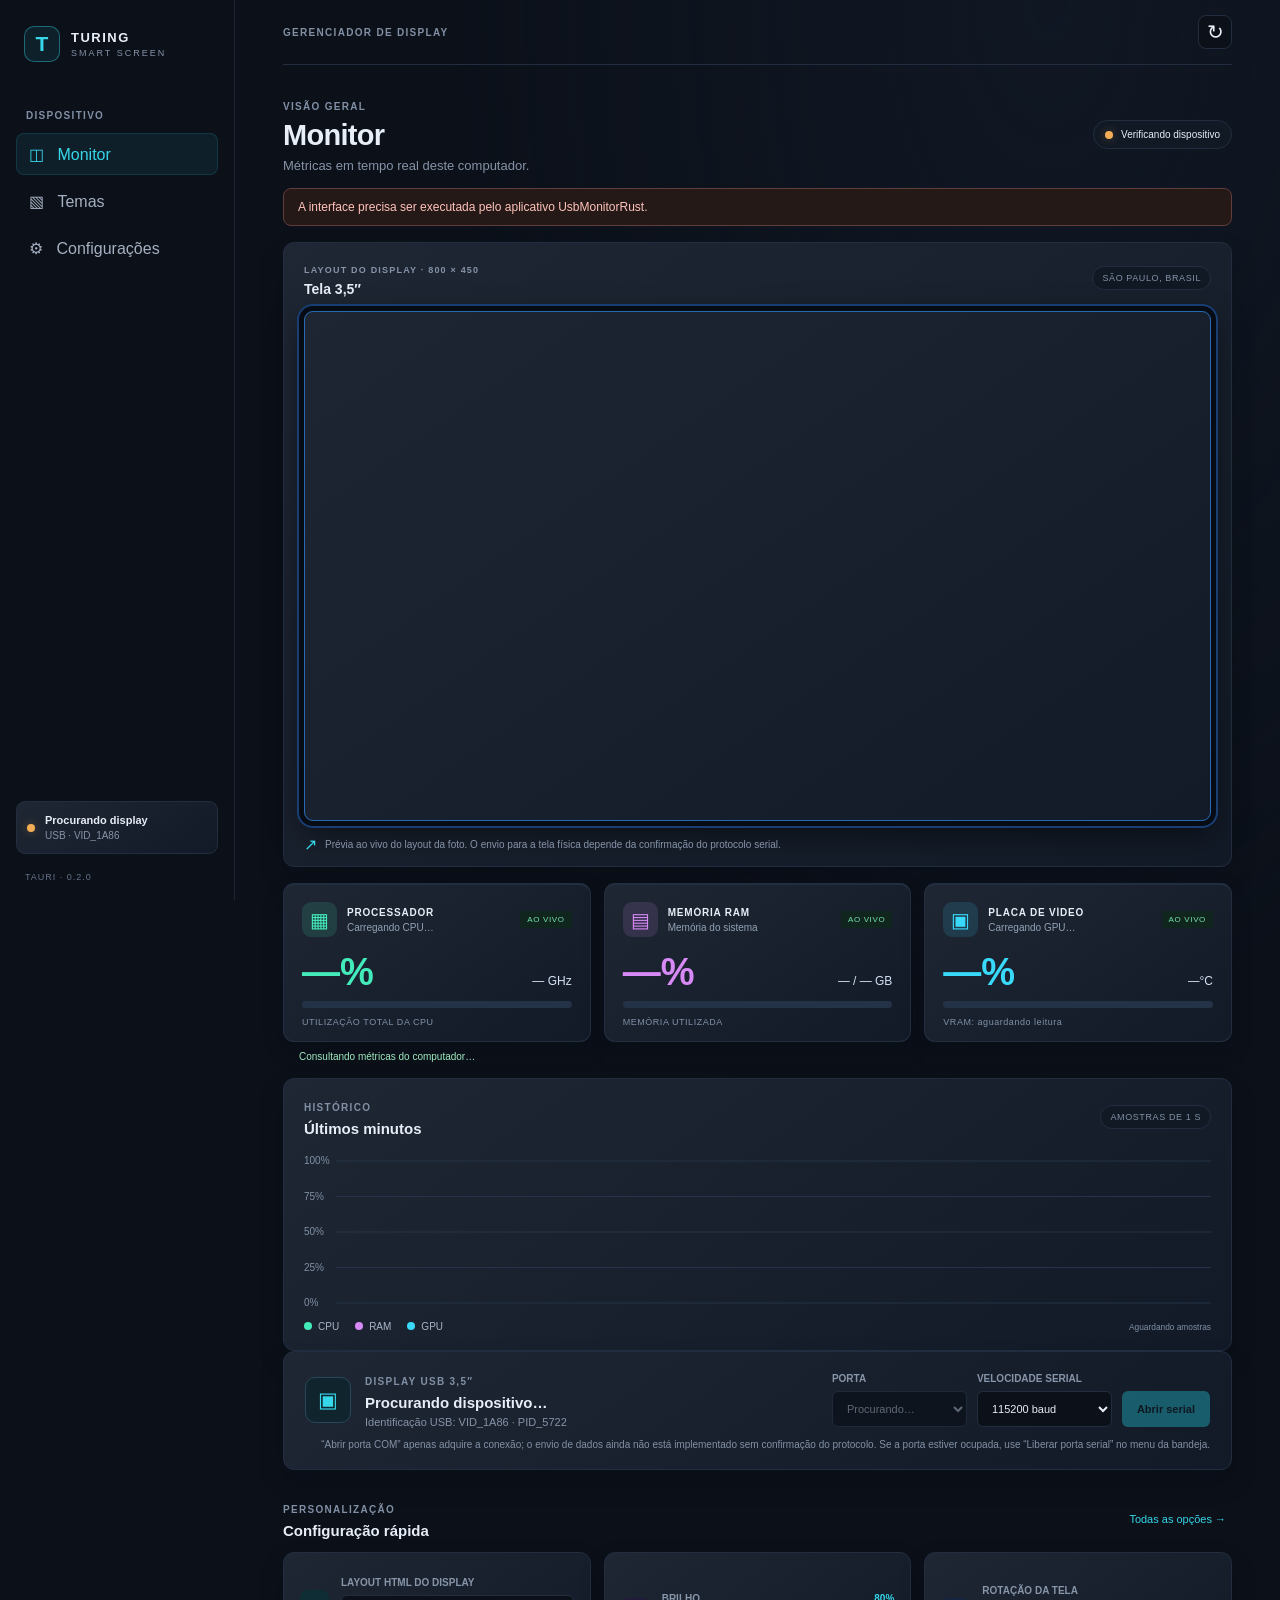
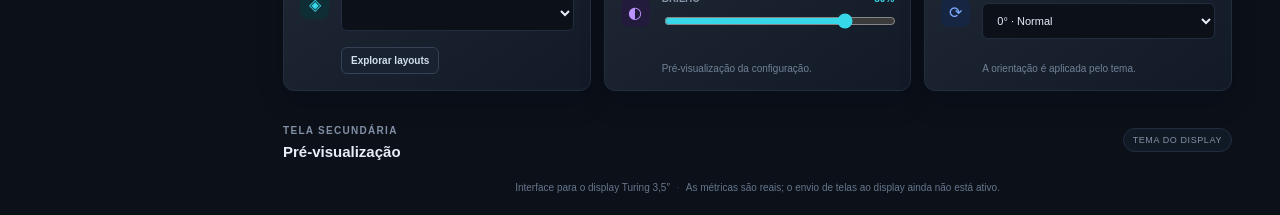
==== frontend/index.html @ 4a736751 "fix: add tray action to release serial port Co-authored-by: Copilot <223556219+Copilot@users.noreply" ====
<!doctype html>
<html lang="pt-BR">
  <head>
    <meta charset="utf-8">
    <meta name="viewport" content="width=device-width, initial-scale=1">
    <meta name="theme-color" content="#0b1019">
    <title>Turing Smart Screen</title>
    <link rel="stylesheet" href="./styles.css">
    <script src="./app.js" defer></script>
  </head>
  <body>
    <div class="shell">
      <aside class="sidebar">
        <a class="brand" href="#"><span class="brand-mark">T</span><span><b>TURING</b><small>SMART SCREEN</small></span></a>
        <span class="nav-label">DISPOSITIVO</span>
        <nav aria-label="Navegação">
          <button class="nav-item active" data-page="monitor">◫ <span>Monitor</span></button>
          <button class="nav-item" data-page="themes">▧ <span>Temas</span></button>
          <button class="nav-item" data-page="settings">⚙ <span>Configurações</span></button>
        </nav>
        <div class="sidebar-bottom">
          <div class="connection"><i id="side-dot"></i><span><b id="side-status">Procurando display</b><small id="side-port">USB · VID_1A86</small></span></div>
          <small class="version">TAURI · 0.2.0</small>
        </div>
      </aside>
      <main>
        <header class="topbar"><div class="mobile-brand"><span class="brand-mark">T</span><b>TURING</b></div><span>GERENCIADOR DE DISPLAY</span><button id="refresh" title="Atualizar dispositivo">↻</button></header>
        <section class="page active" id="page-monitor">
          <div class="heading"><div><label>VISÃO GERAL</label><h1>Monitor</h1><p>Métricas em tempo real deste computador.</p></div><span class="live"><i id="main-dot"></i><span id="main-status">Verificando dispositivo</span></span></div>
          <div id="notice" class="notice" role="status" hidden></div>
          <section class="preview panel main-display-preview" aria-label="Prévia fiel da tela 3,5 polegadas">
            <div class="display-preview-heading"><div><label>LAYOUT DO DISPLAY · 800 × 450</label><h2>Tela 3,5″</h2></div><span class="tag" id="weather-city-label">SÃO PAULO, BRASIL</span></div>
            <div class="screen"><iframe id="display-frame" title="Prévia do layout HTML do display" sandbox="allow-scripts allow-same-origin"></iframe></div>
            <div class="display-preview-caption"><span>↗</span><p>Prévia ao vivo do layout da foto. O envio para a tela física depende da confirmação do protocolo serial.</p></div>
          </section>
          <section class="live-metrics" aria-label="Métricas atuais do computador">
            <article class="live-metric-card cpu-live-card">
              <div class="live-metric-heading"><span class="live-metric-icon">▦</span><span><b>PROCESSADOR</b><small id="home-cpu-name">Carregando CPU…</small></span><span class="live-pill">AO VIVO</span></div>
              <div class="live-metric-value"><strong id="home-cpu-usage">—%</strong><span id="home-cpu-frequency">— GHz</span></div>
              <div class="live-progress"><span id="home-cpu-bar"></span></div>
              <small class="live-metric-foot">UTILIZAÇÃO TOTAL DA CPU</small>
            </article>
            <article class="live-metric-card ram-live-card">
              <div class="live-metric-heading"><span class="live-metric-icon">▤</span><span><b>MEMÓRIA RAM</b><small id="home-ram-name">Memória do sistema</small></span><span class="live-pill">AO VIVO</span></div>
              <div class="live-metric-value"><strong id="home-ram-usage">—%</strong><span id="home-ram-total">— / — GB</span></div>
              <div class="live-progress"><span id="home-ram-bar"></span></div>
              <small class="live-metric-foot">MEMÓRIA UTILIZADA</small>
            </article>
            <article class="live-metric-card gpu-live-card">
              <div class="live-metric-heading"><span class="live-metric-icon">▣</span><span><b>PLACA DE VÍDEO</b><small id="home-gpu-name">Carregando GPU…</small></span><span class="live-pill">AO VIVO</span></div>
              <div class="live-metric-value"><strong id="home-gpu-usage">—%</strong><span id="home-gpu-temperature">—°C</span></div>
              <div class="live-progress"><span id="home-gpu-bar"></span></div>
              <small id="home-vram-total" class="live-metric-foot">VRAM: aguardando leitura</small>
            </article>
          </section>
          <div class="live-metrics-updated"><span class="status-dot online"></span><span id="metrics-status">Consultando métricas do computador…</span></div>
          <section class="history panel">
            <div class="history-heading"><div><label>HISTÓRICO</label><h2>Últimos minutos</h2></div><span class="tag">AMOSTRAS DE 1 S</span></div>
            <canvas id="history-chart" role="img" aria-label="Gráfico histórico de uso de CPU, RAM e GPU"></canvas>
            <div class="chart-legend"><span class="legend-cpu">CPU</span><span class="legend-ram">RAM</span><span class="legend-gpu">GPU</span><small id="history-range">Aguardando amostras</small></div>
          </section>
          <section class="device panel">
            <div class="device-info"><span class="device-icon">▣</span><div><label>DISPLAY USB 3,5″</label><h2 id="device-name">Procurando dispositivo…</h2><p id="device-detail">Identificação USB: VID_1A86 · PID_5722</p></div></div>
            <div class="device-actions">
              <label class="field"><span>PORTA</span><select id="port-select" disabled><option>Procurando…</option></select></label>
              <label class="field"><span>VELOCIDADE SERIAL</span><select id="baud"><option value="115200">115200 baud</option><option value="9600">9600 baud</option><option value="57600">57600 baud</option><option value="38400">38400 baud</option><option value="19200">19200 baud</option></select></label>
              <button class="primary" id="connect" disabled>Abrir serial</button>
            </div>
            <small class="serial-hint">“Abrir porta COM” apenas adquire a conexão; o envio de dados ainda não está implementado sem confirmação do protocolo. Se a porta estiver ocupada, use “Liberar porta serial” no menu da bandeja.</small>
          </section>
          <div class="section-heading"><div><label>PERSONALIZAÇÃO</label><h2>Configuração rápida</h2></div><button class="link" data-go="settings">Todas as opções →</button></div>
          <div class="quick-grid">
            <section class="panel quick"><span class="tile-icon cyan">◈</span><label class="field"><span>LAYOUT HTML DO DISPLAY</span><select id="quick-theme"></select></label><button class="subtle" data-go="themes">Explorar layouts</button></section>
            <section class="panel quick"><span class="tile-icon purple">◐</span><label class="field"><span>BRILHO <output id="brightness-value">80%</output></span><input id="brightness" type="range" min="0" max="100" value="80"></label><small>Pré-visualização da configuração.</small></section>
            <section class="panel quick"><span class="tile-icon blue">⟳</span><label class="field"><span>ROTAÇÃO DA TELA</span><select id="rotation"><option value="0">0° · Normal</option><option value="180">180° · Invertida</option></select></label><small>A orientação é aplicada pelo tema.</small></section>
          </div>
          <div class="section-heading"><div><label>TELA SECUNDÁRIA</label><h2>Pré-visualização</h2></div><span class="tag">TEMA DO DISPLAY</span></div>
          <footer>Interface para o display Turing 3,5″ <span>·</span> As métricas são reais; o envio de telas ao display ainda não está ativo.</footer>
        </section>
        <section class="page" id="page-themes">
          <div class="heading"><div><label>APARÊNCIA</label><h1>Layouts HTML</h1><p>Escolha um arquivo HTML para a prévia 800 × 450 do display.</p></div></div>
          <div id="theme-grid" class="theme-grid"></div>
          <section class="panel template-help"><b>Como criar um layout</b><p>Crie um arquivo HTML em <code>frontend/displays/</code> e registre o identificador e o nome em <code>frontend/displays/templates.json</code>. Use <code>reference.html</code> como exemplo e reutilize <code>runtime.js</code> para receber as métricas ao vivo. Depois reinicie o app e selecione o novo layout.</p><p>Esses arquivos definem a prévia HTML. O envio à tela física continua dependendo da confirmação do protocolo serial.</p></section>
        </section>
        <section class="page" id="page-settings">
          <div class="heading"><div><label>PREFERÊNCIAS</label><h1>Configurações</h1><p>Ajuste as opções gerais do Turing Smart Screen.</p></div></div>
          <div class="settings-grid">
            <section class="panel settings">
              <div><label>DISPLAY</label><h2>Sensores e informações</h2></div>
              <label class="field"><span>SENSOR DE TEMPERATURA DA CPU</span><select id="sensor"><option>CPU (Tctl/Tdie)</option><option>CPU Package</option><option>CPU Core</option></select></label>
              <label class="field"><span>ADAPTADOR DE REDE</span><select id="network"><option>Detecção automática</option></select></label>
              <fieldset class="custom-info">
                <legend>INFORMAÇÕES PERSONALIZADAS</legend>
                <label class="field"><span>CPU</span><input id="cpu-custom" maxlength="24" placeholder="Ex.: Ryzen 7 5800X"></label>
                <label class="field"><span>GPU</span><input id="gpu-custom" maxlength="24" placeholder="Ex.: GeForce RTX 4070"></label>
                <label class="field"><span>RAM</span><input id="ram-custom" maxlength="24" placeholder="Ex.: 32 GB DDR5"></label>
                <small>Esses textos aparecem como identificação nos cartões da prévia.</small>
              </fieldset>
              <label class="field"><span>CIDADE PARA PREVISÃO DO TEMPO</span><span class="inline"><input id="city" maxlength="100" placeholder="Ex.: São Paulo, São Paulo, Brasil"><button class="secondary" id="search-city">Atualizar clima</button></span></label>
              <small id="city-result">Clima público via Open-Meteo; a cidade configurada é enviada ao serviço para a consulta.</small>
            </section>
            <section class="panel settings">
              <div><label>APLICATIVO</label><h2>Inicialização e aparência</h2></div>
              <label class="toggle"><span><b>Iniciar com o Windows</b><small>Executa este aplicativo ao entrar na sua conta.</small></span><input id="start-with-windows" type="checkbox"></label>
              <label class="toggle"><span><b>Desativar atualizações</b><small>Esta versão não executa atualizações.</small></span><input type="checkbox" checked disabled></label>
              <label class="field"><span>COR DA BARRA DE STATUS</span><span class="color"><input id="bar-color" type="color" value="#35d7e9"> Cor de destaque</span></label>
              <label class="field"><span>PALETA DE CORES · CATPPUCCIN</span><select id="palette"><option value="latte">Latte · claro</option><option value="frappe">Frappé</option><option value="macchiato">Macchiato</option><option value="mocha">Mocha</option></select></label>
              <label class="toggle"><span><b>Espelhar orientação</b><small>Prévia da inversão do display.</small></span><input id="mirror" type="checkbox"></label>
              <button class="primary save" id="save">Salvar preferências</button>
              <button class="secondary" id="export-logs">Exportar histórico CSV</button>
            </section>
          </div>
        </section>
      </main>
    </div>
  </body>
</html>
---- frontend/styles.css ----
:root{color-scheme:dark;--bg:#0b1019;--panel:#121a27;--border:#222e40;--text:#e8eef7;--muted:#8693a7;--accent:#35d7e9;--green:#50dfa2;font-family:"Segoe UI",Arial,sans-serif;color:var(--text);background:var(--bg);font-synthesis:none}
*{box-sizing:border-box}body{margin:0;min-width:360px;min-height:100vh;background:radial-gradient(ellipse at 82% 0,#152338 0,transparent 38rem),var(--bg)}button,input,select{font:inherit}button{color:inherit;cursor:pointer}
.shell{min-height:100vh}.sidebar{position:fixed;inset:0 auto 0 0;z-index:3;display:flex;width:235px;flex-direction:column;padding:26px 16px 18px;border-right:1px solid #1c2634;background:#0a0f18}.brand{display:flex;align-items:center;gap:11px;padding:0 8px;color:inherit;text-decoration:none}.brand-mark{display:grid;width:36px;height:36px;place-items:center;border:1px solid #35d7e966;border-radius:10px;background:#35d7e916;color:var(--accent);font-size:21px;font-weight:800}.brand b,.brand small{display:block}.brand b{font-size:13px;letter-spacing:1.5px}.brand small{margin-top:3px;color:var(--muted);font-size:9px;letter-spacing:2px}.nav-label,.heading label,.section-heading label,.device-info label,.settings>div>label{color:#8190a5;font-size:10px;font-weight:700;letter-spacing:1.3px}.nav-label{margin:48px 10px 12px}.sidebar nav{display:grid;gap:5px}.nav-item{height:42px;padding:0 12px;border:1px solid transparent;border-radius:8px;background:none;color:#a5b0c0;text-align:left}.nav-item span{margin-left:9px}.nav-item:hover{background:#111a27}.nav-item.active{border-color:#35d7e922;background:#35d7e914;color:var(--accent)}.sidebar-bottom{display:grid;gap:18px;margin-top:auto}.connection{display:flex;align-items:center;gap:10px;padding:12px 10px;border:1px solid var(--border);border-radius:9px;background:#101722}.connection b,.connection small{display:block}.connection b{font-size:11px}.connection small{margin-top:4px;color:var(--muted);font-size:10px}.connection i,.live i{width:8px;height:8px;flex:0 0 auto;border-radius:50%;background:#f3ae55;box-shadow:0 0 10px #f3ae5550}.connection i.online,.live i.online{background:var(--green);box-shadow:0 0 10px #50dfa266}.version{padding-left:9px;color:#647287;font-size:9px;letter-spacing:1px}
main{max-width:1500px;min-height:100vh;margin-left:235px;padding:0 48px 22px}.topbar{display:flex;height:65px;align-items:center;justify-content:space-between;border-bottom:1px solid #1c2634;color:#8290a4;font-size:10px;font-weight:700;letter-spacing:1.3px}.topbar button{width:34px;height:34px;border:1px solid var(--border);border-radius:8px;background:#111925;color:#a9b6c8;font-size:20px}.mobile-brand{display:none;align-items:center;gap:8px;color:var(--text)}.page{display:none;padding-top:31px;animation:fade .2s ease}.page.active{display:block}@keyframes fade{from{opacity:.5;transform:translateY(4px)}to{opacity:1;transform:none}}
.heading{display:flex;align-items:center;justify-content:space-between;gap:18px;margin-bottom:23px}.heading h1{margin:5px 0 0;font-size:29px;letter-spacing:-.7px}.heading p{margin:6px 0 0;color:var(--muted);font-size:13px}.live,.tag{display:flex;align-items:center;gap:8px;padding:8px 11px;border:1px solid var(--border);border-radius:20px;background:#111925;color:#b3bfd0;font-size:10px}.notice{margin:-8px 0 16px;padding:11px 14px;border:1px solid #365344;border-radius:8px;background:#12221c;color:#b8edcf;font-size:12px}.notice.error{border-color:#613d3c;background:#251918;color:#ffc3ba}
.panel{border:1px solid var(--border);border-radius:11px;background:linear-gradient(145deg,#141d2b,#101722);box-shadow:0 12px 28px #05091220}.device{display:flex;min-height:112px;align-items:center;justify-content:space-between;gap:22px;padding:19px 21px}.device-info{display:flex;min-width:240px;align-items:center;gap:14px}.device-icon{display:grid;width:46px;height:46px;place-items:center;border:1px solid #264958;border-radius:10px;background:#10242e;color:var(--accent);font-size:21px}.device h2,.section-heading h2,.settings h2{margin:5px 0 0;font-size:15px}.device-info p{margin:5px 0 0;color:var(--muted);font-size:11px}.device-actions{display:flex;flex:1;align-items:end;justify-content:flex-end;gap:10px}.field{display:grid;min-width:0;gap:7px;color:#b8c4d4;font-size:11px}.field>span:first-child{color:#8795a9;font-size:10px;font-weight:600}.device-actions .field{min-width:135px}.field select,.field input:not([type=range]):not([type=color]),select{width:100%;height:36px;padding:0 10px;border:1px solid #2b394c;border-radius:6px;outline:none;background:#0e1621;color:#dce5f2;font-size:11px}.field select:focus,.field input:focus{border-color:#3a9eae}.field select:disabled{color:#7e8997}.primary,.secondary,.subtle{height:36px;padding:0 14px;border:1px solid transparent;border-radius:6px;font-size:11px;font-weight:600}.primary{background:#21b8ca;color:#071217}.primary:hover:not(:disabled){background:#53ddeb}.primary:disabled{cursor:not-allowed;opacity:.42}.secondary,.subtle{border-color:#354255;background:#192231;color:#d4dfec}.section-heading{display:flex;align-items:center;justify-content:space-between;gap:14px;margin:29px 0 13px}.link{border:0;background:none;color:var(--accent);font-size:11px}
.quick-grid{display:grid;grid-template-columns:repeat(3,minmax(0,1fr));gap:13px}.quick{display:grid;min-height:139px;grid-template-columns:30px 1fr;grid-template-rows:1fr auto;align-items:center;gap:8px 11px;padding:16px}.tile-icon{display:grid;width:29px;height:29px;place-items:center;border-radius:8px;font-size:16px}.cyan{background:#0e2d34;color:var(--accent)}.purple{background:#231b3b;color:#bc93ff}.blue{background:#162542;color:#7daaff}.quick>.field{align-self:center}.quick .field input[type=range]{width:100%;accent-color:var(--accent)}.quick .field span output{float:right;color:var(--accent)}.quick>small{grid-column:2;color:#718096;font-size:10px}.quick>.subtle{grid-column:2;justify-self:start;height:27px;padding:0 9px;font-size:10px}.tag{padding:6px 9px;color:#8392a7;font-size:9px;letter-spacing:.6px}
.preview{display:flex;min-height:270px;align-items:center;justify-content:center;gap:38px;padding:22px}.screen{display:flex;width:min(100%,390px);min-height:215px;flex-direction:column;justify-content:space-between;overflow:hidden;padding:14px 15px;border:1px solid #4a7081;border-radius:7px;background-color:#0e192c;background-image:radial-gradient(ellipse at center,#17395b,#101b32 55%,#08101d);color:#fff;box-shadow:0 0 30px #12cae321,0 12px 30px #0008;transition:transform .2s}.screen-top,.screen-bottom{display:flex;align-items:center;justify-content:space-between}.screen-top{font-size:11px;letter-spacing:1px}.screen-top span{color:var(--accent);font-size:8px}.screen-top time{font-size:11px;font-weight:400}.screen-mid{display:flex;align-items:center;justify-content:center;gap:30px}.ring{display:grid;width:110px;height:110px;place-items:center;border:6px solid #25bccc;border-right-color:#b53ef0;border-bottom-color:#254663;border-radius:50%;box-shadow:inset 0 0 26px #12afcb21,0 0 17px #34def53d;text-align:center}.ring strong,.ring small{display:block}.ring strong{font-size:29px}.ring small{color:var(--accent);font-size:8px;letter-spacing:1px}.stats{display:grid;width:140px;gap:12px}.stats>div{display:grid;grid-template-columns:1fr auto;gap:4px}.stats span{color:#99b4c8;font-size:8px;letter-spacing:.7px}.stats b{font-size:15px}.stats b small{color:#a2b9cd;font-size:9px}.stats i{grid-column:1/-1;height:4px;overflow:hidden;border-radius:5px;background:#27384a}.stats em{display:block;height:100%;border-radius:5px;background:linear-gradient(90deg,var(--accent),#a13df1)}.screen-bottom{padding-top:9px;border-top:1px solid #91c6d52d;color:#86a6b9;font-size:8px}.screen-bottom b{margin-left:4px;color:#e3f3fb;font-size:9px}.caption{display:flex;max-width:205px;align-items:flex-start;gap:11px}.caption>b{color:#e9c76c}.caption strong{font-size:12px}.caption p{margin:6px 0 0;color:var(--muted);font-size:11px;line-height:1.6}footer{margin-top:22px;color:#66768b;font-size:10px;text-align:center}footer span{padding:0 4px;color:#344355}
.theme-grid{display:grid;grid-template-columns:repeat(4,minmax(0,1fr));gap:14px}.theme-card{overflow:hidden;padding:0 0 12px;border:1px solid var(--border);border-radius:9px;background:var(--panel);text-align:left;transition:.18s}.theme-card:hover{transform:translateY(-2px);border-color:#426173}.theme-card.selected{border-color:var(--accent);box-shadow:0 0 0 1px #35d7e955}.theme-image{position:relative;display:block;width:100%;height:125px;background-color:#111b2d;background-position:center;background-size:cover}.badge{position:absolute;top:8px;right:8px;padding:4px 6px;border-radius:4px;background:#09111ccc;color:#b9c5d4;font-size:8px;letter-spacing:.8px}.theme-card strong,.theme-card small{display:block;margin-right:10px;margin-left:10px}.theme-card strong{margin-top:10px;font-size:11px}.theme-card small{margin-top:4px;color:#748399;font-size:9px}.settings-grid{display:grid;grid-template-columns:repeat(2,minmax(0,1fr));align-items:start;gap:15px}.settings{display:grid;gap:18px;padding:20px}.settings>div h2{margin-top:5px}.inline{display:flex;gap:8px}.inline .secondary{flex:0 0 auto}.settings>small{color:#718096;font-size:10px}.toggle{display:flex;align-items:center;justify-content:space-between;gap:12px}.toggle b,.toggle small{display:block}.toggle b{font-size:11px}.toggle small{margin-top:4px;color:#77869a;font-size:9px}.toggle input{accent-color:var(--accent)}.color{display:flex;align-items:center;gap:10px}.color input{width:36px;height:30px;padding:2px;border:1px solid #344458;border-radius:5px;background:#111925}.save{justify-self:start}
@media(max-width:1120px){main{padding-right:26px;padding-left:26px}.device{align-items:flex-start;flex-direction:column}.device-actions{width:100%;justify-content:flex-start}.quick-grid{grid-template-columns:1fr}.quick{min-height:105px}.theme-grid{grid-template-columns:repeat(3,minmax(0,1fr))}}
@media(max-width:740px){.sidebar{position:sticky;top:0;width:100%;height:auto;padding:0 10px;border-right:0;border-bottom:1px solid var(--border)}.brand,.nav-label,.sidebar-bottom{display:none}.sidebar nav{display:flex;justify-content:space-around;gap:3px}.nav-item{height:45px;padding:0 8px;font-size:10px}.nav-item span{margin-left:3px}.topbar{height:54px}.mobile-brand{display:flex}.topbar>span{display:none}main{margin-left:0;padding:0 14px 18px}.page{padding-top:22px}.heading h1{font-size:25px}.live{margin-top:14px;padding:7px;font-size:9px;white-space:nowrap}.device{padding:15px}.device-actions{display:grid;grid-template-columns:1fr 1fr}.device-actions .primary{grid-column:1/-1}.device-actions .field{min-width:0}.preview{flex-direction:column;gap:18px;padding:14px}.caption{max-width:340px}.theme-grid{grid-template-columns:repeat(2,minmax(0,1fr));gap:9px}.theme-image{height:98px}.settings-grid{grid-template-columns:1fr}}
.serial-hint{flex-basis:100%;margin-top:-12px;color:#8290a4;font-size:10px;text-align:right}
.device{flex-wrap:wrap}
.metrics-live{border-color:#245943;background:#10251d;color:#76e4ae}
.meter-caption{font-size:clamp(6px,.95vw,10px)}
.live-metrics{display:grid;grid-template-columns:repeat(3,minmax(0,1fr));gap:13px;margin:4px 0 0}
.live-metric-card{min-width:0;padding:17px 18px 14px;border:1px solid var(--border);border-radius:11px;background:linear-gradient(145deg,#151f2e,#101722);box-shadow:0 9px 22px #0509122b}
.cpu-live-card{--live-accent:#44ebba;border-top:2px solid #44ebba}
.ram-live-card{--live-accent:#d789f5;border-top:2px solid #d789f5}
.gpu-live-card{--live-accent:#38d9fa;border-top:2px solid #38d9fa}
.live-metric-heading{display:flex;min-width:0;align-items:center;gap:10px}
.live-metric-icon{display:grid;width:35px;height:35px;flex:0 0 auto;place-items:center;border-radius:9px;background:color-mix(in srgb,var(--live-accent) 13%,transparent);color:var(--live-accent);font-size:20px}
.live-metric-heading>span:nth-child(2){display:block;min-width:0;flex:1}
.live-metric-heading b,.live-metric-heading small{display:block;overflow:hidden;text-overflow:ellipsis;white-space:nowrap}
.live-metric-heading b{font-size:10px;letter-spacing:.08em}
.live-metric-heading small{margin-top:4px;color:#92a1b4;font-size:10px}
.live-pill{flex:0 0 auto;padding:4px 7px;border-color:#245943;background:#10251d;color:#76e4ae;font-size:8px;letter-spacing:.08em}
.live-metric-value{display:flex;align-items:baseline;justify-content:space-between;gap:8px;margin:16px 0 10px}
.live-metric-value strong{color:var(--live-accent);font-size:clamp(27px,3vw,38px);line-height:1}
.live-metric-value>span{overflow:hidden;color:#d3e2f3;font-size:12px;text-overflow:ellipsis;white-space:nowrap}
.live-progress{height:7px;overflow:hidden;border-radius:8px;background:#243247}
.live-progress>span{display:block;width:0;height:100%;border-radius:inherit;background:var(--live-accent);box-shadow:0 0 9px color-mix(in srgb,var(--live-accent) 55%,transparent);transition:width .45s ease}
.live-metric-foot{display:block;overflow:hidden;margin-top:9px;color:#8191a7;font-size:9px;letter-spacing:.06em;text-overflow:ellipsis;white-space:nowrap}
.live-metrics-updated{display:flex;align-items:center;gap:7px;margin:9px 2px 0;color:#9eebc0;font-size:10px}
.live-metrics-updated .status-dot{width:7px;height:7px}
@media(max-width:900px){.live-metrics{grid-template-columns:1fr}.live-metric-card{padding:14px 16px}.live-metric-value{margin:10px 0 8px}.live-metric-value strong{font-size:29px}}

/* Landscape stats screen inspired by the user's display photo. */
.preview{flex-direction:column;gap:14px;align-items:stretch}
.screen{width:min(100%,800px);min-height:0;aspect-ratio:800/450;padding:clamp(8px,2.1vw,18px);border-color:#256ab3;border-radius:9px;background-color:#071d49;background-image:radial-gradient(ellipse at 15% 45%,#184789,#071943 64%,#04112b);box-shadow:0 0 0 5px #060b14,0 0 0 7px #183e73,0 10px 32px #0009}
.screen-content{display:grid;width:100%;height:100%;min-height:0;grid-template-columns:minmax(0,.92fr) minmax(0,1.22fr);grid-template-rows:minmax(0,1fr) auto;gap:clamp(5px,1.3vw,11px)}
.screen-left{display:grid;min-width:0;min-height:0;grid-template-rows:auto 1fr auto auto;gap:clamp(3px,.8vw,8px);padding:1px}
.screen-identity{display:flex;align-items:center;gap:clamp(4px,1vw,9px);color:#f1f6ff;font-size:clamp(8px,1.55vw,14px)}
.screen-computer{color:#ffdf35;font-size:clamp(14px,2.6vw,24px)}
.screen-identity b,.screen-identity small{display:block}
.screen-identity small{margin-top:2px;color:#c5dafb;font-size:.75em}
.screen-clock{align-self:center;color:#c4e3ff;font-family:"Segoe UI",Arial,sans-serif;font-size:clamp(32px,10.6vw,91px);font-weight:800;line-height:.95;letter-spacing:-.06em;text-shadow:0 2px 8px #56adff8c;white-space:nowrap}
.screen-date{padding-top:clamp(3px,.7vw,7px);border-top:1px solid #59aaff53;color:#f7d62e;font-size:clamp(7px,1.45vw,13px);font-weight:800;white-space:nowrap}
.weather-card{display:grid;min-height:0;grid-template-columns:auto 1fr auto;align-items:center;gap:clamp(3px,.8vw,8px);padding:clamp(4px,1vw,9px);border:1px solid #3284dc;border-radius:8px;background:linear-gradient(110deg,#125bb8b8,#092754d9);box-shadow:inset 0 0 14px #078aff1c}
.weather-icon{font-size:clamp(18px,4.2vw,37px)}
.weather-now b,.weather-now small,.weather-details span{display:block}
.weather-now b{color:#d8edff;font-size:clamp(15px,3.8vw,34px);line-height:1}
.weather-now small{margin-top:3px;color:#39dafa;font-size:clamp(6px,1.05vw,10px);font-weight:800}
.weather-details{display:grid;gap:2px;color:#36e4ff;font-size:clamp(7px,1.15vw,11px)}
.weather-details span:first-child{color:#ff7087}
.weather-details b{color:#c7e5ff;font-size:.9em}
.screen-metrics{display:grid;min-height:0;grid-template-rows:repeat(3,minmax(0,1fr));gap:clamp(4px,.8vw,8px)}
.metric-card{position:relative;display:grid;min-height:0;grid-template-columns:clamp(29px,7vw,61px) 1fr;align-items:stretch;overflow:hidden;border:1px solid #2781e0;border-radius:7px;background:linear-gradient(105deg,#093475e8,#081e55e8);box-shadow:inset 0 0 18px #1786ff19}
.cpu-card{--metric:#3cf5ba;background:linear-gradient(105deg,#075b5edc,#082a61e8)}
.ram-card{--metric:#df83ff;background:linear-gradient(105deg,#482386e8,#172a70e8)}
.gpu-card{--metric:#20d9ff;background:linear-gradient(105deg,#075c8cde,#102c6ae8)}
.metric-accent{position:absolute;inset:0 auto 0 0;width:clamp(3px,.7vw,6px);background:var(--metric);box-shadow:0 0 9px var(--metric)}
.metric-icon{display:grid;place-items:center;border-right:1px solid #51a4ef62;color:var(--metric);font-size:clamp(20px,4vw,36px);text-shadow:0 0 10px color-mix(in srgb,var(--metric) 70%,transparent)}
.metric-info{display:grid;min-width:0;grid-template-rows:auto 1fr auto;gap:1px;padding:clamp(4px,.8vw,8px) clamp(5px,1vw,10px)}
.metric-title{display:flex;align-items:center;justify-content:space-between;gap:3px;color:#e9f5ff;font-size:clamp(8px,1.8vw,16px);white-space:nowrap}
.metric-title>b+ b{font-size:.82em}
.metric-reading{display:flex;min-width:0;align-items:center;justify-content:space-between;gap:clamp(2px,.5vw,5px)}
.metric-reading>strong{color:var(--metric);font-size:clamp(23px,5vw,45px);line-height:.9;text-shadow:0 0 14px color-mix(in srgb,var(--metric) 42%,transparent)}
.metric-reading>strong small{font-size:.53em}
.sparkline{width:42%;height:clamp(16px,3.8vw,35px);overflow:visible}
.sparkline path{fill:none;stroke:var(--metric);stroke-width:3;stroke-linecap:round;stroke-linejoin:round}
.memory-bars,.gpu-bars{display:flex;height:clamp(13px,3.1vw,27px);flex:1;align-items:stretch;gap:clamp(2px,.4vw,4px)}
.memory-bars i,.gpu-bars i{flex:1;border-radius:2px;background:#275ca1}
.memory-bars i.active,.gpu-bars i.active{background:var(--metric);box-shadow:0 0 6px color-mix(in srgb,var(--metric) 60%,transparent)}
.gpu-temperature{font-size:clamp(6px,1.2vw,11px)!important}
.meter-caption{overflow:hidden;color:#9ec9f5;font-size:clamp(5px,.85vw,8px);letter-spacing:.07em;text-overflow:ellipsis;white-space:nowrap}
.screen-footer{display:grid;min-height:clamp(42px,9.6vw,83px);grid-column:1/-1;grid-template-columns:1fr 1fr 1fr 1fr .9fr;overflow:hidden;border:1px solid #2781e0;border-radius:7px;background:linear-gradient(100deg,#0c2860,#071944);box-shadow:inset 0 0 14px #168bff20}
.footer-cell{display:flex;min-width:0;align-items:center;justify-content:center;gap:clamp(3px,.8vw,8px);padding:clamp(3px,.6vw,6px);border-right:1px solid #3481c84f;color:#e4f3ff}
.footer-cell:last-child{border-right:0}
.footer-cell b,.footer-cell small,.footer-cell strong{display:block}
.footer-cell b{font-size:clamp(6px,1.15vw,11px)}
.footer-cell small{margin-top:2px;color:#25d9fb;font-size:clamp(6px,1.1vw,10px);font-weight:800}
.footer-cell strong{margin-top:2px;color:#ff7c8b;font-size:clamp(8px,1.8vw,16px)}
.footer-icon,.temperature-cell>span:first-child,.ethernet-icon{color:#1bd8ff;font-size:clamp(15px,3.4vw,30px)}
.network-cell>span{display:grid;gap:2px}
.network-cell .upload{color:#51edbd}
.network-cell .download{color:#36d6ff}
.network-cell small{padding-left:12px;color:#c5e4ff}
.temperature-cell>span:first-child{color:#ff687b}
.vram-cell{display:grid;align-content:center;gap:1px;text-align:center}
.vram-cell>b{color:#dff2ff;font-size:clamp(8px,1.85vw,16px)}
.vram-cell>strong{color:#bfddff;font-size:clamp(8px,1.65vw,15px)}
.custom-metric-label{max-width:62%;overflow:hidden;color:#b8d9ff!important;font-size:clamp(6px,1.2vw,11px)!important;text-overflow:ellipsis}
.custom-info{display:grid;gap:13px;margin:0;padding:13px;border:1px solid var(--border);border-radius:8px}
.custom-info legend{padding:0 5px;color:#8190a5;font-size:10px;font-weight:700;letter-spacing:1.3px}
.custom-info .field{gap:5px}
.custom-info>small{color:#718096;font-size:10px}
.caption{max-width:520px}
@media(max-width:740px){.screen{width:100%;padding:7px}.screen-content{gap:5px}.screen-footer{min-height:41px}.caption{max-width:100%}}
.history{margin-top:16px;padding:18px 20px}
.history-heading{display:flex;align-items:center;justify-content:space-between;gap:12px}
.history-heading label{color:#8190a5;font-size:10px;font-weight:700;letter-spacing:1.3px}
.history-heading h2{margin:5px 0 0;font-size:15px}
#history-chart{display:block;width:100%;height:170px;margin-top:14px}
.chart-legend{display:flex;align-items:center;gap:16px;color:#a9b6c8;font-size:10px}
.chart-legend span::before{display:inline-block;width:8px;height:8px;margin-right:6px;border-radius:50%;content:""}
.legend-cpu::before{background:#44ebba}
.legend-ram::before{background:#d789f5}
.legend-gpu::before{background:#38d9fa}
.chart-legend small{margin-left:auto;color:#8190a5}

body{background:radial-gradient(ellipse at 82% 0,color-mix(in srgb,var(--panel) 75%,var(--bg)),transparent 38rem),var(--bg);color:var(--text)}
.sidebar{background:var(--bg)}
.topbar{border-color:var(--border)}
.panel,.live-metric-card,.connection{border-color:var(--border);background:linear-gradient(145deg,color-mix(in srgb,var(--panel) 94%,var(--text)),var(--panel))}
.field select,.field input:not([type=range]):not([type=color]),select,.topbar button{border-color:var(--border);background:var(--bg);color:var(--text)}
.display-preview-heading{display:flex;align-items:center;justify-content:space-between;gap:12px}
.display-preview-heading label{color:var(--muted);font-size:9px;font-weight:700;letter-spacing:1.2px}
.display-preview-heading h2{margin:4px 0 0;font-size:14px}
.main-display-preview{margin-bottom:16px;padding:16px 20px 12px}
.main-display-preview .screen{display:block;width:min(100%,1000px);min-height:0;aspect-ratio:800/450;align-self:center;padding:0;background:var(--screen-base);overflow:hidden}
#display-frame{display:block;width:100%;height:100%;border:0;background:var(--screen-base)}
.display-preview-caption{display:flex;align-items:center;gap:8px;color:var(--muted);font-size:10px}
.display-preview-caption>span{color:var(--accent);font-size:16px}
.display-preview-caption p{margin:0}
.template-reference{background:radial-gradient(ellipse at 15% 45%,#184789,#071943 64%,#04112b)}
.template-compact{background:radial-gradient(ellipse at top,#30264c,#11111b 75%)}
.template-minimal{background:linear-gradient(135deg,#eff1f5,#ccd0da)}
.template-help{margin-top:18px;padding:18px 20px;color:var(--muted);font-size:12px;line-height:1.65}
.template-help b{color:var(--text);font-size:14px}
.template-help p{margin:8px 0 0}
.template-help code{padding:2px 5px;border:1px solid var(--border);border-radius:4px;background:var(--bg);color:var(--accent);font-size:.95em}
[data-palette="latte"]{color-scheme:light}
[data-palette="latte"] .sidebar{border-color:var(--border)}
[data-palette="latte"] .nav-item,[data-palette="latte"] .connection,.live,[data-palette="latte"] .tag{color:var(--text)}
[data-palette="latte"] .nav-item.active{background:color-mix(in srgb,var(--accent) 12%,transparent)}
[data-palette="latte"] .settings .field>span:first-child,[data-palette="latte"] .heading label,[data-palette="latte"] .section-heading label{color:var(--muted)}
[data-palette="latte"] .live-metric-heading small,[data-palette="latte"] .live-metric-value>span,[data-palette="latte"] .device-info p{color:var(--muted)}
@media(max-width:740px){.main-display-preview{padding:10px}.display-preview-heading{padding:0 2px}}
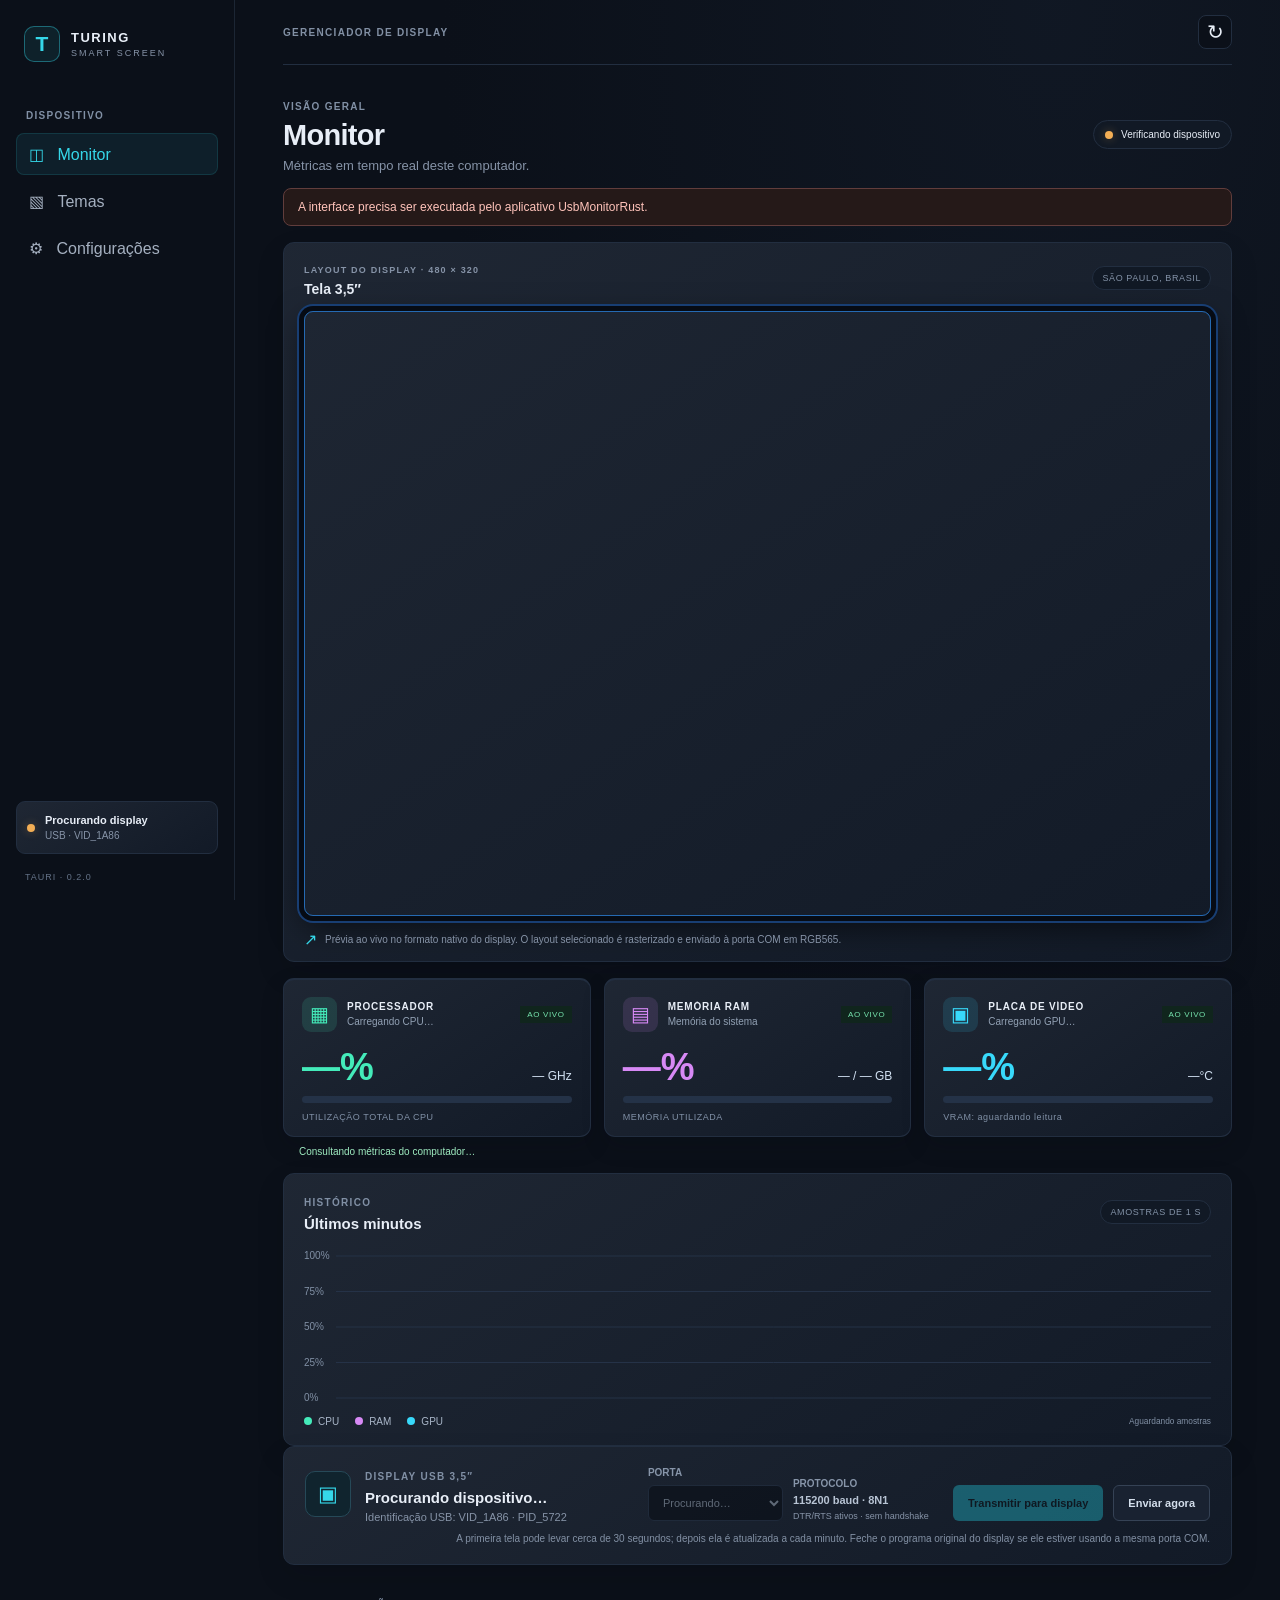
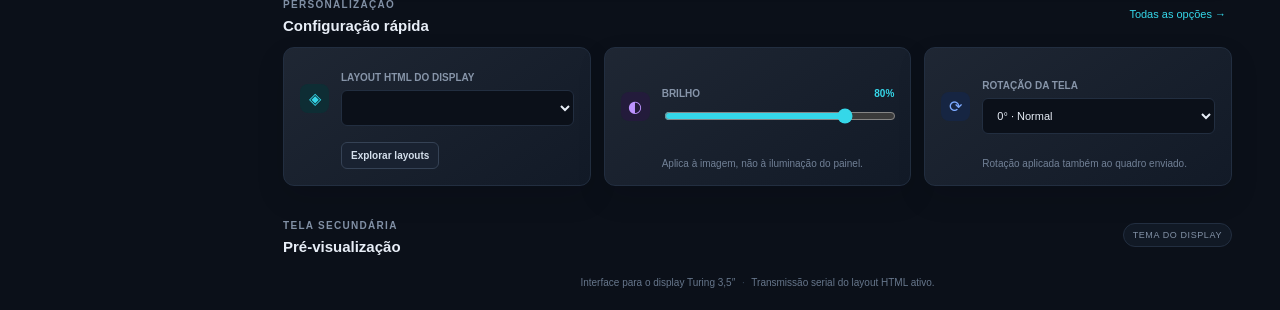
==== commit 02ecdd47: "feat: transmit dashboard to 3.5 inch display Co-authored-by: Copilot <223556219+Copilot@users.norepl" ====
--- a/frontend/index.html
+++ b/frontend/index.html
@@ -29,9 +29,9 @@
           <div class="heading"><div><label>VISÃO GERAL</label><h1>Monitor</h1><p>Métricas em tempo real deste computador.</p></div><span class="live"><i id="main-dot"></i><span id="main-status">Verificando dispositivo</span></span></div>
           <div id="notice" class="notice" role="status" hidden></div>
           <section class="preview panel main-display-preview" aria-label="Prévia fiel da tela 3,5 polegadas">
-            <div class="display-preview-heading"><div><label>LAYOUT DO DISPLAY · 800 × 450</label><h2>Tela 3,5″</h2></div><span class="tag" id="weather-city-label">SÃO PAULO, BRASIL</span></div>
+            <div class="display-preview-heading"><div><label>LAYOUT DO DISPLAY · 480 × 320</label><h2>Tela 3,5″</h2></div><span class="tag" id="weather-city-label">SÃO PAULO, BRASIL</span></div>
             <div class="screen"><iframe id="display-frame" title="Prévia do layout HTML do display" sandbox="allow-scripts allow-same-origin"></iframe></div>
-            <div class="display-preview-caption"><span>↗</span><p>Prévia ao vivo do layout da foto. O envio para a tela física depende da confirmação do protocolo serial.</p></div>
+            <div class="display-preview-caption"><span>↗</span><p>Prévia ao vivo no formato nativo do display. O layout selecionado é rasterizado e enviado à porta COM em RGB565.</p></div>
           </section>
           <section class="live-metrics" aria-label="Métricas atuais do computador">
             <article class="live-metric-card cpu-live-card">
@@ -63,24 +63,25 @@
             <div class="device-info"><span class="device-icon">▣</span><div><label>DISPLAY USB 3,5″</label><h2 id="device-name">Procurando dispositivo…</h2><p id="device-detail">Identificação USB: VID_1A86 · PID_5722</p></div></div>
             <div class="device-actions">
               <label class="field"><span>PORTA</span><select id="port-select" disabled><option>Procurando…</option></select></label>
-              <label class="field"><span>VELOCIDADE SERIAL</span><select id="baud"><option value="115200">115200 baud</option><option value="9600">9600 baud</option><option value="57600">57600 baud</option><option value="38400">38400 baud</option><option value="19200">19200 baud</option></select></label>
-              <button class="primary" id="connect" disabled>Abrir serial</button>
+              <div class="serial-mode"><span>PROTOCOLO</span><strong>115200 baud · 8N1</strong><small>DTR/RTS ativos · sem handshake</small></div>
+              <button class="primary" id="connect" disabled>Transmitir para display</button>
+              <button class="secondary" id="send-now" disabled>Enviar agora</button>
             </div>
-            <small class="serial-hint">“Abrir porta COM” apenas adquire a conexão; o envio de dados ainda não está implementado sem confirmação do protocolo. Se a porta estiver ocupada, use “Liberar porta serial” no menu da bandeja.</small>
+            <small class="serial-hint">A primeira tela pode levar cerca de 30 segundos; depois ela é atualizada a cada minuto. Feche o programa original do display se ele estiver usando a mesma porta COM.</small>
           </section>
           <div class="section-heading"><div><label>PERSONALIZAÇÃO</label><h2>Configuração rápida</h2></div><button class="link" data-go="settings">Todas as opções →</button></div>
           <div class="quick-grid">
             <section class="panel quick"><span class="tile-icon cyan">◈</span><label class="field"><span>LAYOUT HTML DO DISPLAY</span><select id="quick-theme"></select></label><button class="subtle" data-go="themes">Explorar layouts</button></section>
-            <section class="panel quick"><span class="tile-icon purple">◐</span><label class="field"><span>BRILHO <output id="brightness-value">80%</output></span><input id="brightness" type="range" min="0" max="100" value="80"></label><small>Pré-visualização da configuração.</small></section>
-            <section class="panel quick"><span class="tile-icon blue">⟳</span><label class="field"><span>ROTAÇÃO DA TELA</span><select id="rotation"><option value="0">0° · Normal</option><option value="180">180° · Invertida</option></select></label><small>A orientação é aplicada pelo tema.</small></section>
+            <section class="panel quick"><span class="tile-icon purple">◐</span><label class="field"><span>BRILHO <output id="brightness-value">80%</output></span><input id="brightness" type="range" min="0" max="100" value="80"></label><small>Aplica à imagem, não à iluminação do painel.</small></section>
+            <section class="panel quick"><span class="tile-icon blue">⟳</span><label class="field"><span>ROTAÇÃO DA TELA</span><select id="rotation"><option value="0">0° · Normal</option><option value="180">180° · Invertida</option></select></label><small>Rotação aplicada também ao quadro enviado.</small></section>
           </div>
           <div class="section-heading"><div><label>TELA SECUNDÁRIA</label><h2>Pré-visualização</h2></div><span class="tag">TEMA DO DISPLAY</span></div>
-          <footer>Interface para o display Turing 3,5″ <span>·</span> As métricas são reais; o envio de telas ao display ainda não está ativo.</footer>
+          <footer>Interface para o display Turing 3,5″ <span>·</span> Transmissão serial do layout HTML ativo.</footer>
         </section>
         <section class="page" id="page-themes">
-          <div class="heading"><div><label>APARÊNCIA</label><h1>Layouts HTML</h1><p>Escolha um arquivo HTML para a prévia 800 × 450 do display.</p></div></div>
+          <div class="heading"><div><label>APARÊNCIA</label><h1>Layouts HTML</h1><p>Escolha um arquivo HTML para a prévia 480 × 320 do display.</p></div></div>
           <div id="theme-grid" class="theme-grid"></div>
-          <section class="panel template-help"><b>Como criar um layout</b><p>Crie um arquivo HTML em <code>frontend/displays/</code> e registre o identificador e o nome em <code>frontend/displays/templates.json</code>. Use <code>reference.html</code> como exemplo e reutilize <code>runtime.js</code> para receber as métricas ao vivo. Depois reinicie o app e selecione o novo layout.</p><p>Esses arquivos definem a prévia HTML. O envio à tela física continua dependendo da confirmação do protocolo serial.</p></section>
+          <section class="panel template-help"><b>Como criar um layout</b><p>Crie um arquivo HTML em <code>frontend/displays/</code> e registre o identificador e o nome em <code>frontend/displays/templates.json</code>. Use <code>reference.html</code> como exemplo e reutilize <code>runtime.js</code> para receber as métricas ao vivo. Depois reinicie o app e selecione o novo layout.</p><p>O HTML selecionado é rasterizado no tamanho 480 × 320 e enviado ao display; para imagens em CSS, prefira recursos embutidos no próprio arquivo.</p></section>
         </section>
         <section class="page" id="page-settings">
           <div class="heading"><div><label>PREFERÊNCIAS</label><h1>Configurações</h1><p>Ajuste as opções gerais do Turing Smart Screen.</p></div></div>
--- a/frontend/styles.css
+++ b/frontend/styles.css
@@ -4,6 +4,10 @@
 main{max-width:1500px;min-height:100vh;margin-left:235px;padding:0 48px 22px}.topbar{display:flex;height:65px;align-items:center;justify-content:space-between;border-bottom:1px solid #1c2634;color:#8290a4;font-size:10px;font-weight:700;letter-spacing:1.3px}.topbar button{width:34px;height:34px;border:1px solid var(--border);border-radius:8px;background:#111925;color:#a9b6c8;font-size:20px}.mobile-brand{display:none;align-items:center;gap:8px;color:var(--text)}.page{display:none;padding-top:31px;animation:fade .2s ease}.page.active{display:block}@keyframes fade{from{opacity:.5;transform:translateY(4px)}to{opacity:1;transform:none}}
 .heading{display:flex;align-items:center;justify-content:space-between;gap:18px;margin-bottom:23px}.heading h1{margin:5px 0 0;font-size:29px;letter-spacing:-.7px}.heading p{margin:6px 0 0;color:var(--muted);font-size:13px}.live,.tag{display:flex;align-items:center;gap:8px;padding:8px 11px;border:1px solid var(--border);border-radius:20px;background:#111925;color:#b3bfd0;font-size:10px}.notice{margin:-8px 0 16px;padding:11px 14px;border:1px solid #365344;border-radius:8px;background:#12221c;color:#b8edcf;font-size:12px}.notice.error{border-color:#613d3c;background:#251918;color:#ffc3ba}
 .panel{border:1px solid var(--border);border-radius:11px;background:linear-gradient(145deg,#141d2b,#101722);box-shadow:0 12px 28px #05091220}.device{display:flex;min-height:112px;align-items:center;justify-content:space-between;gap:22px;padding:19px 21px}.device-info{display:flex;min-width:240px;align-items:center;gap:14px}.device-icon{display:grid;width:46px;height:46px;place-items:center;border:1px solid #264958;border-radius:10px;background:#10242e;color:var(--accent);font-size:21px}.device h2,.section-heading h2,.settings h2{margin:5px 0 0;font-size:15px}.device-info p{margin:5px 0 0;color:var(--muted);font-size:11px}.device-actions{display:flex;flex:1;align-items:end;justify-content:flex-end;gap:10px}.field{display:grid;min-width:0;gap:7px;color:#b8c4d4;font-size:11px}.field>span:first-child{color:#8795a9;font-size:10px;font-weight:600}.device-actions .field{min-width:135px}.field select,.field input:not([type=range]):not([type=color]),select{width:100%;height:36px;padding:0 10px;border:1px solid #2b394c;border-radius:6px;outline:none;background:#0e1621;color:#dce5f2;font-size:11px}.field select:focus,.field input:focus{border-color:#3a9eae}.field select:disabled{color:#7e8997}.primary,.secondary,.subtle{height:36px;padding:0 14px;border:1px solid transparent;border-radius:6px;font-size:11px;font-weight:600}.primary{background:#21b8ca;color:#071217}.primary:hover:not(:disabled){background:#53ddeb}.primary:disabled{cursor:not-allowed;opacity:.42}.secondary,.subtle{border-color:#354255;background:#192231;color:#d4dfec}.section-heading{display:flex;align-items:center;justify-content:space-between;gap:14px;margin:29px 0 13px}.link{border:0;background:none;color:var(--accent);font-size:11px}
+.serial-mode{display:grid;min-width:150px;gap:5px;color:#b8c4d4;font-size:11px}
+.serial-mode>span{color:#8795a9;font-size:10px;font-weight:600}
+.serial-mode>strong{font-size:11px}
+.serial-mode>small{color:var(--muted);font-size:9px}.field select,.field input:not([type=range]):not([type=color]),select{width:100%;height:36px;padding:0 10px;border:1px solid #2b394c;border-radius:6px;outline:none;background:#0e1621;color:#dce5f2;font-size:11px}.field select:focus,.field input:focus{border-color:#3a9eae}.field select:disabled{color:#7e8997}.primary,.secondary,.subtle{height:36px;padding:0 14px;border:1px solid transparent;border-radius:6px;font-size:11px;font-weight:600}.primary{background:#21b8ca;color:#071217}.primary:hover:not(:disabled){background:#53ddeb}.primary:disabled{cursor:not-allowed;opacity:.42}.secondary,.subtle{border-color:#354255;background:#192231;color:#d4dfec}.section-heading{display:flex;align-items:center;justify-content:space-between;gap:14px;margin:29px 0 13px}.link{border:0;background:none;color:var(--accent);font-size:11px}
 .quick-grid{display:grid;grid-template-columns:repeat(3,minmax(0,1fr));gap:13px}.quick{display:grid;min-height:139px;grid-template-columns:30px 1fr;grid-template-rows:1fr auto;align-items:center;gap:8px 11px;padding:16px}.tile-icon{display:grid;width:29px;height:29px;place-items:center;border-radius:8px;font-size:16px}.cyan{background:#0e2d34;color:var(--accent)}.purple{background:#231b3b;color:#bc93ff}.blue{background:#162542;color:#7daaff}.quick>.field{align-self:center}.quick .field input[type=range]{width:100%;accent-color:var(--accent)}.quick .field span output{float:right;color:var(--accent)}.quick>small{grid-column:2;color:#718096;font-size:10px}.quick>.subtle{grid-column:2;justify-self:start;height:27px;padding:0 9px;font-size:10px}.tag{padding:6px 9px;color:#8392a7;font-size:9px;letter-spacing:.6px}
 .preview{display:flex;min-height:270px;align-items:center;justify-content:center;gap:38px;padding:22px}.screen{display:flex;width:min(100%,390px);min-height:215px;flex-direction:column;justify-content:space-between;overflow:hidden;padding:14px 15px;border:1px solid #4a7081;border-radius:7px;background-color:#0e192c;background-image:radial-gradient(ellipse at center,#17395b,#101b32 55%,#08101d);color:#fff;box-shadow:0 0 30px #12cae321,0 12px 30px #0008;transition:transform .2s}.screen-top,.screen-bottom{display:flex;align-items:center;justify-content:space-between}.screen-top{font-size:11px;letter-spacing:1px}.screen-top span{color:var(--accent);font-size:8px}.screen-top time{font-size:11px;font-weight:400}.screen-mid{display:flex;align-items:center;justify-content:center;gap:30px}.ring{display:grid;width:110px;height:110px;place-items:center;border:6px solid #25bccc;border-right-color:#b53ef0;border-bottom-color:#254663;border-radius:50%;box-shadow:inset 0 0 26px #12afcb21,0 0 17px #34def53d;text-align:center}.ring strong,.ring small{display:block}.ring strong{font-size:29px}.ring small{color:var(--accent);font-size:8px;letter-spacing:1px}.stats{display:grid;width:140px;gap:12px}.stats>div{display:grid;grid-template-columns:1fr auto;gap:4px}.stats span{color:#99b4c8;font-size:8px;letter-spacing:.7px}.stats b{font-size:15px}.stats b small{color:#a2b9cd;font-size:9px}.stats i{grid-column:1/-1;height:4px;overflow:hidden;border-radius:5px;background:#27384a}.stats em{display:block;height:100%;border-radius:5px;background:linear-gradient(90deg,var(--accent),#a13df1)}.screen-bottom{padding-top:9px;border-top:1px solid #91c6d52d;color:#86a6b9;font-size:8px}.screen-bottom b{margin-left:4px;color:#e3f3fb;font-size:9px}.caption{display:flex;max-width:205px;align-items:flex-start;gap:11px}.caption>b{color:#e9c76c}.caption strong{font-size:12px}.caption p{margin:6px 0 0;color:var(--muted);font-size:11px;line-height:1.6}footer{margin-top:22px;color:#66768b;font-size:10px;text-align:center}footer span{padding:0 4px;color:#344355}
 .theme-grid{display:grid;grid-template-columns:repeat(4,minmax(0,1fr));gap:14px}.theme-card{overflow:hidden;padding:0 0 12px;border:1px solid var(--border);border-radius:9px;background:var(--panel);text-align:left;transition:.18s}.theme-card:hover{transform:translateY(-2px);border-color:#426173}.theme-card.selected{border-color:var(--accent);box-shadow:0 0 0 1px #35d7e955}.theme-image{position:relative;display:block;width:100%;height:125px;background-color:#111b2d;background-position:center;background-size:cover}.badge{position:absolute;top:8px;right:8px;padding:4px 6px;border-radius:4px;background:#09111ccc;color:#b9c5d4;font-size:8px;letter-spacing:.8px}.theme-card strong,.theme-card small{display:block;margin-right:10px;margin-left:10px}.theme-card strong{margin-top:10px;font-size:11px}.theme-card small{margin-top:4px;color:#748399;font-size:9px}.settings-grid{display:grid;grid-template-columns:repeat(2,minmax(0,1fr));align-items:start;gap:15px}.settings{display:grid;gap:18px;padding:20px}.settings>div h2{margin-top:5px}.inline{display:flex;gap:8px}.inline .secondary{flex:0 0 auto}.settings>small{color:#718096;font-size:10px}.toggle{display:flex;align-items:center;justify-content:space-between;gap:12px}.toggle b,.toggle small{display:block}.toggle b{font-size:11px}.toggle small{margin-top:4px;color:#77869a;font-size:9px}.toggle input{accent-color:var(--accent)}.color{display:flex;align-items:center;gap:10px}.color input{width:36px;height:30px;padding:2px;border:1px solid #344458;border-radius:5px;background:#111925}.save{justify-self:start}
@@ -118,7 +122,7 @@
 .display-preview-heading label{color:var(--muted);font-size:9px;font-weight:700;letter-spacing:1.2px}
 .display-preview-heading h2{margin:4px 0 0;font-size:14px}
 .main-display-preview{margin-bottom:16px;padding:16px 20px 12px}
-.main-display-preview .screen{display:block;width:min(100%,1000px);min-height:0;aspect-ratio:800/450;align-self:center;padding:0;background:var(--screen-base);overflow:hidden}
+.main-display-preview .screen{display:block;width:min(100%,1000px);min-height:0;aspect-ratio:480/320;align-self:center;padding:0;background:var(--screen-base);overflow:hidden}
 #display-frame{display:block;width:100%;height:100%;border:0;background:var(--screen-base)}
 .display-preview-caption{display:flex;align-items:center;gap:8px;color:var(--muted);font-size:10px}
 .display-preview-caption>span{color:var(--accent);font-size:16px}
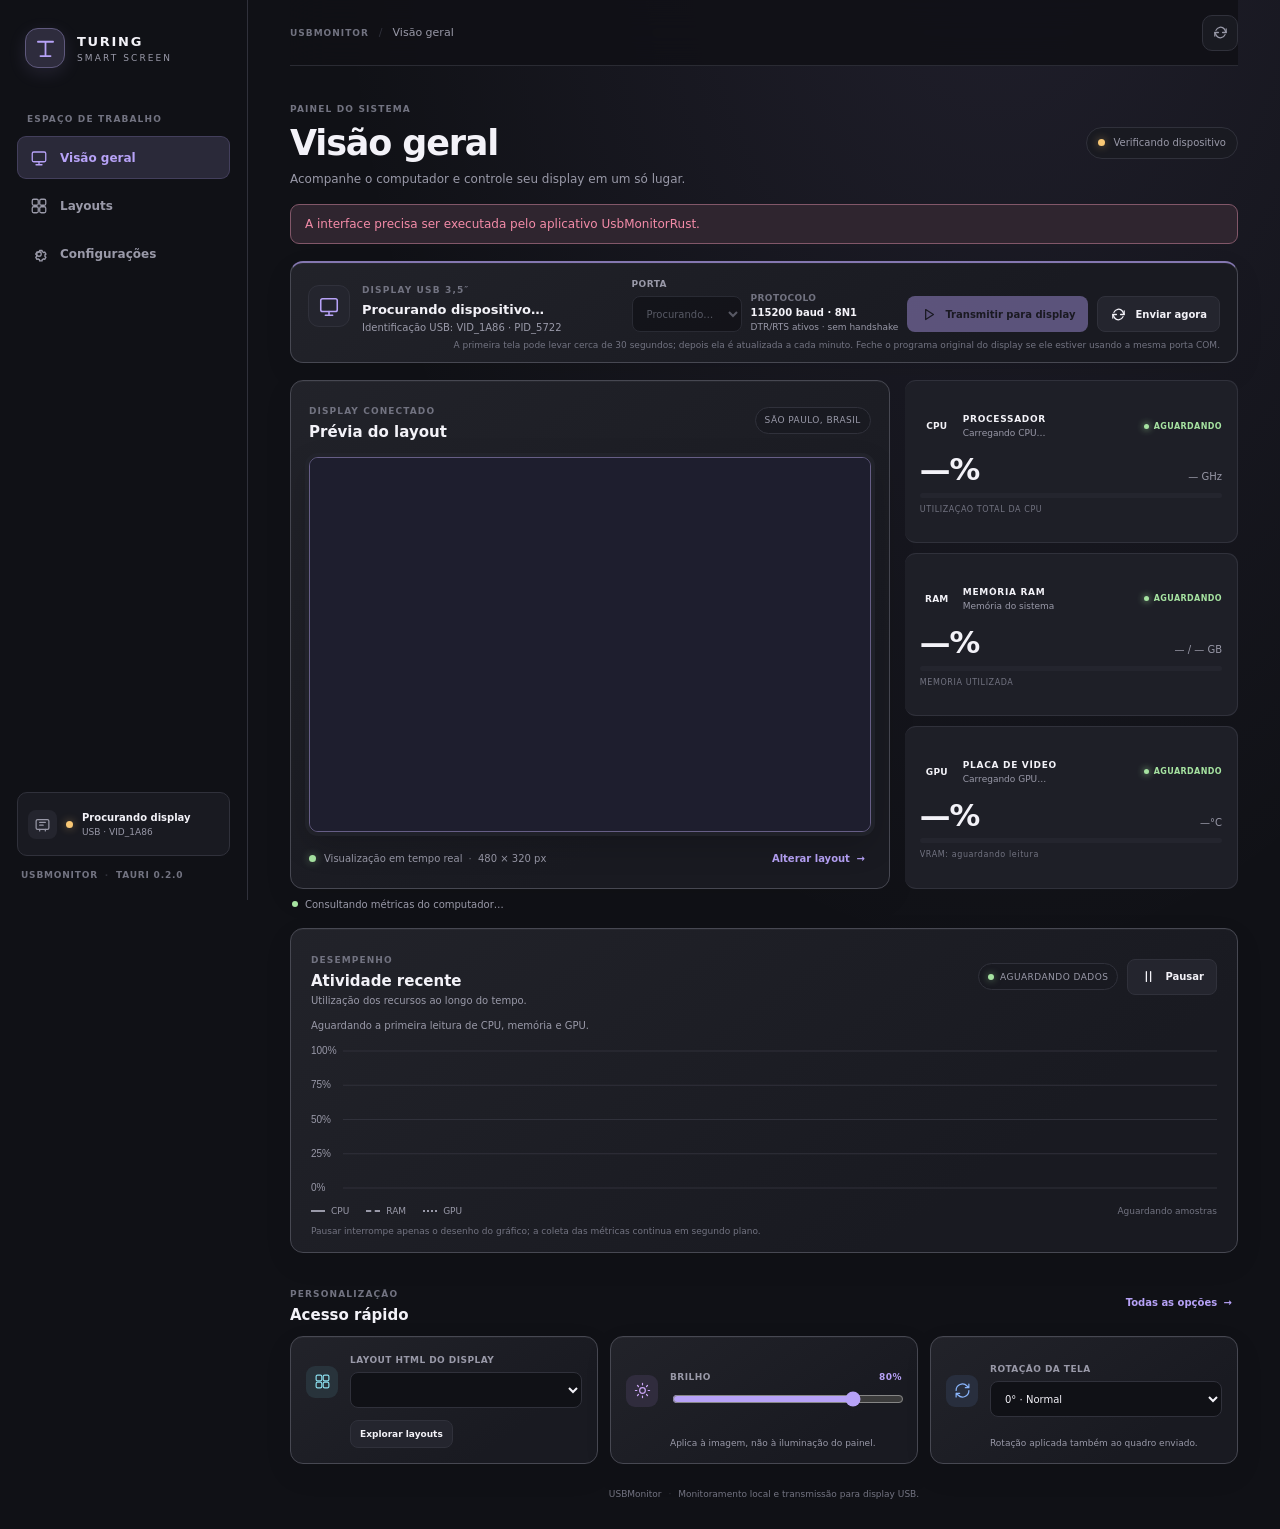
==== commit c4c6c41a: "wip" ====
--- a/frontend/index.html
+++ b/frontend/index.html
@@ -11,83 +11,91 @@
   <body>
     <div class="shell">
       <aside class="sidebar">
-        <a class="brand" href="#"><span class="brand-mark">T</span><span><b>TURING</b><small>SMART SCREEN</small></span></a>
-        <span class="nav-label">DISPOSITIVO</span>
-        <nav aria-label="Navegação">
-          <button class="nav-item active" data-page="monitor">◫ <span>Monitor</span></button>
-          <button class="nav-item" data-page="themes">▧ <span>Temas</span></button>
-          <button class="nav-item" data-page="settings">⚙ <span>Configurações</span></button>
+        <a class="brand" href="#" aria-label="Turing Smart Screen, início">
+          <span class="brand-mark" aria-hidden="true"><svg viewBox="0 0 32 32"><path d="M7 8h18M16 8v17m-6 0h12"/></svg></span>
+          <span><b>TURING</b><small>SMART SCREEN</small></span>
+        </a>
+        <span class="nav-label">ESPAÇO DE TRABALHO</span>
+        <nav aria-label="Navegação principal">
+          <button class="nav-item active" data-page="monitor" aria-current="page"><svg viewBox="0 0 24 24" aria-hidden="true"><rect x="3" y="4" width="18" height="13" rx="2"/><path d="M8 21h8m-4-4v4"/></svg><span>Visão geral</span></button>
+          <button class="nav-item" data-page="themes"><svg viewBox="0 0 24 24" aria-hidden="true"><rect x="3" y="3" width="8" height="8" rx="2"/><rect x="13" y="3" width="8" height="8" rx="2"/><rect x="3" y="13" width="8" height="8" rx="2"/><rect x="13" y="13" width="8" height="8" rx="2"/></svg><span>Layouts</span></button>
+          <button class="nav-item" data-page="settings"><svg viewBox="0 0 24 24" aria-hidden="true"><circle cx="12" cy="12" r="3"/><path d="m19.4 15 .1.1 1.1.9-1.5 2.6-1.4-.6a8 8 0 0 1-1.7 1l-.2 1.5h-3l-.2-1.5a8 8 0 0 1-1.7-1l-1.4.6L8 16l1.2-.9a7 7 0 0 1 0-2L8 12.2l1.5-2.6 1.4.6a8 8 0 0 1 1.7-1l.2-1.5h3l.2 1.5a8 8 0 0 1 1.7 1l1.4-.6 1.5 2.6-1.2.9a7 7 0 0 1 0 2Z" transform="translate(-1 -1) scale(1.08)"/></svg><span>Configurações</span></button>
         </nav>
         <div class="sidebar-bottom">
-          <div class="connection"><i id="side-dot"></i><span><b id="side-status">Procurando display</b><small id="side-port">USB · VID_1A86</small></span></div>
-          <small class="version">TAURI · 0.2.0</small>
+          <div class="connection"><span class="connection-icon"><svg viewBox="0 0 24 24" aria-hidden="true"><rect x="3" y="5" width="18" height="14" rx="2"/><path d="M8 19v2m8-2v2M8 9h8m-8 4h5"/></svg></span><i id="side-dot"></i><span><b id="side-status">Procurando display</b><small id="side-port">USB · VID_1A86</small></span></div>
+          <small class="version">USBMONITOR <span>·</span> TAURI 0.2.0</small>
         </div>
       </aside>
       <main>
-        <header class="topbar"><div class="mobile-brand"><span class="brand-mark">T</span><b>TURING</b></div><span>GERENCIADOR DE DISPLAY</span><button id="refresh" title="Atualizar dispositivo">↻</button></header>
+        <header class="topbar"><div class="mobile-brand"><span class="brand-mark" aria-hidden="true"><svg viewBox="0 0 32 32"><path d="M7 8h18M16 8v17m-6 0h12"/></svg></span><b>TURING</b></div><div class="topbar-context"><span class="topbar-kicker">USBMONITOR</span><span class="topbar-divider">/</span><span id="topbar-page">Visão geral</span></div><button id="refresh" title="Atualizar dispositivo" aria-label="Atualizar estado do dispositivo"><svg viewBox="0 0 24 24" aria-hidden="true"><path d="M20 7v5h-5M4 17v-5h5"/><path d="M5.6 9a7 7 0 0 1 11.8-2L20 12M4 12l2.6 5a7 7 0 0 0 11.8-2"/></svg></button></header>
         <section class="page active" id="page-monitor">
-          <div class="heading"><div><label>VISÃO GERAL</label><h1>Monitor</h1><p>Métricas em tempo real deste computador.</p></div><span class="live"><i id="main-dot"></i><span id="main-status">Verificando dispositivo</span></span></div>
+          <div class="heading"><div><label>PAINEL DO SISTEMA</label><h1>Visão geral</h1><p>Acompanhe o computador e controle seu display em um só lugar.</p></div><span class="live"><i id="main-dot"></i><span id="main-status">Verificando dispositivo</span></span></div>
           <div id="notice" class="notice" role="status" hidden></div>
-          <section class="preview panel main-display-preview" aria-label="Prévia fiel da tela 3,5 polegadas">
-            <div class="display-preview-heading"><div><label>LAYOUT DO DISPLAY · 480 × 320</label><h2>Tela 3,5″</h2></div><span class="tag" id="weather-city-label">SÃO PAULO, BRASIL</span></div>
-            <div class="screen"><iframe id="display-frame" title="Prévia do layout HTML do display" sandbox="allow-scripts allow-same-origin"></iframe></div>
-            <div class="display-preview-caption"><span>↗</span><p>Prévia ao vivo no formato nativo do display. O layout selecionado é rasterizado e enviado à porta COM em RGB565.</p></div>
+          <section class="device panel" aria-label="Conexão do display USB">
+            <div class="device-info"><span class="device-icon"><svg viewBox="0 0 24 24" aria-hidden="true"><rect x="3" y="4" width="18" height="14" rx="2"/><path d="M8 22h8m-4-4v4"/></svg></span><div><label>DISPLAY USB 3,5″</label><h2 id="device-name">Procurando dispositivo…</h2><p id="device-detail">Identificação USB: VID_1A86 · PID_5722</p></div></div>
+            <div class="device-actions">
+              <label class="field"><span>PORTA</span><select id="port-select" disabled><option>Procurando…</option></select></label>
+              <div class="serial-mode"><span>PROTOCOLO</span><strong>115200 baud · 8N1</strong><small>DTR/RTS ativos · sem handshake</small></div>
+              <button class="primary" id="connect" disabled><svg viewBox="0 0 24 24" aria-hidden="true"><path d="m8 5 11 7-11 7z"/></svg><span class="button-label">Transmitir para display</span></button>
+              <button class="secondary" id="send-now" disabled><svg viewBox="0 0 24 24" aria-hidden="true"><path d="M20 7v5h-5M4 17v-5h5"/><path d="M5.6 9a7 7 0 0 1 11.8-2L20 12M4 12l2.6 5a7 7 0 0 0 11.8-2"/></svg><span class="button-label">Enviar agora</span></button>
+            </div>
+            <div id="transmission-state" class="transmission-state" role="status" aria-live="polite" hidden><span class="transmission-spinner" aria-hidden="true"></span><span id="transmission-message"></span></div>
+            <small class="serial-hint">A primeira tela pode levar cerca de 30 segundos; depois ela é atualizada a cada minuto. Feche o programa original do display se ele estiver usando a mesma porta COM.</small>
           </section>
-          <section class="live-metrics" aria-label="Métricas atuais do computador">
+          <div class="dashboard-grid">
+            <section class="preview panel main-display-preview" aria-label="Prévia fiel da tela 3,5 polegadas">
+              <div class="display-preview-heading"><div><label>DISPLAY CONECTADO</label><h2>Prévia do layout</h2></div><span class="tag" id="weather-city-label">SÃO PAULO, BRASIL</span></div>
+              <div class="screen"><iframe id="display-frame" title="Prévia do layout HTML do display" sandbox="allow-scripts allow-same-origin"></iframe></div>
+              <div class="display-preview-caption"><span class="preview-indicator"></span><p>Visualização em tempo real <span>·</span> 480 × 320 px</p><button class="text-action" data-go="themes">Alterar layout <span aria-hidden="true">→</span></button></div>
+            </section>
+            <section class="live-metrics" aria-label="Métricas atuais do computador">
             <article class="live-metric-card cpu-live-card">
-              <div class="live-metric-heading"><span class="live-metric-icon">▦</span><span><b>PROCESSADOR</b><small id="home-cpu-name">Carregando CPU…</small></span><span class="live-pill">AO VIVO</span></div>
+              <div class="live-metric-heading"><span class="live-metric-icon">CPU</span><span><b>PROCESSADOR</b><small id="home-cpu-name">Carregando CPU…</small></span><span class="live-pill is-stale"><i></i><span>AGUARDANDO</span></span></div>
               <div class="live-metric-value"><strong id="home-cpu-usage">—%</strong><span id="home-cpu-frequency">— GHz</span></div>
               <div class="live-progress"><span id="home-cpu-bar"></span></div>
               <small class="live-metric-foot">UTILIZAÇÃO TOTAL DA CPU</small>
             </article>
             <article class="live-metric-card ram-live-card">
-              <div class="live-metric-heading"><span class="live-metric-icon">▤</span><span><b>MEMÓRIA RAM</b><small id="home-ram-name">Memória do sistema</small></span><span class="live-pill">AO VIVO</span></div>
+              <div class="live-metric-heading"><span class="live-metric-icon">RAM</span><span><b>MEMÓRIA RAM</b><small id="home-ram-name">Memória do sistema</small></span><span class="live-pill is-stale"><i></i><span>AGUARDANDO</span></span></div>
               <div class="live-metric-value"><strong id="home-ram-usage">—%</strong><span id="home-ram-total">— / — GB</span></div>
               <div class="live-progress"><span id="home-ram-bar"></span></div>
               <small class="live-metric-foot">MEMÓRIA UTILIZADA</small>
             </article>
             <article class="live-metric-card gpu-live-card">
-              <div class="live-metric-heading"><span class="live-metric-icon">▣</span><span><b>PLACA DE VÍDEO</b><small id="home-gpu-name">Carregando GPU…</small></span><span class="live-pill">AO VIVO</span></div>
+              <div class="live-metric-heading"><span class="live-metric-icon">GPU</span><span><b>PLACA DE VÍDEO</b><small id="home-gpu-name">Carregando GPU…</small></span><span class="live-pill is-stale"><i></i><span>AGUARDANDO</span></span></div>
               <div class="live-metric-value"><strong id="home-gpu-usage">—%</strong><span id="home-gpu-temperature">—°C</span></div>
               <div class="live-progress"><span id="home-gpu-bar"></span></div>
               <small id="home-vram-total" class="live-metric-foot">VRAM: aguardando leitura</small>
             </article>
-          </section>
+            </section>
+          </div>
           <div class="live-metrics-updated"><span class="status-dot online"></span><span id="metrics-status">Consultando métricas do computador…</span></div>
           <section class="history panel">
-            <div class="history-heading"><div><label>HISTÓRICO</label><h2>Últimos minutos</h2></div><span class="tag">AMOSTRAS DE 1 S</span></div>
-            <canvas id="history-chart" role="img" aria-label="Gráfico histórico de uso de CPU, RAM e GPU"></canvas>
+            <div class="history-heading"><div><label>DESEMPENHO</label><h2>Atividade recente</h2><p>Utilização dos recursos ao longo do tempo.</p></div><div class="chart-actions"><span class="tag chart-live-tag is-stale"><i></i><span id="chart-live-label">AGUARDANDO DADOS</span></span><button class="secondary chart-toggle" id="chart-toggle" type="button" aria-pressed="false" aria-label="Pausar atualização do gráfico"><svg viewBox="0 0 24 24" aria-hidden="true"><path d="M9 5v14m6-14v14"/></svg><span>Pausar</span></button></div></div>
+            <p id="chart-summary" class="chart-summary">Aguardando a primeira leitura de CPU, memória e GPU.</p>
+            <canvas id="history-chart" role="img" aria-label="Gráfico histórico de uso de CPU, RAM e GPU" aria-describedby="chart-summary"></canvas>
             <div class="chart-legend"><span class="legend-cpu">CPU</span><span class="legend-ram">RAM</span><span class="legend-gpu">GPU</span><small id="history-range">Aguardando amostras</small></div>
+            <p class="chart-note">Pausar interrompe apenas o desenho do gráfico; a coleta das métricas continua em segundo plano.</p>
           </section>
-          <section class="device panel">
-            <div class="device-info"><span class="device-icon">▣</span><div><label>DISPLAY USB 3,5″</label><h2 id="device-name">Procurando dispositivo…</h2><p id="device-detail">Identificação USB: VID_1A86 · PID_5722</p></div></div>
-            <div class="device-actions">
-              <label class="field"><span>PORTA</span><select id="port-select" disabled><option>Procurando…</option></select></label>
-              <div class="serial-mode"><span>PROTOCOLO</span><strong>115200 baud · 8N1</strong><small>DTR/RTS ativos · sem handshake</small></div>
-              <button class="primary" id="connect" disabled>Transmitir para display</button>
-              <button class="secondary" id="send-now" disabled>Enviar agora</button>
-            </div>
-            <small class="serial-hint">A primeira tela pode levar cerca de 30 segundos; depois ela é atualizada a cada minuto. Feche o programa original do display se ele estiver usando a mesma porta COM.</small>
-          </section>
-          <div class="section-heading"><div><label>PERSONALIZAÇÃO</label><h2>Configuração rápida</h2></div><button class="link" data-go="settings">Todas as opções →</button></div>
+          <div class="section-heading"><div><label>PERSONALIZAÇÃO</label><h2>Acesso rápido</h2></div><button class="link" data-go="settings">Todas as opções <span aria-hidden="true">→</span></button></div>
           <div class="quick-grid">
-            <section class="panel quick"><span class="tile-icon cyan">◈</span><label class="field"><span>LAYOUT HTML DO DISPLAY</span><select id="quick-theme"></select></label><button class="subtle" data-go="themes">Explorar layouts</button></section>
-            <section class="panel quick"><span class="tile-icon purple">◐</span><label class="field"><span>BRILHO <output id="brightness-value">80%</output></span><input id="brightness" type="range" min="0" max="100" value="80"></label><small>Aplica à imagem, não à iluminação do painel.</small></section>
-            <section class="panel quick"><span class="tile-icon blue">⟳</span><label class="field"><span>ROTAÇÃO DA TELA</span><select id="rotation"><option value="0">0° · Normal</option><option value="180">180° · Invertida</option></select></label><small>Rotação aplicada também ao quadro enviado.</small></section>
+            <section class="panel quick"><span class="tile-icon cyan" aria-hidden="true"><svg viewBox="0 0 24 24"><rect x="3" y="3" width="8" height="8" rx="2"/><rect x="13" y="3" width="8" height="8" rx="2"/><rect x="3" y="13" width="8" height="8" rx="2"/><rect x="13" y="13" width="8" height="8" rx="2"/></svg></span><label class="field"><span>LAYOUT HTML DO DISPLAY</span><select id="quick-theme"></select></label><button class="subtle" data-go="themes">Explorar layouts</button></section>
+            <section class="panel quick"><span class="tile-icon purple" aria-hidden="true"><svg viewBox="0 0 24 24"><circle cx="12" cy="12" r="4"/><path d="M12 2v2m0 16v2M4.93 4.93l1.42 1.42m11.3 11.3 1.42 1.42M2 12h2m16 0h2M4.93 19.07l1.42-1.42m11.3-11.3 1.42-1.42"/></svg></span><label class="field"><span>BRILHO <output id="brightness-value">80%</output></span><input id="brightness" type="range" min="0" max="100" value="80"></label><small>Aplica à imagem, não à iluminação do painel.</small></section>
+            <section class="panel quick"><span class="tile-icon blue" aria-hidden="true"><svg viewBox="0 0 24 24"><path d="M3 12a9 9 0 0 1 15.4-6.4L21 8m0-5v5h-5M21 12a9 9 0 0 1-15.4 6.4L3 16m0 5v-5h5"/></svg></span><label class="field"><span>ROTAÇÃO DA TELA</span><select id="rotation"><option value="0">0° · Normal</option><option value="180">180° · Invertida</option></select></label><small>Rotação aplicada também ao quadro enviado.</small></section>
           </div>
-          <div class="section-heading"><div><label>TELA SECUNDÁRIA</label><h2>Pré-visualização</h2></div><span class="tag">TEMA DO DISPLAY</span></div>
-          <footer>Interface para o display Turing 3,5″ <span>·</span> Transmissão serial do layout HTML ativo.</footer>
+          <footer>USBMonitor <span>·</span> Monitoramento local e transmissão para display USB.</footer>
         </section>
         <section class="page" id="page-themes">
-          <div class="heading"><div><label>APARÊNCIA</label><h1>Layouts HTML</h1><p>Escolha um arquivo HTML para a prévia 480 × 320 do display.</p></div></div>
+          <div class="heading"><div><label>DISPLAY USB · 480 × 320</label><h1>Layouts</h1><p>Escolha a experiência exibida no seu display.</p></div><button class="secondary page-back" data-go="monitor">Voltar ao painel</button></div>
+          <div class="page-intro"><span class="intro-icon" aria-hidden="true"><svg viewBox="0 0 24 24"><rect x="3" y="3" width="8" height="8" rx="2"/><rect x="13" y="3" width="8" height="8" rx="2"/><rect x="3" y="13" width="8" height="8" rx="2"/><rect x="13" y="13" width="8" height="8" rx="2"/></svg></span><div><b>Seu display, do seu jeito</b><p>Selecione um layout pronto ou crie o seu em HTML e CSS. A escolha é usada na prévia e na transmissão USB.</p></div></div>
           <div id="theme-grid" class="theme-grid"></div>
           <section class="panel template-help"><b>Como criar um layout</b><p>Crie um arquivo HTML em <code>frontend/displays/</code> e registre o identificador e o nome em <code>frontend/displays/templates.json</code>. Use <code>reference.html</code> como exemplo e reutilize <code>runtime.js</code> para receber as métricas ao vivo. Depois reinicie o app e selecione o novo layout.</p><p>O HTML selecionado é rasterizado no tamanho 480 × 320 e enviado ao display; para imagens em CSS, prefira recursos embutidos no próprio arquivo.</p></section>
         </section>
         <section class="page" id="page-settings">
-          <div class="heading"><div><label>PREFERÊNCIAS</label><h1>Configurações</h1><p>Ajuste as opções gerais do Turing Smart Screen.</p></div></div>
+          <div class="heading"><div><label>PREFERÊNCIAS DO APLICATIVO</label><h1>Configurações</h1><p>Personalize a experiência, os sensores e o comportamento do app.</p></div><button class="primary save top-save" id="save-top">Salvar alterações</button></div>
           <div class="settings-grid">
             <section class="panel settings">
-              <div><label>DISPLAY</label><h2>Sensores e informações</h2></div>
+              <div class="settings-title"><span class="settings-icon" aria-hidden="true"><svg viewBox="0 0 24 24"><path d="M3 12h4l3-7 4 14 3-7h4"/></svg></span><span><label>MONITORAMENTO</label><h2>Sensores e informações</h2></span></div>
               <label class="field"><span>SENSOR DE TEMPERATURA DA CPU</span><select id="sensor"><option>CPU (Tctl/Tdie)</option><option>CPU Package</option><option>CPU Core</option></select></label>
               <label class="field"><span>ADAPTADOR DE REDE</span><select id="network"><option>Detecção automática</option></select></label>
               <fieldset class="custom-info">
@@ -101,14 +109,14 @@
               <small id="city-result">Clima público via Open-Meteo; a cidade configurada é enviada ao serviço para a consulta.</small>
             </section>
             <section class="panel settings">
-              <div><label>APLICATIVO</label><h2>Inicialização e aparência</h2></div>
+              <div class="settings-title"><span class="settings-icon purple" aria-hidden="true"><svg viewBox="0 0 24 24"><path d="M12 3v18M3 12h18M5.6 5.6l12.8 12.8m0-12.8L5.6 18.4"/></svg></span><span><label>APLICATIVO</label><h2>Inicialização e aparência</h2></span></div>
               <label class="toggle"><span><b>Iniciar com o Windows</b><small>Executa este aplicativo ao entrar na sua conta.</small></span><input id="start-with-windows" type="checkbox"></label>
               <label class="toggle"><span><b>Desativar atualizações</b><small>Esta versão não executa atualizações.</small></span><input type="checkbox" checked disabled></label>
               <label class="field"><span>COR DA BARRA DE STATUS</span><span class="color"><input id="bar-color" type="color" value="#35d7e9"> Cor de destaque</span></label>
               <label class="field"><span>PALETA DE CORES · CATPPUCCIN</span><select id="palette"><option value="latte">Latte · claro</option><option value="frappe">Frappé</option><option value="macchiato">Macchiato</option><option value="mocha">Mocha</option></select></label>
               <label class="toggle"><span><b>Espelhar orientação</b><small>Prévia da inversão do display.</small></span><input id="mirror" type="checkbox"></label>
               <button class="primary save" id="save">Salvar preferências</button>
-              <button class="secondary" id="export-logs">Exportar histórico CSV</button>
+              <button class="secondary export-button" id="export-logs"><svg viewBox="0 0 24 24" aria-hidden="true"><path d="M12 3v12m-4-4 4 4 4-4M5 17v4h14v-4"/></svg>Exportar histórico CSV</button>
             </section>
           </div>
         </section>
--- a/frontend/styles.css
+++ b/frontend/styles.css
@@ -1,143 +1,475 @@
-:root{color-scheme:dark;--bg:#0b1019;--panel:#121a27;--border:#222e40;--text:#e8eef7;--muted:#8693a7;--accent:#35d7e9;--green:#50dfa2;font-family:"Segoe UI",Arial,sans-serif;color:var(--text);background:var(--bg);font-synthesis:none}
-*{box-sizing:border-box}body{margin:0;min-width:360px;min-height:100vh;background:radial-gradient(ellipse at 82% 0,#152338 0,transparent 38rem),var(--bg)}button,input,select{font:inherit}button{color:inherit;cursor:pointer}
-.shell{min-height:100vh}.sidebar{position:fixed;inset:0 auto 0 0;z-index:3;display:flex;width:235px;flex-direction:column;padding:26px 16px 18px;border-right:1px solid #1c2634;background:#0a0f18}.brand{display:flex;align-items:center;gap:11px;padding:0 8px;color:inherit;text-decoration:none}.brand-mark{display:grid;width:36px;height:36px;place-items:center;border:1px solid #35d7e966;border-radius:10px;background:#35d7e916;color:var(--accent);font-size:21px;font-weight:800}.brand b,.brand small{display:block}.brand b{font-size:13px;letter-spacing:1.5px}.brand small{margin-top:3px;color:var(--muted);font-size:9px;letter-spacing:2px}.nav-label,.heading label,.section-heading label,.device-info label,.settings>div>label{color:#8190a5;font-size:10px;font-weight:700;letter-spacing:1.3px}.nav-label{margin:48px 10px 12px}.sidebar nav{display:grid;gap:5px}.nav-item{height:42px;padding:0 12px;border:1px solid transparent;border-radius:8px;background:none;color:#a5b0c0;text-align:left}.nav-item span{margin-left:9px}.nav-item:hover{background:#111a27}.nav-item.active{border-color:#35d7e922;background:#35d7e914;color:var(--accent)}.sidebar-bottom{display:grid;gap:18px;margin-top:auto}.connection{display:flex;align-items:center;gap:10px;padding:12px 10px;border:1px solid var(--border);border-radius:9px;background:#101722}.connection b,.connection small{display:block}.connection b{font-size:11px}.connection small{margin-top:4px;color:var(--muted);font-size:10px}.connection i,.live i{width:8px;height:8px;flex:0 0 auto;border-radius:50%;background:#f3ae55;box-shadow:0 0 10px #f3ae5550}.connection i.online,.live i.online{background:var(--green);box-shadow:0 0 10px #50dfa266}.version{padding-left:9px;color:#647287;font-size:9px;letter-spacing:1px}
-main{max-width:1500px;min-height:100vh;margin-left:235px;padding:0 48px 22px}.topbar{display:flex;height:65px;align-items:center;justify-content:space-between;border-bottom:1px solid #1c2634;color:#8290a4;font-size:10px;font-weight:700;letter-spacing:1.3px}.topbar button{width:34px;height:34px;border:1px solid var(--border);border-radius:8px;background:#111925;color:#a9b6c8;font-size:20px}.mobile-brand{display:none;align-items:center;gap:8px;color:var(--text)}.page{display:none;padding-top:31px;animation:fade .2s ease}.page.active{display:block}@keyframes fade{from{opacity:.5;transform:translateY(4px)}to{opacity:1;transform:none}}
-.heading{display:flex;align-items:center;justify-content:space-between;gap:18px;margin-bottom:23px}.heading h1{margin:5px 0 0;font-size:29px;letter-spacing:-.7px}.heading p{margin:6px 0 0;color:var(--muted);font-size:13px}.live,.tag{display:flex;align-items:center;gap:8px;padding:8px 11px;border:1px solid var(--border);border-radius:20px;background:#111925;color:#b3bfd0;font-size:10px}.notice{margin:-8px 0 16px;padding:11px 14px;border:1px solid #365344;border-radius:8px;background:#12221c;color:#b8edcf;font-size:12px}.notice.error{border-color:#613d3c;background:#251918;color:#ffc3ba}
-.panel{border:1px solid var(--border);border-radius:11px;background:linear-gradient(145deg,#141d2b,#101722);box-shadow:0 12px 28px #05091220}.device{display:flex;min-height:112px;align-items:center;justify-content:space-between;gap:22px;padding:19px 21px}.device-info{display:flex;min-width:240px;align-items:center;gap:14px}.device-icon{display:grid;width:46px;height:46px;place-items:center;border:1px solid #264958;border-radius:10px;background:#10242e;color:var(--accent);font-size:21px}.device h2,.section-heading h2,.settings h2{margin:5px 0 0;font-size:15px}.device-info p{margin:5px 0 0;color:var(--muted);font-size:11px}.device-actions{display:flex;flex:1;align-items:end;justify-content:flex-end;gap:10px}.field{display:grid;min-width:0;gap:7px;color:#b8c4d4;font-size:11px}.field>span:first-child{color:#8795a9;font-size:10px;font-weight:600}.device-actions .field{min-width:135px}.field select,.field input:not([type=range]):not([type=color]),select{width:100%;height:36px;padding:0 10px;border:1px solid #2b394c;border-radius:6px;outline:none;background:#0e1621;color:#dce5f2;font-size:11px}.field select:focus,.field input:focus{border-color:#3a9eae}.field select:disabled{color:#7e8997}.primary,.secondary,.subtle{height:36px;padding:0 14px;border:1px solid transparent;border-radius:6px;font-size:11px;font-weight:600}.primary{background:#21b8ca;color:#071217}.primary:hover:not(:disabled){background:#53ddeb}.primary:disabled{cursor:not-allowed;opacity:.42}.secondary,.subtle{border-color:#354255;background:#192231;color:#d4dfec}.section-heading{display:flex;align-items:center;justify-content:space-between;gap:14px;margin:29px 0 13px}.link{border:0;background:none;color:var(--accent);font-size:11px}
-.serial-mode{display:grid;min-width:150px;gap:5px;color:#b8c4d4;font-size:11px}
-.serial-mode>span{color:#8795a9;font-size:10px;font-weight:600}
-.serial-mode>strong{font-size:11px}
-.serial-mode>small{color:var(--muted);font-size:9px}.field select,.field input:not([type=range]):not([type=color]),select{width:100%;height:36px;padding:0 10px;border:1px solid #2b394c;border-radius:6px;outline:none;background:#0e1621;color:#dce5f2;font-size:11px}.field select:focus,.field input:focus{border-color:#3a9eae}.field select:disabled{color:#7e8997}.primary,.secondary,.subtle{height:36px;padding:0 14px;border:1px solid transparent;border-radius:6px;font-size:11px;font-weight:600}.primary{background:#21b8ca;color:#071217}.primary:hover:not(:disabled){background:#53ddeb}.primary:disabled{cursor:not-allowed;opacity:.42}.secondary,.subtle{border-color:#354255;background:#192231;color:#d4dfec}.section-heading{display:flex;align-items:center;justify-content:space-between;gap:14px;margin:29px 0 13px}.link{border:0;background:none;color:var(--accent);font-size:11px}
-.quick-grid{display:grid;grid-template-columns:repeat(3,minmax(0,1fr));gap:13px}.quick{display:grid;min-height:139px;grid-template-columns:30px 1fr;grid-template-rows:1fr auto;align-items:center;gap:8px 11px;padding:16px}.tile-icon{display:grid;width:29px;height:29px;place-items:center;border-radius:8px;font-size:16px}.cyan{background:#0e2d34;color:var(--accent)}.purple{background:#231b3b;color:#bc93ff}.blue{background:#162542;color:#7daaff}.quick>.field{align-self:center}.quick .field input[type=range]{width:100%;accent-color:var(--accent)}.quick .field span output{float:right;color:var(--accent)}.quick>small{grid-column:2;color:#718096;font-size:10px}.quick>.subtle{grid-column:2;justify-self:start;height:27px;padding:0 9px;font-size:10px}.tag{padding:6px 9px;color:#8392a7;font-size:9px;letter-spacing:.6px}
-.preview{display:flex;min-height:270px;align-items:center;justify-content:center;gap:38px;padding:22px}.screen{display:flex;width:min(100%,390px);min-height:215px;flex-direction:column;justify-content:space-between;overflow:hidden;padding:14px 15px;border:1px solid #4a7081;border-radius:7px;background-color:#0e192c;background-image:radial-gradient(ellipse at center,#17395b,#101b32 55%,#08101d);color:#fff;box-shadow:0 0 30px #12cae321,0 12px 30px #0008;transition:transform .2s}.screen-top,.screen-bottom{display:flex;align-items:center;justify-content:space-between}.screen-top{font-size:11px;letter-spacing:1px}.screen-top span{color:var(--accent);font-size:8px}.screen-top time{font-size:11px;font-weight:400}.screen-mid{display:flex;align-items:center;justify-content:center;gap:30px}.ring{display:grid;width:110px;height:110px;place-items:center;border:6px solid #25bccc;border-right-color:#b53ef0;border-bottom-color:#254663;border-radius:50%;box-shadow:inset 0 0 26px #12afcb21,0 0 17px #34def53d;text-align:center}.ring strong,.ring small{display:block}.ring strong{font-size:29px}.ring small{color:var(--accent);font-size:8px;letter-spacing:1px}.stats{display:grid;width:140px;gap:12px}.stats>div{display:grid;grid-template-columns:1fr auto;gap:4px}.stats span{color:#99b4c8;font-size:8px;letter-spacing:.7px}.stats b{font-size:15px}.stats b small{color:#a2b9cd;font-size:9px}.stats i{grid-column:1/-1;height:4px;overflow:hidden;border-radius:5px;background:#27384a}.stats em{display:block;height:100%;border-radius:5px;background:linear-gradient(90deg,var(--accent),#a13df1)}.screen-bottom{padding-top:9px;border-top:1px solid #91c6d52d;color:#86a6b9;font-size:8px}.screen-bottom b{margin-left:4px;color:#e3f3fb;font-size:9px}.caption{display:flex;max-width:205px;align-items:flex-start;gap:11px}.caption>b{color:#e9c76c}.caption strong{font-size:12px}.caption p{margin:6px 0 0;color:var(--muted);font-size:11px;line-height:1.6}footer{margin-top:22px;color:#66768b;font-size:10px;text-align:center}footer span{padding:0 4px;color:#344355}
-.theme-grid{display:grid;grid-template-columns:repeat(4,minmax(0,1fr));gap:14px}.theme-card{overflow:hidden;padding:0 0 12px;border:1px solid var(--border);border-radius:9px;background:var(--panel);text-align:left;transition:.18s}.theme-card:hover{transform:translateY(-2px);border-color:#426173}.theme-card.selected{border-color:var(--accent);box-shadow:0 0 0 1px #35d7e955}.theme-image{position:relative;display:block;width:100%;height:125px;background-color:#111b2d;background-position:center;background-size:cover}.badge{position:absolute;top:8px;right:8px;padding:4px 6px;border-radius:4px;background:#09111ccc;color:#b9c5d4;font-size:8px;letter-spacing:.8px}.theme-card strong,.theme-card small{display:block;margin-right:10px;margin-left:10px}.theme-card strong{margin-top:10px;font-size:11px}.theme-card small{margin-top:4px;color:#748399;font-size:9px}.settings-grid{display:grid;grid-template-columns:repeat(2,minmax(0,1fr));align-items:start;gap:15px}.settings{display:grid;gap:18px;padding:20px}.settings>div h2{margin-top:5px}.inline{display:flex;gap:8px}.inline .secondary{flex:0 0 auto}.settings>small{color:#718096;font-size:10px}.toggle{display:flex;align-items:center;justify-content:space-between;gap:12px}.toggle b,.toggle small{display:block}.toggle b{font-size:11px}.toggle small{margin-top:4px;color:#77869a;font-size:9px}.toggle input{accent-color:var(--accent)}.color{display:flex;align-items:center;gap:10px}.color input{width:36px;height:30px;padding:2px;border:1px solid #344458;border-radius:5px;background:#111925}.save{justify-self:start}
-@media(max-width:1120px){main{padding-right:26px;padding-left:26px}.device{align-items:flex-start;flex-direction:column}.device-actions{width:100%;justify-content:flex-start}.quick-grid{grid-template-columns:1fr}.quick{min-height:105px}.theme-grid{grid-template-columns:repeat(3,minmax(0,1fr))}}
-@media(max-width:740px){.sidebar{position:sticky;top:0;width:100%;height:auto;padding:0 10px;border-right:0;border-bottom:1px solid var(--border)}.brand,.nav-label,.sidebar-bottom{display:none}.sidebar nav{display:flex;justify-content:space-around;gap:3px}.nav-item{height:45px;padding:0 8px;font-size:10px}.nav-item span{margin-left:3px}.topbar{height:54px}.mobile-brand{display:flex}.topbar>span{display:none}main{margin-left:0;padding:0 14px 18px}.page{padding-top:22px}.heading h1{font-size:25px}.live{margin-top:14px;padding:7px;font-size:9px;white-space:nowrap}.device{padding:15px}.device-actions{display:grid;grid-template-columns:1fr 1fr}.device-actions .primary{grid-column:1/-1}.device-actions .field{min-width:0}.preview{flex-direction:column;gap:18px;padding:14px}.caption{max-width:340px}.theme-grid{grid-template-columns:repeat(2,minmax(0,1fr));gap:9px}.theme-image{height:98px}.settings-grid{grid-template-columns:1fr}}
-.serial-hint{flex-basis:100%;margin-top:-12px;color:#8290a4;font-size:10px;text-align:right}
-.device{flex-wrap:wrap}
-.metrics-live{border-color:#245943;background:#10251d;color:#76e4ae}
-.meter-caption{font-size:clamp(6px,.95vw,10px)}
-.live-metrics{display:grid;grid-template-columns:repeat(3,minmax(0,1fr));gap:13px;margin:4px 0 0}
-.live-metric-card{min-width:0;padding:17px 18px 14px;border:1px solid var(--border);border-radius:11px;background:linear-gradient(145deg,#151f2e,#101722);box-shadow:0 9px 22px #0509122b}
-.cpu-live-card{--live-accent:#44ebba;border-top:2px solid #44ebba}
-.ram-live-card{--live-accent:#d789f5;border-top:2px solid #d789f5}
-.gpu-live-card{--live-accent:#38d9fa;border-top:2px solid #38d9fa}
-.live-metric-heading{display:flex;min-width:0;align-items:center;gap:10px}
-.live-metric-icon{display:grid;width:35px;height:35px;flex:0 0 auto;place-items:center;border-radius:9px;background:color-mix(in srgb,var(--live-accent) 13%,transparent);color:var(--live-accent);font-size:20px}
-.live-metric-heading>span:nth-child(2){display:block;min-width:0;flex:1}
-.live-metric-heading b,.live-metric-heading small{display:block;overflow:hidden;text-overflow:ellipsis;white-space:nowrap}
-.live-metric-heading b{font-size:10px;letter-spacing:.08em}
-.live-metric-heading small{margin-top:4px;color:#92a1b4;font-size:10px}
-.live-pill{flex:0 0 auto;padding:4px 7px;border-color:#245943;background:#10251d;color:#76e4ae;font-size:8px;letter-spacing:.08em}
-.live-metric-value{display:flex;align-items:baseline;justify-content:space-between;gap:8px;margin:16px 0 10px}
-.live-metric-value strong{color:var(--live-accent);font-size:clamp(27px,3vw,38px);line-height:1}
-.live-metric-value>span{overflow:hidden;color:#d3e2f3;font-size:12px;text-overflow:ellipsis;white-space:nowrap}
-.live-progress{height:7px;overflow:hidden;border-radius:8px;background:#243247}
-.live-progress>span{display:block;width:0;height:100%;border-radius:inherit;background:var(--live-accent);box-shadow:0 0 9px color-mix(in srgb,var(--live-accent) 55%,transparent);transition:width .45s ease}
-.live-metric-foot{display:block;overflow:hidden;margin-top:9px;color:#8191a7;font-size:9px;letter-spacing:.06em;text-overflow:ellipsis;white-space:nowrap}
-.live-metrics-updated{display:flex;align-items:center;gap:7px;margin:9px 2px 0;color:#9eebc0;font-size:10px}
-.live-metrics-updated .status-dot{width:7px;height:7px}
-@media(max-width:900px){.live-metrics{grid-template-columns:1fr}.live-metric-card{padding:14px 16px}.live-metric-value{margin:10px 0 8px}.live-metric-value strong{font-size:29px}}
-
-/* Landscape stats screen inspired by the user's display photo. */
-.preview{flex-direction:column;gap:14px;align-items:stretch}
-.screen{width:min(100%,800px);min-height:0;aspect-ratio:800/450;padding:clamp(8px,2.1vw,18px);border-color:#256ab3;border-radius:9px;background-color:#071d49;background-image:radial-gradient(ellipse at 15% 45%,#184789,#071943 64%,#04112b);box-shadow:0 0 0 5px #060b14,0 0 0 7px #183e73,0 10px 32px #0009}
-.screen-content{display:grid;width:100%;height:100%;min-height:0;grid-template-columns:minmax(0,.92fr) minmax(0,1.22fr);grid-template-rows:minmax(0,1fr) auto;gap:clamp(5px,1.3vw,11px)}
-.screen-left{display:grid;min-width:0;min-height:0;grid-template-rows:auto 1fr auto auto;gap:clamp(3px,.8vw,8px);padding:1px}
-.screen-identity{display:flex;align-items:center;gap:clamp(4px,1vw,9px);color:#f1f6ff;font-size:clamp(8px,1.55vw,14px)}
-.screen-computer{color:#ffdf35;font-size:clamp(14px,2.6vw,24px)}
-.screen-identity b,.screen-identity small{display:block}
-.screen-identity small{margin-top:2px;color:#c5dafb;font-size:.75em}
-.screen-clock{align-self:center;color:#c4e3ff;font-family:"Segoe UI",Arial,sans-serif;font-size:clamp(32px,10.6vw,91px);font-weight:800;line-height:.95;letter-spacing:-.06em;text-shadow:0 2px 8px #56adff8c;white-space:nowrap}
-.screen-date{padding-top:clamp(3px,.7vw,7px);border-top:1px solid #59aaff53;color:#f7d62e;font-size:clamp(7px,1.45vw,13px);font-weight:800;white-space:nowrap}
-.weather-card{display:grid;min-height:0;grid-template-columns:auto 1fr auto;align-items:center;gap:clamp(3px,.8vw,8px);padding:clamp(4px,1vw,9px);border:1px solid #3284dc;border-radius:8px;background:linear-gradient(110deg,#125bb8b8,#092754d9);box-shadow:inset 0 0 14px #078aff1c}
-.weather-icon{font-size:clamp(18px,4.2vw,37px)}
-.weather-now b,.weather-now small,.weather-details span{display:block}
-.weather-now b{color:#d8edff;font-size:clamp(15px,3.8vw,34px);line-height:1}
-.weather-now small{margin-top:3px;color:#39dafa;font-size:clamp(6px,1.05vw,10px);font-weight:800}
-.weather-details{display:grid;gap:2px;color:#36e4ff;font-size:clamp(7px,1.15vw,11px)}
-.weather-details span:first-child{color:#ff7087}
-.weather-details b{color:#c7e5ff;font-size:.9em}
-.screen-metrics{display:grid;min-height:0;grid-template-rows:repeat(3,minmax(0,1fr));gap:clamp(4px,.8vw,8px)}
-.metric-card{position:relative;display:grid;min-height:0;grid-template-columns:clamp(29px,7vw,61px) 1fr;align-items:stretch;overflow:hidden;border:1px solid #2781e0;border-radius:7px;background:linear-gradient(105deg,#093475e8,#081e55e8);box-shadow:inset 0 0 18px #1786ff19}
-.cpu-card{--metric:#3cf5ba;background:linear-gradient(105deg,#075b5edc,#082a61e8)}
-.ram-card{--metric:#df83ff;background:linear-gradient(105deg,#482386e8,#172a70e8)}
-.gpu-card{--metric:#20d9ff;background:linear-gradient(105deg,#075c8cde,#102c6ae8)}
-.metric-accent{position:absolute;inset:0 auto 0 0;width:clamp(3px,.7vw,6px);background:var(--metric);box-shadow:0 0 9px var(--metric)}
-.metric-icon{display:grid;place-items:center;border-right:1px solid #51a4ef62;color:var(--metric);font-size:clamp(20px,4vw,36px);text-shadow:0 0 10px color-mix(in srgb,var(--metric) 70%,transparent)}
-.metric-info{display:grid;min-width:0;grid-template-rows:auto 1fr auto;gap:1px;padding:clamp(4px,.8vw,8px) clamp(5px,1vw,10px)}
-.metric-title{display:flex;align-items:center;justify-content:space-between;gap:3px;color:#e9f5ff;font-size:clamp(8px,1.8vw,16px);white-space:nowrap}
-.metric-title>b+ b{font-size:.82em}
-.metric-reading{display:flex;min-width:0;align-items:center;justify-content:space-between;gap:clamp(2px,.5vw,5px)}
-.metric-reading>strong{color:var(--metric);font-size:clamp(23px,5vw,45px);line-height:.9;text-shadow:0 0 14px color-mix(in srgb,var(--metric) 42%,transparent)}
-.metric-reading>strong small{font-size:.53em}
-.sparkline{width:42%;height:clamp(16px,3.8vw,35px);overflow:visible}
-.sparkline path{fill:none;stroke:var(--metric);stroke-width:3;stroke-linecap:round;stroke-linejoin:round}
-.memory-bars,.gpu-bars{display:flex;height:clamp(13px,3.1vw,27px);flex:1;align-items:stretch;gap:clamp(2px,.4vw,4px)}
-.memory-bars i,.gpu-bars i{flex:1;border-radius:2px;background:#275ca1}
-.memory-bars i.active,.gpu-bars i.active{background:var(--metric);box-shadow:0 0 6px color-mix(in srgb,var(--metric) 60%,transparent)}
-.gpu-temperature{font-size:clamp(6px,1.2vw,11px)!important}
-.meter-caption{overflow:hidden;color:#9ec9f5;font-size:clamp(5px,.85vw,8px);letter-spacing:.07em;text-overflow:ellipsis;white-space:nowrap}
-.screen-footer{display:grid;min-height:clamp(42px,9.6vw,83px);grid-column:1/-1;grid-template-columns:1fr 1fr 1fr 1fr .9fr;overflow:hidden;border:1px solid #2781e0;border-radius:7px;background:linear-gradient(100deg,#0c2860,#071944);box-shadow:inset 0 0 14px #168bff20}
-.footer-cell{display:flex;min-width:0;align-items:center;justify-content:center;gap:clamp(3px,.8vw,8px);padding:clamp(3px,.6vw,6px);border-right:1px solid #3481c84f;color:#e4f3ff}
-.footer-cell:last-child{border-right:0}
-.footer-cell b,.footer-cell small,.footer-cell strong{display:block}
-.footer-cell b{font-size:clamp(6px,1.15vw,11px)}
-.footer-cell small{margin-top:2px;color:#25d9fb;font-size:clamp(6px,1.1vw,10px);font-weight:800}
-.footer-cell strong{margin-top:2px;color:#ff7c8b;font-size:clamp(8px,1.8vw,16px)}
-.footer-icon,.temperature-cell>span:first-child,.ethernet-icon{color:#1bd8ff;font-size:clamp(15px,3.4vw,30px)}
-.network-cell>span{display:grid;gap:2px}
-.network-cell .upload{color:#51edbd}
-.network-cell .download{color:#36d6ff}
-.network-cell small{padding-left:12px;color:#c5e4ff}
-.temperature-cell>span:first-child{color:#ff687b}
-.vram-cell{display:grid;align-content:center;gap:1px;text-align:center}
-.vram-cell>b{color:#dff2ff;font-size:clamp(8px,1.85vw,16px)}
-.vram-cell>strong{color:#bfddff;font-size:clamp(8px,1.65vw,15px)}
-.custom-metric-label{max-width:62%;overflow:hidden;color:#b8d9ff!important;font-size:clamp(6px,1.2vw,11px)!important;text-overflow:ellipsis}
-.custom-info{display:grid;gap:13px;margin:0;padding:13px;border:1px solid var(--border);border-radius:8px}
-.custom-info legend{padding:0 5px;color:#8190a5;font-size:10px;font-weight:700;letter-spacing:1.3px}
-.custom-info .field{gap:5px}
-.custom-info>small{color:#718096;font-size:10px}
-.caption{max-width:520px}
-@media(max-width:740px){.screen{width:100%;padding:7px}.screen-content{gap:5px}.screen-footer{min-height:41px}.caption{max-width:100%}}
-.history{margin-top:16px;padding:18px 20px}
-.history-heading{display:flex;align-items:center;justify-content:space-between;gap:12px}
-.history-heading label{color:#8190a5;font-size:10px;font-weight:700;letter-spacing:1.3px}
-.history-heading h2{margin:5px 0 0;font-size:15px}
-#history-chart{display:block;width:100%;height:170px;margin-top:14px}
-.chart-legend{display:flex;align-items:center;gap:16px;color:#a9b6c8;font-size:10px}
-.chart-legend span::before{display:inline-block;width:8px;height:8px;margin-right:6px;border-radius:50%;content:""}
-.legend-cpu::before{background:#44ebba}
-.legend-ram::before{background:#d789f5}
-.legend-gpu::before{background:#38d9fa}
-.chart-legend small{margin-left:auto;color:#8190a5}
-
-body{background:radial-gradient(ellipse at 82% 0,color-mix(in srgb,var(--panel) 75%,var(--bg)),transparent 38rem),var(--bg);color:var(--text)}
-.sidebar{background:var(--bg)}
-.topbar{border-color:var(--border)}
-.panel,.live-metric-card,.connection{border-color:var(--border);background:linear-gradient(145deg,color-mix(in srgb,var(--panel) 94%,var(--text)),var(--panel))}
-.field select,.field input:not([type=range]):not([type=color]),select,.topbar button{border-color:var(--border);background:var(--bg);color:var(--text)}
-.display-preview-heading{display:flex;align-items:center;justify-content:space-between;gap:12px}
-.display-preview-heading label{color:var(--muted);font-size:9px;font-weight:700;letter-spacing:1.2px}
-.display-preview-heading h2{margin:4px 0 0;font-size:14px}
-.main-display-preview{margin-bottom:16px;padding:16px 20px 12px}
-.main-display-preview .screen{display:block;width:min(100%,1000px);min-height:0;aspect-ratio:480/320;align-self:center;padding:0;background:var(--screen-base);overflow:hidden}
-#display-frame{display:block;width:100%;height:100%;border:0;background:var(--screen-base)}
-.display-preview-caption{display:flex;align-items:center;gap:8px;color:var(--muted);font-size:10px}
-.display-preview-caption>span{color:var(--accent);font-size:16px}
-.display-preview-caption p{margin:0}
-.template-reference{background:radial-gradient(ellipse at 15% 45%,#184789,#071943 64%,#04112b)}
-.template-compact{background:radial-gradient(ellipse at top,#30264c,#11111b 75%)}
-.template-minimal{background:linear-gradient(135deg,#eff1f5,#ccd0da)}
-.template-help{margin-top:18px;padding:18px 20px;color:var(--muted);font-size:12px;line-height:1.65}
-.template-help b{color:var(--text);font-size:14px}
-.template-help p{margin:8px 0 0}
-.template-help code{padding:2px 5px;border:1px solid var(--border);border-radius:4px;background:var(--bg);color:var(--accent);font-size:.95em}
-[data-palette="latte"]{color-scheme:light}
-[data-palette="latte"] .sidebar{border-color:var(--border)}
-[data-palette="latte"] .nav-item,[data-palette="latte"] .connection,.live,[data-palette="latte"] .tag{color:var(--text)}
-[data-palette="latte"] .nav-item.active{background:color-mix(in srgb,var(--accent) 12%,transparent)}
-[data-palette="latte"] .settings .field>span:first-child,[data-palette="latte"] .heading label,[data-palette="latte"] .section-heading label{color:var(--muted)}
-[data-palette="latte"] .live-metric-heading small,[data-palette="latte"] .live-metric-value>span,[data-palette="latte"] .device-info p{color:var(--muted)}
-@media(max-width:740px){.main-display-preview{padding:10px}.display-preview-heading{padding:0 2px}}
+:root {
+  color-scheme: dark;
+  --bg: #101116;
+  --panel: #191a21;
+  --panel-raised: #202129;
+  --surface: #24252e;
+  --border: #30313b;
+  --text: #f3f2f8;
+  --muted: #9999a8;
+  --subtle: #727381;
+  --accent: #b7a2f7;
+  --green: #a6e3a1;
+  --red: #f38ba8;
+  --screen-base: #1e1e2e;
+  font-family: "Segoe UI Variable", "Segoe UI", Inter, system-ui, sans-serif;
+  font-synthesis: none;
+  color: var(--text);
+  background: var(--bg);
+  font-optical-sizing: auto;
+}
+
+* { box-sizing: border-box; }
+html { min-width: 360px; min-height: 100%; scroll-behavior: smooth; }
+body {
+  min-width: 360px;
+  min-height: 100vh;
+  margin: 0;
+  background:
+    radial-gradient(ellipse at 78% -12%, color-mix(in srgb, var(--accent) 10%, transparent), transparent 42rem),
+    var(--bg);
+  color: var(--text);
+}
+button, input, select { font: inherit; }
+button { color: inherit; cursor: pointer; }
+button:focus-visible, input:focus-visible, select:focus-visible, a:focus-visible {
+  outline: 2px solid var(--accent);
+  outline-offset: 3px;
+}
+::selection { color: var(--bg); background: var(--accent); }
+
+.shell { min-height: 100vh; }
+.sidebar {
+  position: fixed;
+  z-index: 5;
+  inset: 0 auto 0 0;
+  display: flex;
+  width: 248px;
+  flex-direction: column;
+  padding: 28px 17px 20px;
+  border-right: 1px solid var(--border);
+  background: color-mix(in srgb, var(--bg) 96%, var(--panel));
+}
+.brand { display: flex; align-items: center; gap: 12px; padding: 0 8px; color: inherit; text-decoration: none; }
+.brand-mark {
+  display: grid;
+  width: 40px;
+  height: 40px;
+  flex: 0 0 auto;
+  place-items: center;
+  border: 1px solid color-mix(in srgb, var(--accent) 35%, var(--border));
+  border-radius: 13px;
+  background: color-mix(in srgb, var(--accent) 13%, var(--panel));
+  color: var(--accent);
+  box-shadow: 0 5px 18px color-mix(in srgb, var(--accent) 12%, transparent);
+}
+.brand-mark svg { width: 27px; height: 27px; fill: none; stroke: currentColor; stroke-linecap: round; stroke-linejoin: round; stroke-width: 2.1; }
+.brand b, .brand small { display: block; }
+.brand b { font-size: 13px; letter-spacing: 1.7px; }
+.brand small { margin-top: 4px; color: var(--muted); font-size: 9px; letter-spacing: 2.1px; }
+.nav-label { margin: 46px 10px 12px; color: var(--subtle); font-size: 9px; font-weight: 700; letter-spacing: 1.15px; }
+.sidebar nav { display: grid; gap: 5px; }
+.nav-item {
+  display: flex;
+  height: 43px;
+  align-items: center;
+  gap: 12px;
+  padding: 0 12px;
+  border: 1px solid transparent;
+  border-radius: 9px;
+  background: transparent;
+  color: var(--muted);
+  text-align: left;
+  transition: color .16s ease, background .16s ease, border-color .16s ease;
+}
+.nav-item svg { width: 18px; height: 18px; flex: 0 0 auto; fill: none; stroke: currentColor; stroke-linecap: round; stroke-linejoin: round; stroke-width: 1.7; }
+.nav-item span { font-size: 12px; font-weight: 550; }
+.nav-item:hover { background: var(--panel); color: var(--text); }
+.nav-item.active { border-color: color-mix(in srgb, var(--accent) 18%, transparent); background: color-mix(in srgb, var(--accent) 11%, var(--panel)); color: var(--accent); }
+.sidebar-bottom { display: grid; gap: 14px; margin-top: auto; }
+.connection {
+  display: grid;
+  min-height: 64px;
+  grid-template-columns: 30px 8px 1fr;
+  align-items: center;
+  gap: 8px;
+  padding: 10px;
+  border: 1px solid var(--border);
+  border-radius: 10px;
+  background: var(--panel);
+}
+.connection-icon { display: grid; width: 29px; height: 29px; place-items: center; border-radius: 8px; background: var(--surface); color: var(--muted); }
+.connection-icon svg { width: 17px; height: 17px; fill: none; stroke: currentColor; stroke-linecap: round; stroke-linejoin: round; stroke-width: 1.7; }
+.connection b, .connection small { display: block; overflow: hidden; text-overflow: ellipsis; white-space: nowrap; }
+.connection b { font-size: 10px; font-weight: 600; }
+.connection small { margin-top: 4px; color: var(--muted); font-size: 9px; }
+.connection i, .live i {
+  width: 7px;
+  height: 7px;
+  flex: 0 0 auto;
+  border-radius: 50%;
+  background: #f9c875;
+  box-shadow: 0 0 9px color-mix(in srgb, #f9c875 48%, transparent);
+}
+.connection i.online, .live i.online { background: var(--green); box-shadow: 0 0 9px color-mix(in srgb, var(--green) 50%, transparent); }
+.version { padding-left: 4px; color: var(--subtle); font-size: 9px; font-weight: 600; letter-spacing: .8px; }
+.version span { padding: 0 3px; color: var(--border); }
+
+main { max-width: 1660px; min-height: 100vh; margin-left: 248px; padding: 0 42px 30px; }
+.topbar {
+  position: sticky;
+  z-index: 4;
+  top: 0;
+  display: flex;
+  height: 66px;
+  align-items: center;
+  justify-content: space-between;
+  border-bottom: 1px solid color-mix(in srgb, var(--border) 82%, transparent);
+  background: color-mix(in srgb, var(--bg) 88%, transparent);
+  backdrop-filter: blur(18px);
+}
+.topbar-context { display: flex; align-items: center; gap: 10px; color: var(--muted); font-size: 11px; }
+.topbar-kicker { color: var(--subtle); font-size: 9px; font-weight: 700; letter-spacing: 1px; }
+.topbar-divider { color: var(--border); }
+.topbar button {
+  display: grid;
+  width: 36px;
+  height: 36px;
+  place-items: center;
+  border: 1px solid var(--border);
+  border-radius: 10px;
+  background: var(--panel);
+  color: var(--muted);
+  transition: .16s ease;
+}
+.topbar button:hover { border-color: var(--accent); color: var(--accent); }
+.topbar button svg, .primary svg, .secondary svg { width: 17px; height: 17px; fill: none; stroke: currentColor; stroke-linecap: round; stroke-linejoin: round; stroke-width: 1.8; }
+.mobile-brand { display: none; align-items: center; gap: 8px; color: var(--text); }
+.mobile-brand .brand-mark { width: 32px; height: 32px; border-radius: 10px; }
+.mobile-brand .brand-mark svg { width: 22px; height: 22px; }
+.mobile-brand b { font-size: 11px; letter-spacing: 1.3px; }
+.page { display: none; padding-top: 31px; animation: page-in .2s ease both; }
+.page.active { display: block; }
+@keyframes page-in { from { opacity: .35; transform: translateY(4px); } to { opacity: 1; transform: none; } }
+.heading { display: flex; align-items: center; justify-content: space-between; gap: 20px; margin-bottom: 23px; }
+.heading label, .section-heading label, .device-info label, .settings-title label { color: var(--subtle); font-size: 9px; font-weight: 700; letter-spacing: 1.15px; }
+.heading h1 { margin: 7px 0 0; font-size: clamp(27px, 3vw, 35px); font-weight: 650; letter-spacing: -1.15px; }
+.heading p { margin: 7px 0 0; color: var(--muted); font-size: 12px; line-height: 1.5; }
+.live, .tag {
+  display: inline-flex;
+  min-height: 32px;
+  align-items: center;
+  gap: 8px;
+  padding: 0 11px;
+  border: 1px solid var(--border);
+  border-radius: 30px;
+  background: var(--panel);
+  color: var(--muted);
+  font-size: 10px;
+  white-space: nowrap;
+}
+.notice { margin: -7px 0 17px; padding: 12px 14px; border: 1px solid color-mix(in srgb, var(--green) 32%, var(--border)); border-radius: 9px; background: color-mix(in srgb, var(--green) 9%, var(--panel)); color: var(--green); font-size: 12px; }
+.notice.error { border-color: color-mix(in srgb, var(--red) 42%, var(--border)); background: color-mix(in srgb, var(--red) 10%, var(--panel)); color: var(--red); }
+.panel { border: 1px solid color-mix(in srgb, var(--border) 88%, var(--text)); border-radius: 13px; background: linear-gradient(145deg, color-mix(in srgb, var(--panel) 96%, var(--text)), var(--panel) 74%); box-shadow: 0 10px 30px #00000012, inset 0 1px 0 color-mix(in srgb, var(--text) 3%, transparent); }
+
+.dashboard-grid { display: grid; grid-template-columns: minmax(0, 1.35fr) minmax(270px, .75fr); align-items: stretch; gap: 15px; }
+.preview { display: flex; min-width: 0; flex-direction: column; gap: 16px; }
+.main-display-preview { min-height: 100%; padding: 18px; }
+.display-preview-heading { display: flex; align-items: center; justify-content: space-between; gap: 12px; }
+.display-preview-heading label { color: var(--subtle); font-size: 9px; font-weight: 700; letter-spacing: 1.1px; }
+.display-preview-heading h2 { margin: 5px 0 0; font-size: 15px; font-weight: 600; }
+.tag { min-height: 27px; padding: 0 9px; color: var(--muted); font-size: 9px; letter-spacing: .45px; }
+.screen {
+  position: relative;
+  display: block;
+  width: min(100%, 900px);
+  min-height: 0;
+  align-self: center;
+  overflow: hidden;
+  aspect-ratio: 480 / 320;
+  border: 1px solid color-mix(in srgb, var(--accent) 40%, var(--border));
+  border-radius: 9px;
+  background: var(--screen-base);
+  box-shadow: 0 0 0 4px color-mix(in srgb, var(--surface) 70%, transparent), 0 12px 32px #00000033;
+  transition: filter .16s ease, transform .16s ease;
+}
+#display-frame { display: block; width: 100%; height: 100%; border: 0; background: var(--screen-base); }
+.display-preview-caption { display: flex; min-height: 22px; align-items: center; gap: 8px; color: var(--muted); font-size: 10px; }
+.display-preview-caption p { margin: 0; }
+.display-preview-caption p span { padding: 0 3px; color: var(--subtle); }
+.preview-indicator { width: 7px; height: 7px; flex: 0 0 auto; border-radius: 50%; background: var(--green); box-shadow: 0 0 8px color-mix(in srgb, var(--green) 45%, transparent); }
+.text-action, .link { border: 0; background: none; color: var(--accent); font-size: 10px; font-weight: 600; }
+.text-action { margin-left: auto; white-space: nowrap; }
+.text-action span, .link span { padding-left: 3px; }
+
+.live-metrics { display: grid; min-width: 0; grid-template-rows: repeat(3, minmax(0, 1fr)); gap: 10px; }
+.live-metric-card {
+  display: grid;
+  min-width: 0;
+  align-content: center;
+  gap: 0;
+  padding: 14px 15px;
+  border: 1px solid var(--border);
+  border-left: 2px solid var(--live-accent);
+  border-radius: 11px;
+  background: color-mix(in srgb, var(--panel-raised) 72%, var(--panel));
+  --live-accent: var(--accent);
+}
+.cpu-live-card { --live-accent: var(--metric-cpu); }
+.ram-live-card { --live-accent: var(--metric-ram); }
+.gpu-live-card { --live-accent: var(--metric-gpu); }
+.live-metric-heading { display: flex; min-width: 0; align-items: center; gap: 9px; }
+.live-metric-icon { display: grid; width: 34px; height: 34px; flex: 0 0 auto; place-items: center; border-radius: 9px; background: color-mix(in srgb, var(--live-accent) 12%, var(--panel)); color: var(--live-accent); font-size: 9px; font-weight: 750; letter-spacing: .25px; }
+.live-metric-heading>span:nth-child(2) { display: block; min-width: 0; flex: 1; }
+.live-metric-heading b, .live-metric-heading small { display: block; overflow: hidden; text-overflow: ellipsis; white-space: nowrap; }
+.live-metric-heading b { font-size: 9px; letter-spacing: .7px; }
+.live-metric-heading small { margin-top: 4px; color: var(--muted); font-size: 9px; }
+.live-pill { display: inline-flex; flex: 0 0 auto; align-items: center; gap: 5px; color: var(--green); font-size: 8px; font-weight: 700; letter-spacing: .4px; }
+.live-pill i { width: 5px; height: 5px; border-radius: 50%; background: currentColor; box-shadow: 0 0 7px currentColor; }
+.live-metric-value { display: flex; align-items: baseline; justify-content: space-between; gap: 8px; margin: 11px 0 8px; }
+.live-metric-value strong { color: var(--live-accent); font-size: clamp(25px, 2.4vw, 34px); font-weight: 650; line-height: 1; letter-spacing: -1px; }
+.live-metric-value>span { overflow: hidden; color: var(--muted); font-size: 10px; text-overflow: ellipsis; white-space: nowrap; }
+.live-progress { height: 5px; overflow: hidden; border-radius: 5px; background: var(--surface); }
+.live-progress>span { display: block; width: 0; height: 100%; border-radius: inherit; background: var(--live-accent); transition: width .4s ease; }
+.live-metric-foot { display: block; overflow: hidden; margin-top: 7px; color: var(--subtle); font-size: 8px; letter-spacing: .6px; text-overflow: ellipsis; white-space: nowrap; }
+.live-metrics-updated { display: flex; align-items: center; gap: 7px; margin: 10px 2px 0; color: var(--muted); font-size: 10px; }
+.live-metrics-updated .status-dot { width: 6px; height: 6px; border-radius: 50%; background: var(--subtle); }
+.live-metrics-updated .status-dot.online { background: var(--green); }
+.metrics-live { color: var(--green); }
+.metrics-stale { color: #f9c875; }
+.live-metrics-updated:has(.metrics-stale) .status-dot { background: #f9c875; }
+
+.history { margin-top: 18px; padding: 19px 20px 16px; }
+.history-heading { display: flex; align-items: center; justify-content: space-between; gap: 12px; }
+.history-heading label { color: var(--subtle); font-size: 9px; font-weight: 700; letter-spacing: 1.1px; }
+.history-heading h2 { margin: 5px 0 0; font-size: 15px; font-weight: 600; }
+.history-heading p { margin: 5px 0 0; color: var(--muted); font-size: 10px; }
+.chart-actions { display: flex; align-items: center; gap: 9px; }
+.chart-live-tag { gap: 6px; }
+.chart-live-tag i { width: 6px; height: 6px; border-radius: 50%; background: var(--green); box-shadow: 0 0 7px color-mix(in srgb, var(--green) 55%, transparent); }
+.chart-live-tag.is-paused i { background: #f9c875; box-shadow: none; }
+.chart-toggle { min-width: 82px; min-height: 32px; padding: 0 9px; }
+.chart-toggle[aria-pressed="true"] { border-color: color-mix(in srgb, var(--accent) 48%, var(--border)); color: var(--accent); }
+.chart-summary { margin: 12px 0 -5px; color: var(--muted); font-size: 10px; line-height: 1.5; }
+#history-chart { display: block; width: 100%; height: 165px; margin-top: 13px; }
+.chart-legend { display: flex; align-items: center; gap: 17px; color: var(--muted); font-size: 9px; }
+.chart-legend span::before { display: inline-block; width: 14px; height: 0; margin-right: 6px; border-top: 2px solid currentColor; vertical-align: middle; content: ""; }
+.legend-cpu { color: var(--metric-cpu); }
+.legend-ram { color: var(--metric-ram); }
+.legend-gpu { color: var(--metric-gpu); }
+.chart-legend .legend-ram::before { border-top-style: dashed; }
+.chart-legend .legend-gpu::before { border-top-style: dotted; }
+.chart-legend small { margin-left: auto; color: var(--subtle); font-size: 9px; }
+.chart-note { margin: 10px 0 0; color: var(--subtle); font-size: 9px; }
+
+.device { display: flex; flex-wrap: wrap; align-items: center; justify-content: space-between; gap: 15px 19px; margin: 0 0 17px; padding: 15px 17px 12px; border-top: 2px solid color-mix(in srgb, var(--accent) 62%, var(--border)); }
+.device-info { display: flex; min-width: 220px; align-items: center; gap: 12px; }
+.device-icon { display: grid; width: 42px; height: 42px; flex: 0 0 auto; place-items: center; border: 1px solid var(--border); border-radius: 11px; background: var(--surface); color: var(--accent); }
+.device-icon svg { width: 22px; height: 22px; fill: none; stroke: currentColor; stroke-linecap: round; stroke-linejoin: round; stroke-width: 1.7; }
+.device h2 { margin: 5px 0 0; font-size: 13px; font-weight: 600; }
+.device-info p { margin: 5px 0 0; color: var(--muted); font-size: 10px; }
+.device-actions { display: flex; flex: 1; align-items: end; justify-content: flex-end; gap: 9px; }
+.field { display: grid; min-width: 0; gap: 7px; color: var(--text); font-size: 11px; }
+.field>span:first-child { color: var(--muted); font-size: 9px; font-weight: 650; letter-spacing: .45px; }
+.device-actions .field { min-width: 110px; }
+.field select, .field input:not([type=range]):not([type=color]), select {
+  width: 100%;
+  height: 36px;
+  padding: 0 10px;
+  border: 1px solid var(--border);
+  border-radius: 8px;
+  outline: none;
+  background: var(--bg);
+  color: var(--text);
+  font-size: 10px;
+}
+.field select:focus, .field input:focus { border-color: var(--accent); }
+.field select:disabled { color: var(--subtle); }
+.primary, .secondary, .subtle {
+  display: inline-flex;
+  min-height: 36px;
+  align-items: center;
+  justify-content: center;
+  gap: 8px;
+  padding: 0 12px;
+  border: 1px solid transparent;
+  border-radius: 8px;
+  font-size: 10px;
+  font-weight: 650;
+  transition: .16s ease;
+}
+.primary { background: var(--accent); color: #1b1823; }
+.primary:hover:not(:disabled) { filter: brightness(1.08); transform: translateY(-1px); }
+.primary:disabled { cursor: not-allowed; opacity: .42; }
+.secondary, .subtle { border-color: var(--border); background: var(--surface); color: var(--text); }
+.secondary:hover:not(:disabled), .subtle:hover:not(:disabled) { border-color: color-mix(in srgb, var(--accent) 55%, var(--border)); background: var(--panel-raised); }
+.serial-mode { display: grid; min-width: 128px; gap: 4px; color: var(--muted); font-size: 10px; }
+.serial-mode>span { color: var(--subtle); font-size: 9px; font-weight: 650; letter-spacing: .4px; }
+.serial-mode>strong { color: var(--text); font-size: 10px; }
+.serial-mode>small { color: var(--muted); font-size: 9px; }
+.transmission-state { display: flex; min-height: 38px; flex-basis: 100%; align-items: center; gap: 9px; padding: 8px 11px; border: 1px solid color-mix(in srgb, var(--accent) 32%, var(--border)); border-radius: 8px; background: color-mix(in srgb, var(--accent) 8%, var(--panel)); color: var(--text); font-size: 10px; line-height: 1.45; }
+.transmission-state[hidden] { display: none; }
+.transmission-spinner { width: 13px; height: 13px; flex: 0 0 auto; border: 2px solid color-mix(in srgb, var(--accent) 28%, transparent); border-top-color: var(--accent); border-radius: 50%; animation: spin .8s linear infinite; }
+.transmission-state.is-success { border-color: color-mix(in srgb, var(--green) 32%, var(--border)); background: color-mix(in srgb, var(--green) 8%, var(--panel)); color: var(--green); }
+.transmission-state.is-success .transmission-spinner { display: grid; place-items: center; border: 0; color: var(--green); animation: none; }
+.transmission-state.is-success .transmission-spinner::before { content: "✓"; font-size: 13px; font-weight: 800; }
+.transmission-state.is-error { border-color: color-mix(in srgb, var(--red) 35%, var(--border)); background: color-mix(in srgb, var(--red) 8%, var(--panel)); color: var(--red); }
+.transmission-state.is-error .transmission-spinner { display: grid; place-items: center; border: 0; color: var(--red); animation: none; }
+.transmission-state.is-error .transmission-spinner::before { content: "!"; font-size: 12px; font-weight: 800; }
+@keyframes spin { to { transform: rotate(360deg); } }
+.serial-hint { flex-basis: 100%; margin-top: -8px; color: var(--subtle); font-size: 9px; text-align: right; }
+.section-heading { display: flex; align-items: center; justify-content: space-between; gap: 14px; margin: 29px 0 12px; }
+.section-heading h2 { margin: 5px 0 0; font-size: 15px; font-weight: 600; }
+.link { font-size: 10px; }
+.quick-grid { display: grid; grid-template-columns: repeat(3, minmax(0, 1fr)); gap: 12px; }
+.quick { display: grid; min-height: 128px; grid-template-columns: 34px minmax(0, 1fr); grid-template-rows: 1fr auto; align-items: center; gap: 8px 10px; padding: 15px; }
+.tile-icon { display: grid; width: 32px; height: 32px; place-items: center; border-radius: 9px; }
+.tile-icon svg, .intro-icon svg, .settings-icon svg { width: 17px; height: 17px; fill: none; stroke: currentColor; stroke-linecap: round; stroke-linejoin: round; stroke-width: 1.7; }
+.cyan { background: color-mix(in srgb, #89dceb 13%, var(--panel)); color: #89dceb; }
+.purple { background: color-mix(in srgb, #cba6f7 13%, var(--panel)); color: #cba6f7; }
+.blue { background: color-mix(in srgb, #89b4fa 13%, var(--panel)); color: #89b4fa; }
+.quick>.field { align-self: center; }
+.quick .field input[type=range] { width: 100%; accent-color: var(--accent); }
+.quick .field span output { float: right; color: var(--accent); }
+.quick>small { grid-column: 2; color: var(--muted); font-size: 9px; }
+.quick>.subtle { grid-column: 2; justify-self: start; min-height: 28px; padding: 0 9px; font-size: 9px; }
+footer { margin-top: 25px; color: var(--subtle); font-size: 9px; text-align: center; }
+footer span { padding: 0 4px; color: var(--border); }
+
+.page-intro { display: flex; align-items: center; gap: 13px; margin: -3px 0 19px; padding: 15px 17px; border: 1px solid var(--border); border-radius: 11px; background: var(--panel); }
+.intro-icon { display: grid; width: 36px; height: 36px; flex: 0 0 auto; place-items: center; border-radius: 10px; background: color-mix(in srgb, var(--accent) 13%, var(--surface)); color: var(--accent); font-size: 17px; }
+.page-intro b { font-size: 11px; font-weight: 650; }
+.page-intro p { margin: 4px 0 0; color: var(--muted); font-size: 10px; line-height: 1.5; }
+.theme-grid { display: grid; grid-template-columns: repeat(3, minmax(0, 1fr)); gap: 14px; }
+.theme-card { overflow: hidden; padding: 0 0 13px; border: 1px solid var(--border); border-radius: 12px; background: var(--panel); color: var(--text); text-align: left; transition: transform .18s ease, border-color .18s ease, box-shadow .18s ease; }
+.theme-card:hover { transform: translateY(-3px); border-color: color-mix(in srgb, var(--accent) 55%, var(--border)); }
+.theme-card.selected { border-color: var(--accent); box-shadow: 0 0 0 1px color-mix(in srgb, var(--accent) 30%, transparent), 0 8px 22px #00000020; }
+.theme-image { position: relative; display: block; width: 100%; height: clamp(130px, 16vw, 205px); border-bottom: 1px solid var(--border); background-color: var(--surface); background-position: center; background-size: cover; }
+.template-reference { background: radial-gradient(ellipse at 15% 45%, #184789, #071943 64%, #04112b); }
+.template-compact { background: radial-gradient(ellipse at top, #30264c, #11111b 75%); }
+.template-minimal { background: linear-gradient(135deg, #eff1f5, #ccd0da); }
+.badge { position: absolute; top: 10px; right: 10px; padding: 5px 7px; border: 1px solid #ffffff26; border-radius: 6px; background: #11121dd9; color: #e5e5ee; font-size: 8px; font-weight: 650; letter-spacing: .4px; }
+.theme-card strong, .theme-card small { display: block; margin-right: 12px; margin-left: 12px; }
+.theme-card strong { margin-top: 12px; font-size: 11px; font-weight: 650; }
+.theme-card small { margin-top: 5px; color: var(--muted); font-size: 9px; line-height: 1.45; }
+.template-help { margin-top: 16px; padding: 18px 19px; color: var(--muted); font-size: 11px; line-height: 1.65; }
+.template-help b { color: var(--text); font-size: 12px; }
+.template-help p { margin: 8px 0 0; }
+.template-help code { padding: 2px 5px; border: 1px solid var(--border); border-radius: 5px; background: var(--bg); color: var(--accent); font-size: .95em; }
+
+.settings-grid { display: grid; grid-template-columns: repeat(2, minmax(0, 1fr)); align-items: start; gap: 14px; }
+.settings { display: grid; gap: 18px; padding: 19px; }
+.settings-title { display: flex; align-items: center; gap: 11px; padding-bottom: 3px; }
+.settings-icon { display: grid; width: 34px; height: 34px; flex: 0 0 auto; place-items: center; border-radius: 9px; background: color-mix(in srgb, var(--accent) 13%, var(--surface)); color: var(--accent); }
+.settings-title>span:last-child { display: block; }
+.settings h2 { margin: 5px 0 0; font-size: 14px; font-weight: 600; }
+.custom-info { display: grid; gap: 12px; margin: 0; padding: 13px; border: 1px solid var(--border); border-radius: 9px; }
+.custom-info legend { padding: 0 5px; color: var(--muted); font-size: 9px; font-weight: 700; letter-spacing: .9px; }
+.custom-info .field { gap: 5px; }
+.custom-info>small, .settings>small { color: var(--muted); font-size: 9px; line-height: 1.5; }
+.inline { display: flex; gap: 8px; }
+.inline .secondary { flex: 0 0 auto; }
+.toggle { display: flex; align-items: center; justify-content: space-between; gap: 12px; }
+.toggle b, .toggle small { display: block; }
+.toggle b { font-size: 10px; font-weight: 600; }
+.toggle small { margin-top: 4px; color: var(--muted); font-size: 9px; line-height: 1.4; }
+.toggle input { width: 16px; height: 16px; flex: 0 0 auto; accent-color: var(--accent); }
+.color { display: flex; align-items: center; gap: 10px; color: var(--muted); font-size: 10px; }
+.color input { width: 36px; height: 30px; padding: 2px; border: 1px solid var(--border); border-radius: 7px; background: var(--bg); }
+.save { justify-self: start; }
+.top-save { min-width: 142px; }
+.export-button { justify-self: start; }
+.page-back { flex: 0 0 auto; }
+
+[data-palette="latte"] { color-scheme: light; }
+[data-palette="latte"] .sidebar { background: color-mix(in srgb, var(--bg) 96%, var(--panel)); }
+[data-palette="latte"] .topbar { background: color-mix(in srgb, var(--bg) 90%, transparent); }
+[data-palette="latte"] .nav-item.active { background: color-mix(in srgb, var(--accent) 12%, var(--panel)); }
+[data-palette="latte"] .theme-card { color: var(--text); }
+
+@media (min-width: 1500px) {
+  main { padding-right: 54px; padding-left: 54px; }
+  .main-display-preview { padding: 20px; }
+}
+@media (max-width: 1180px) {
+  main { padding-right: 26px; padding-left: 26px; }
+  .dashboard-grid { grid-template-columns: minmax(0, 1.1fr) minmax(250px, .9fr); }
+  .device { align-items: flex-start; flex-direction: column; }
+  .device-actions { width: 100%; flex-wrap: wrap; justify-content: flex-start; }
+  .serial-hint { text-align: left; }
+  .quick-grid { grid-template-columns: 1fr; }
+  .quick { min-height: 94px; }
+}
+@media (max-width: 900px) {
+  .sidebar { width: 210px; }
+  main { margin-left: 210px; padding-right: 20px; padding-left: 20px; }
+  .dashboard-grid { grid-template-columns: 1fr; }
+  .live-metrics { grid-template-columns: repeat(3, minmax(0, 1fr)); grid-template-rows: auto; }
+  .live-metric-card { padding: 13px 12px; }
+  .live-pill { display: none; }
+  .live-metric-value strong { font-size: 27px; }
+  .theme-grid { grid-template-columns: repeat(2, minmax(0, 1fr)); }
+}
+@media (max-width: 680px) {
+  .sidebar { position: sticky; top: 0; width: 100%; height: 54px; padding: 0 9px; border-right: 0; border-bottom: 1px solid var(--border); background: color-mix(in srgb, var(--bg) 92%, transparent); backdrop-filter: blur(16px); }
+  .brand, .nav-label, .sidebar-bottom { display: none; }
+  .sidebar nav { display: flex; height: 100%; justify-content: space-around; gap: 4px; }
+  .nav-item { height: 40px; justify-content: center; gap: 6px; padding: 0 10px; }
+  .nav-item svg { width: 16px; height: 16px; }
+  .nav-item span { font-size: 10px; }
+  main { margin-left: 0; padding: 0 14px 20px; }
+  .topbar { position: static; height: 50px; }
+  .mobile-brand { display: flex; }
+  .topbar-context { display: none; }
+  .page { padding-top: 21px; }
+  .heading { align-items: flex-start; gap: 12px; }
+  .heading h1 { font-size: 27px; }
+  .heading p { max-width: 360px; font-size: 11px; }
+  .live { min-height: 29px; margin-top: 18px; padding: 0 8px; font-size: 9px; }
+  .main-display-preview { padding: 12px; }
+  .preview { gap: 12px; }
+  .display-preview-heading h2 { font-size: 13px; }
+  .display-preview-heading .tag { max-width: 45%; overflow: hidden; text-overflow: ellipsis; }
+  .display-preview-caption { flex-wrap: wrap; gap: 6px; font-size: 9px; }
+  .text-action { font-size: 9px; }
+  .live-metrics { grid-template-columns: 1fr; gap: 8px; }
+  .live-metric-card { padding: 12px 14px; }
+  .live-pill { display: inline-flex; }
+  .history { padding: 15px 13px 13px; }
+  .history-heading .tag { max-width: 45%; overflow: hidden; font-size: 7px; text-overflow: ellipsis; }
+  .chart-actions { gap: 6px; }
+  .chart-toggle { min-width: 75px; min-height: 30px; padding: 0 7px; font-size: 9px; }
+  .chart-live-tag { max-width: 112px; overflow: hidden; padding: 0 7px; font-size: 7px; text-overflow: ellipsis; }
+  .chart-summary { font-size: 9px; }
+  #history-chart { height: 145px; }
+  .chart-legend { gap: 10px; font-size: 8px; }
+  .chart-legend small { font-size: 8px; }
+  .chart-note { font-size: 8px; }
+  .device { gap: 14px; padding: 14px; }
+  .device-actions { display: grid; grid-template-columns: 1fr 1fr; gap: 9px; }
+  .device-actions .field { min-width: 0; }
+  .device-actions .primary { grid-column: 1 / -1; }
+  .device-actions .secondary { grid-column: 1 / -1; }
+  .serial-mode { min-width: 0; align-self: center; }
+  .serial-hint { margin-top: 0; }
+  .quick-grid { grid-template-columns: 1fr; }
+  .quick { min-height: 92px; }
+  .settings-grid { grid-template-columns: 1fr; }
+  .theme-grid { grid-template-columns: repeat(2, minmax(0, 1fr)); gap: 9px; }
+  .theme-image { height: 105px; }
+  .heading .page-back { display: none; }
+  .top-save { min-width: 0; min-height: 32px; padding: 0 9px; font-size: 9px; }
+}
+@media (max-width: 420px) {
+  .nav-item { gap: 4px; padding: 0 6px; }
+  .nav-item span { font-size: 9px; }
+  .heading { flex-wrap: wrap; }
+  .heading .live { margin: 0; }
+  .theme-grid { grid-template-columns: 1fr; }
+  .theme-image { height: 150px; }
+  .display-preview-caption p { max-width: 75%; }
+  .text-action { margin-left: auto; }
+}
+@media (prefers-reduced-motion: reduce) {
+  *, *::before, *::after { scroll-behavior: auto !important; animation-duration: .01ms !important; animation-iteration-count: 1 !important; transition-duration: .01ms !important; }
+}
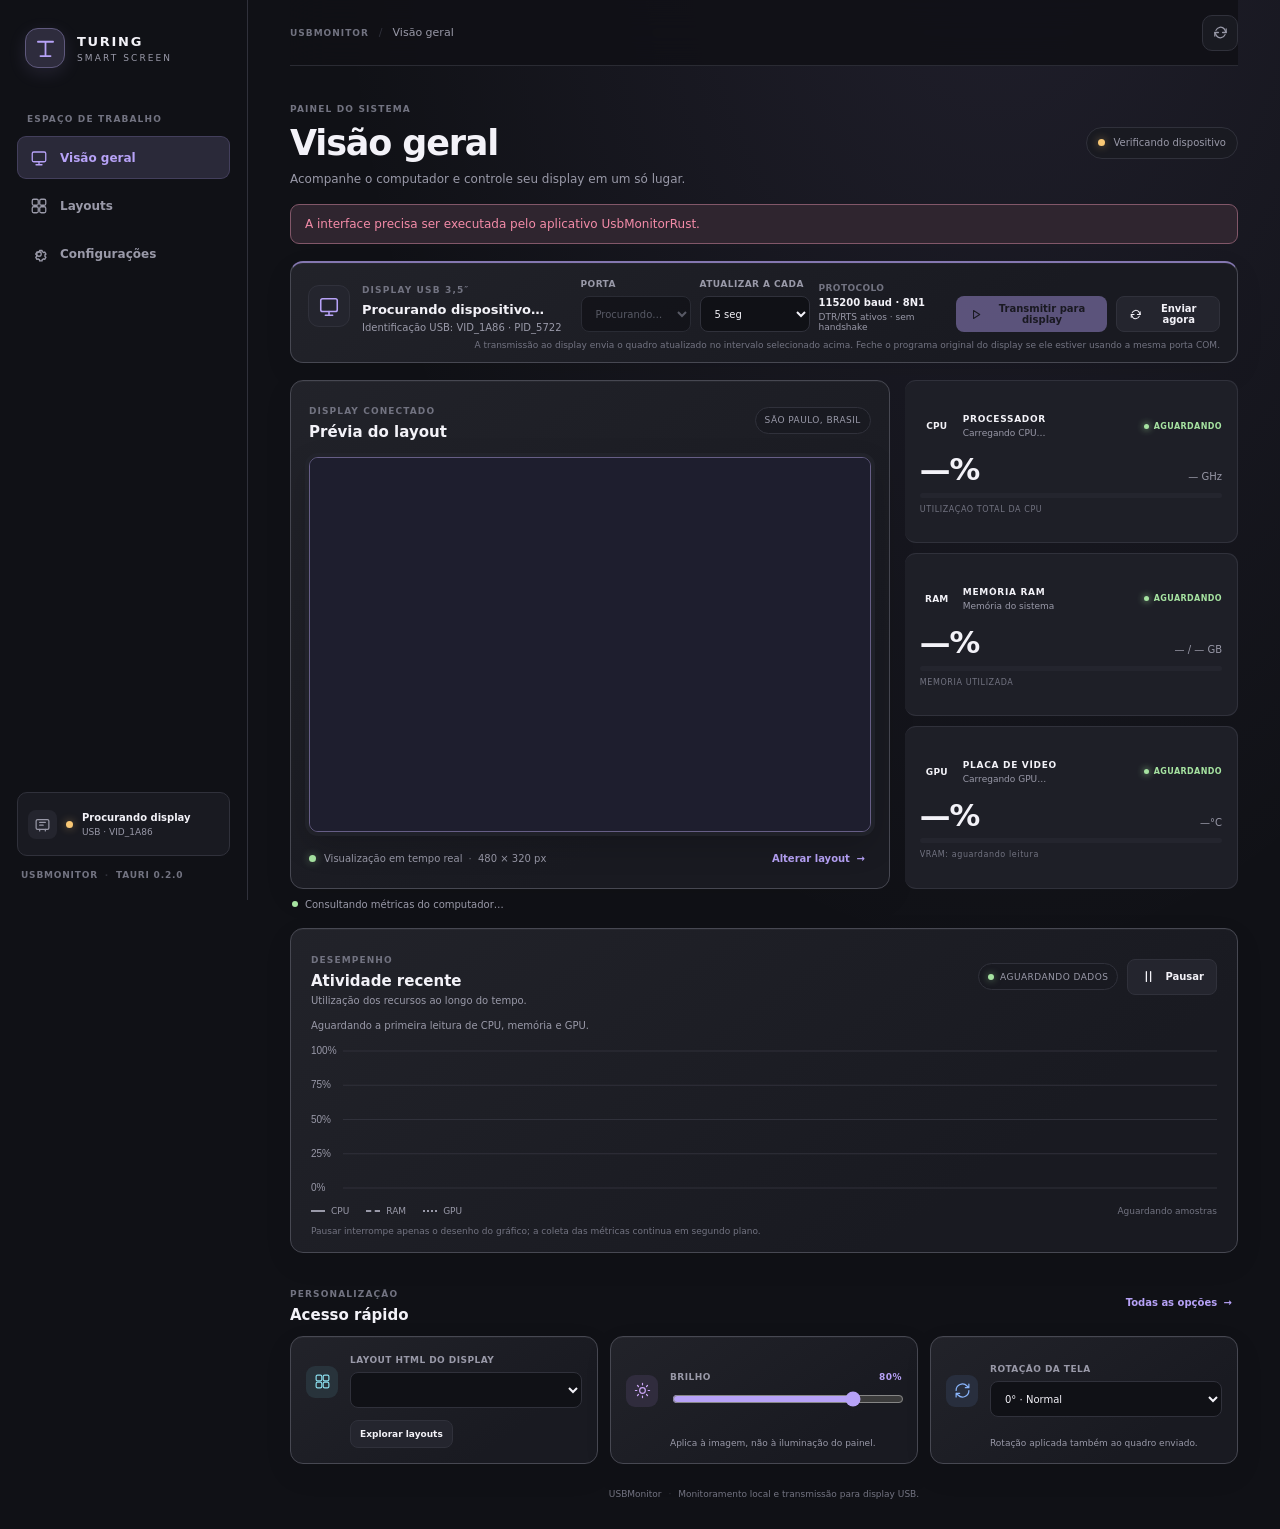
==== commit ddccfa7a: "wip" ====
--- a/frontend/index.html
+++ b/frontend/index.html
@@ -35,12 +35,13 @@
             <div class="device-info"><span class="device-icon"><svg viewBox="0 0 24 24" aria-hidden="true"><rect x="3" y="4" width="18" height="14" rx="2"/><path d="M8 22h8m-4-4v4"/></svg></span><div><label>DISPLAY USB 3,5″</label><h2 id="device-name">Procurando dispositivo…</h2><p id="device-detail">Identificação USB: VID_1A86 · PID_5722</p></div></div>
             <div class="device-actions">
               <label class="field"><span>PORTA</span><select id="port-select" disabled><option>Procurando…</option></select></label>
+              <label class="field"><span>ATUALIZAR A CADA</span><select id="home-refresh-interval"><option value="3">3 seg</option><option value="5" selected>5 seg</option><option value="10">10 seg</option><option value="15">15 seg</option><option value="30">30 seg</option><option value="60">1 min</option></select></label>
               <div class="serial-mode"><span>PROTOCOLO</span><strong>115200 baud · 8N1</strong><small>DTR/RTS ativos · sem handshake</small></div>
               <button class="primary" id="connect" disabled><svg viewBox="0 0 24 24" aria-hidden="true"><path d="m8 5 11 7-11 7z"/></svg><span class="button-label">Transmitir para display</span></button>
               <button class="secondary" id="send-now" disabled><svg viewBox="0 0 24 24" aria-hidden="true"><path d="M20 7v5h-5M4 17v-5h5"/><path d="M5.6 9a7 7 0 0 1 11.8-2L20 12M4 12l2.6 5a7 7 0 0 0 11.8-2"/></svg><span class="button-label">Enviar agora</span></button>
             </div>
             <div id="transmission-state" class="transmission-state" role="status" aria-live="polite" hidden><span class="transmission-spinner" aria-hidden="true"></span><span id="transmission-message"></span></div>
-            <small class="serial-hint">A primeira tela pode levar cerca de 30 segundos; depois ela é atualizada a cada minuto. Feche o programa original do display se ele estiver usando a mesma porta COM.</small>
+            <small class="serial-hint">A transmissão ao display envia o quadro atualizado no intervalo selecionado acima. Feche o programa original do display se ele estiver usando a mesma porta COM.</small>
           </section>
           <div class="dashboard-grid">
             <section class="preview panel main-display-preview" aria-label="Prévia fiel da tela 3,5 polegadas">
@@ -114,6 +115,7 @@
               <label class="toggle"><span><b>Desativar atualizações</b><small>Esta versão não executa atualizações.</small></span><input type="checkbox" checked disabled></label>
               <label class="field"><span>COR DA BARRA DE STATUS</span><span class="color"><input id="bar-color" type="color" value="#35d7e9"> Cor de destaque</span></label>
               <label class="field"><span>PALETA DE CORES · CATPPUCCIN</span><select id="palette"><option value="latte">Latte · claro</option><option value="frappe">Frappé</option><option value="macchiato">Macchiato</option><option value="mocha">Mocha</option></select></label>
+              <label class="field"><span>INTERVALO DE ATUALIZAÇÃO DO DISPLAY</span><select id="refresh-interval"><option value="3">3 segundos</option><option value="5" selected>5 segundos (Recomendado)</option><option value="10">10 segundos</option><option value="15">15 segundos</option><option value="30">30 segundos</option><option value="60">1 minuto</option></select></label>
               <label class="toggle"><span><b>Espelhar orientação</b><small>Prévia da inversão do display.</small></span><input id="mirror" type="checkbox"></label>
               <button class="primary save" id="save">Salvar preferências</button>
               <button class="secondary export-button" id="export-logs"><svg viewBox="0 0 24 24" aria-hidden="true"><path d="M12 3v12m-4-4 4 4 4-4M5 17v4h14v-4"/></svg>Exportar histórico CSV</button>
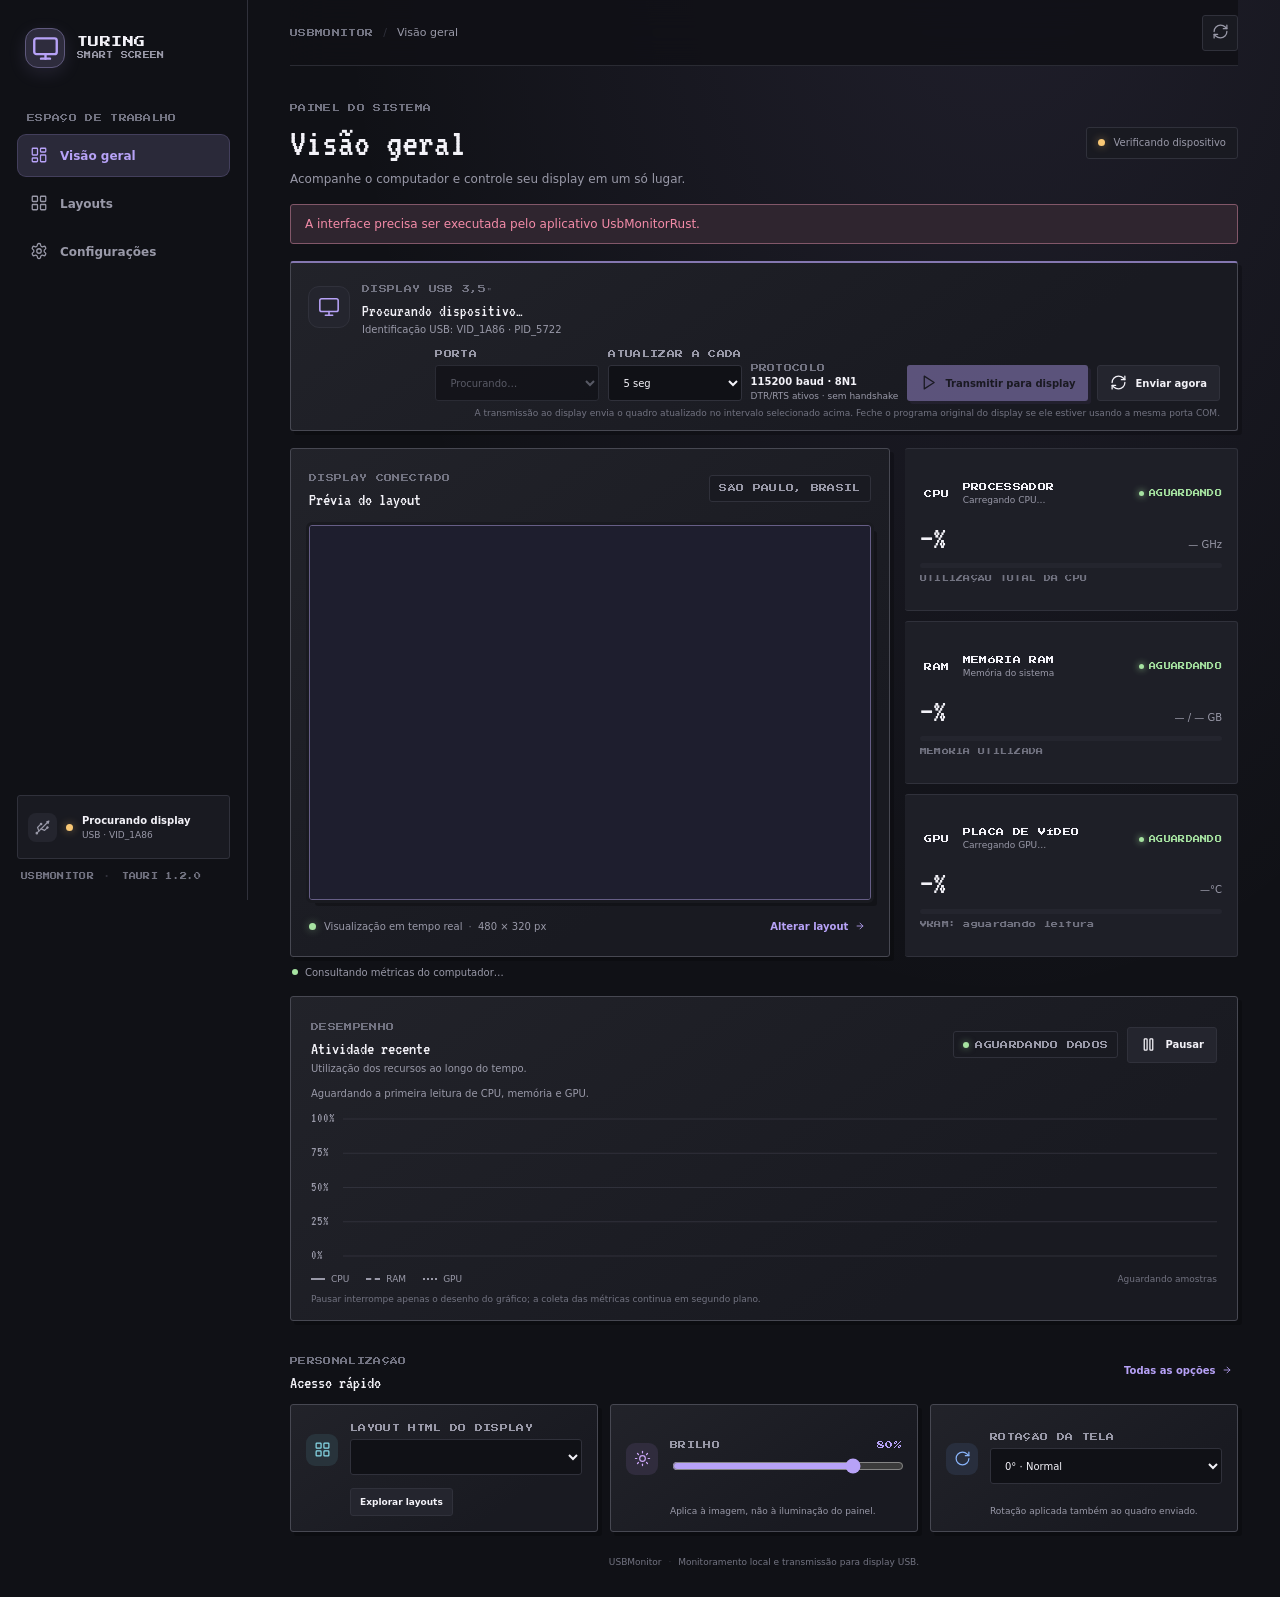
==== commit 8dcbe029: "feat: GPU AMD via ADL, ícones Lucide, tema retro e README reescrito - GPU: leitura nativa por ADL (a" ====
--- a/frontend/index.html
+++ b/frontend/index.html
@@ -6,48 +6,48 @@
     <meta name="theme-color" content="#0b1019">
     <title>Turing Smart Screen</title>
     <link rel="stylesheet" href="./styles.css">
+    <script src="./icons.js" defer></script>
     <script src="./app.js" defer></script>
   </head>
   <body>
     <div class="shell">
       <aside class="sidebar">
         <a class="brand" href="#" aria-label="Turing Smart Screen, início">
-          <span class="brand-mark" aria-hidden="true"><svg viewBox="0 0 32 32"><path d="M7 8h18M16 8v17m-6 0h12"/></svg></span>
+          <span class="brand-mark" data-lucide="monitor" aria-hidden="true"></span>
           <span><b>TURING</b><small>SMART SCREEN</small></span>
         </a>
         <span class="nav-label">ESPAÇO DE TRABALHO</span>
         <nav aria-label="Navegação principal">
-          <button class="nav-item active" data-page="monitor" aria-current="page"><svg viewBox="0 0 24 24" aria-hidden="true"><rect x="3" y="4" width="18" height="13" rx="2"/><path d="M8 21h8m-4-4v4"/></svg><span>Visão geral</span></button>
-          <button class="nav-item" data-page="themes"><svg viewBox="0 0 24 24" aria-hidden="true"><rect x="3" y="3" width="8" height="8" rx="2"/><rect x="13" y="3" width="8" height="8" rx="2"/><rect x="3" y="13" width="8" height="8" rx="2"/><rect x="13" y="13" width="8" height="8" rx="2"/></svg><span>Layouts</span></button>
-          <button class="nav-item" data-page="settings"><svg viewBox="0 0 24 24" aria-hidden="true"><circle cx="12" cy="12" r="3"/><path d="m19.4 15 .1.1 1.1.9-1.5 2.6-1.4-.6a8 8 0 0 1-1.7 1l-.2 1.5h-3l-.2-1.5a8 8 0 0 1-1.7-1l-1.4.6L8 16l1.2-.9a7 7 0 0 1 0-2L8 12.2l1.5-2.6 1.4.6a8 8 0 0 1 1.7-1l.2-1.5h3l.2 1.5a8 8 0 0 1 1.7 1l1.4-.6 1.5 2.6-1.2.9a7 7 0 0 1 0 2Z" transform="translate(-1 -1) scale(1.08)"/></svg><span>Configurações</span></button>
+          <button class="nav-item active" data-page="monitor" aria-current="page"><span data-lucide="layout-dashboard" aria-hidden="true"></span><span>Visão geral</span></button>
+          <button class="nav-item" data-page="themes"><span data-lucide="layout-grid" aria-hidden="true"></span><span>Layouts</span></button>
+          <button class="nav-item" data-page="settings"><span data-lucide="settings" aria-hidden="true"></span><span>Configurações</span></button>
         </nav>
         <div class="sidebar-bottom">
-          <div class="connection"><span class="connection-icon"><svg viewBox="0 0 24 24" aria-hidden="true"><rect x="3" y="5" width="18" height="14" rx="2"/><path d="M8 19v2m8-2v2M8 9h8m-8 4h5"/></svg></span><i id="side-dot"></i><span><b id="side-status">Procurando display</b><small id="side-port">USB · VID_1A86</small></span></div>
-          <small class="version">USBMONITOR <span>·</span> TAURI 0.2.0</small>
+          <div class="connection"><span class="connection-icon" data-lucide="usb" aria-hidden="true"></span><i id="side-dot"></i><span><b id="side-status">Procurando display</b><small id="side-port">USB · VID_1A86</small></span></div>
+          <small class="version">USBMONITOR <span>·</span> TAURI 1.2.0</small>
         </div>
       </aside>
       <main>
-        <header class="topbar"><div class="mobile-brand"><span class="brand-mark" aria-hidden="true"><svg viewBox="0 0 32 32"><path d="M7 8h18M16 8v17m-6 0h12"/></svg></span><b>TURING</b></div><div class="topbar-context"><span class="topbar-kicker">USBMONITOR</span><span class="topbar-divider">/</span><span id="topbar-page">Visão geral</span></div><button id="refresh" title="Atualizar dispositivo" aria-label="Atualizar estado do dispositivo"><svg viewBox="0 0 24 24" aria-hidden="true"><path d="M20 7v5h-5M4 17v-5h5"/><path d="M5.6 9a7 7 0 0 1 11.8-2L20 12M4 12l2.6 5a7 7 0 0 0 11.8-2"/></svg></button></header>
+        <header class="topbar"><div class="mobile-brand"><span class="brand-mark" data-lucide="monitor" aria-hidden="true"></span><b>TURING</b></div><div class="topbar-context"><span class="topbar-kicker">USBMONITOR</span><span class="topbar-divider">/</span><span id="topbar-page">Visão geral</span></div><button id="refresh" title="Atualizar dispositivo" aria-label="Atualizar estado do dispositivo"><span data-lucide="refresh-cw" aria-hidden="true"></span></button></header>
         <section class="page active" id="page-monitor">
           <div class="heading"><div><label>PAINEL DO SISTEMA</label><h1>Visão geral</h1><p>Acompanhe o computador e controle seu display em um só lugar.</p></div><span class="live"><i id="main-dot"></i><span id="main-status">Verificando dispositivo</span></span></div>
           <div id="notice" class="notice" role="status" hidden></div>
           <section class="device panel" aria-label="Conexão do display USB">
-            <div class="device-info"><span class="device-icon"><svg viewBox="0 0 24 24" aria-hidden="true"><rect x="3" y="4" width="18" height="14" rx="2"/><path d="M8 22h8m-4-4v4"/></svg></span><div><label>DISPLAY USB 3,5″</label><h2 id="device-name">Procurando dispositivo…</h2><p id="device-detail">Identificação USB: VID_1A86 · PID_5722</p></div></div>
+            <div class="device-info"><span class="device-icon" data-lucide="monitor" aria-hidden="true"></span><div><label>DISPLAY USB 3,5″</label><h2 id="device-name">Procurando dispositivo…</h2><p id="device-detail">Identificação USB: VID_1A86 · PID_5722</p></div></div>
             <div class="device-actions">
               <label class="field"><span>PORTA</span><select id="port-select" disabled><option>Procurando…</option></select></label>
               <label class="field"><span>ATUALIZAR A CADA</span><select id="home-refresh-interval"><option value="3">3 seg</option><option value="5" selected>5 seg</option><option value="10">10 seg</option><option value="15">15 seg</option><option value="30">30 seg</option><option value="60">1 min</option></select></label>
               <div class="serial-mode"><span>PROTOCOLO</span><strong>115200 baud · 8N1</strong><small>DTR/RTS ativos · sem handshake</small></div>
-              <button class="primary" id="connect" disabled><svg viewBox="0 0 24 24" aria-hidden="true"><path d="m8 5 11 7-11 7z"/></svg><span class="button-label">Transmitir para display</span></button>
-              <button class="secondary" id="send-now" disabled><svg viewBox="0 0 24 24" aria-hidden="true"><path d="M20 7v5h-5M4 17v-5h5"/><path d="M5.6 9a7 7 0 0 1 11.8-2L20 12M4 12l2.6 5a7 7 0 0 0 11.8-2"/></svg><span class="button-label">Enviar agora</span></button>
+              <button class="primary" id="connect" disabled><span class="icon-slot" data-lucide="play" aria-hidden="true"></span><span class="button-label">Transmitir para display</span></button>
+              <button class="secondary" id="send-now" disabled><span class="icon-slot" data-lucide="refresh-cw" aria-hidden="true"></span><span class="button-label">Enviar agora</span></button>
             </div>
-            <div id="transmission-state" class="transmission-state" role="status" aria-live="polite" hidden><span class="transmission-spinner" aria-hidden="true"></span><span id="transmission-message"></span></div>
             <small class="serial-hint">A transmissão ao display envia o quadro atualizado no intervalo selecionado acima. Feche o programa original do display se ele estiver usando a mesma porta COM.</small>
           </section>
           <div class="dashboard-grid">
             <section class="preview panel main-display-preview" aria-label="Prévia fiel da tela 3,5 polegadas">
               <div class="display-preview-heading"><div><label>DISPLAY CONECTADO</label><h2>Prévia do layout</h2></div><span class="tag" id="weather-city-label">SÃO PAULO, BRASIL</span></div>
               <div class="screen"><iframe id="display-frame" title="Prévia do layout HTML do display" sandbox="allow-scripts allow-same-origin"></iframe></div>
-              <div class="display-preview-caption"><span class="preview-indicator"></span><p>Visualização em tempo real <span>·</span> 480 × 320 px</p><button class="text-action" data-go="themes">Alterar layout <span aria-hidden="true">→</span></button></div>
+              <div class="display-preview-caption"><span class="preview-indicator"></span><p>Visualização em tempo real <span>·</span> 480 × 320 px</p><button class="text-action" data-go="themes">Alterar layout <span data-lucide="arrow-right" aria-hidden="true"></span></button></div>
             </section>
             <section class="live-metrics" aria-label="Métricas atuais do computador">
             <article class="live-metric-card cpu-live-card">
@@ -72,23 +72,23 @@
           </div>
           <div class="live-metrics-updated"><span class="status-dot online"></span><span id="metrics-status">Consultando métricas do computador…</span></div>
           <section class="history panel">
-            <div class="history-heading"><div><label>DESEMPENHO</label><h2>Atividade recente</h2><p>Utilização dos recursos ao longo do tempo.</p></div><div class="chart-actions"><span class="tag chart-live-tag is-stale"><i></i><span id="chart-live-label">AGUARDANDO DADOS</span></span><button class="secondary chart-toggle" id="chart-toggle" type="button" aria-pressed="false" aria-label="Pausar atualização do gráfico"><svg viewBox="0 0 24 24" aria-hidden="true"><path d="M9 5v14m6-14v14"/></svg><span>Pausar</span></button></div></div>
+            <div class="history-heading"><div><label>DESEMPENHO</label><h2>Atividade recente</h2><p>Utilização dos recursos ao longo do tempo.</p></div><div class="chart-actions"><span class="tag chart-live-tag is-stale"><i></i><span id="chart-live-label">AGUARDANDO DADOS</span></span><button class="secondary chart-toggle" id="chart-toggle" type="button" aria-pressed="false" aria-label="Pausar atualização do gráfico"><span class="icon-slot" data-lucide="pause" aria-hidden="true"></span><span>Pausar</span></button></div></div>
             <p id="chart-summary" class="chart-summary">Aguardando a primeira leitura de CPU, memória e GPU.</p>
             <canvas id="history-chart" role="img" aria-label="Gráfico histórico de uso de CPU, RAM e GPU" aria-describedby="chart-summary"></canvas>
             <div class="chart-legend"><span class="legend-cpu">CPU</span><span class="legend-ram">RAM</span><span class="legend-gpu">GPU</span><small id="history-range">Aguardando amostras</small></div>
             <p class="chart-note">Pausar interrompe apenas o desenho do gráfico; a coleta das métricas continua em segundo plano.</p>
           </section>
-          <div class="section-heading"><div><label>PERSONALIZAÇÃO</label><h2>Acesso rápido</h2></div><button class="link" data-go="settings">Todas as opções <span aria-hidden="true">→</span></button></div>
+          <div class="section-heading"><div><label>PERSONALIZAÇÃO</label><h2>Acesso rápido</h2></div><button class="link" data-go="settings">Todas as opções <span data-lucide="arrow-right" aria-hidden="true"></span></button></div>
           <div class="quick-grid">
-            <section class="panel quick"><span class="tile-icon cyan" aria-hidden="true"><svg viewBox="0 0 24 24"><rect x="3" y="3" width="8" height="8" rx="2"/><rect x="13" y="3" width="8" height="8" rx="2"/><rect x="3" y="13" width="8" height="8" rx="2"/><rect x="13" y="13" width="8" height="8" rx="2"/></svg></span><label class="field"><span>LAYOUT HTML DO DISPLAY</span><select id="quick-theme"></select></label><button class="subtle" data-go="themes">Explorar layouts</button></section>
-            <section class="panel quick"><span class="tile-icon purple" aria-hidden="true"><svg viewBox="0 0 24 24"><circle cx="12" cy="12" r="4"/><path d="M12 2v2m0 16v2M4.93 4.93l1.42 1.42m11.3 11.3 1.42 1.42M2 12h2m16 0h2M4.93 19.07l1.42-1.42m11.3-11.3 1.42-1.42"/></svg></span><label class="field"><span>BRILHO <output id="brightness-value">80%</output></span><input id="brightness" type="range" min="0" max="100" value="80"></label><small>Aplica à imagem, não à iluminação do painel.</small></section>
-            <section class="panel quick"><span class="tile-icon blue" aria-hidden="true"><svg viewBox="0 0 24 24"><path d="M3 12a9 9 0 0 1 15.4-6.4L21 8m0-5v5h-5M21 12a9 9 0 0 1-15.4 6.4L3 16m0 5v-5h5"/></svg></span><label class="field"><span>ROTAÇÃO DA TELA</span><select id="rotation"><option value="0">0° · Normal</option><option value="180">180° · Invertida</option></select></label><small>Rotação aplicada também ao quadro enviado.</small></section>
+            <section class="panel quick"><span class="tile-icon cyan" data-lucide="layout-grid" aria-hidden="true"></span><label class="field"><span>LAYOUT HTML DO DISPLAY</span><select id="quick-theme"></select></label><button class="subtle" data-go="themes">Explorar layouts</button></section>
+            <section class="panel quick"><span class="tile-icon purple" data-lucide="sun" aria-hidden="true"></span><label class="field"><span>BRILHO <output id="brightness-value">80%</output></span><input id="brightness" type="range" min="0" max="100" value="80"></label><small>Aplica à imagem, não à iluminação do painel.</small></section>
+            <section class="panel quick"><span class="tile-icon blue" data-lucide="rotate-cw" aria-hidden="true"></span><label class="field"><span>ROTAÇÃO DA TELA</span><select id="rotation"><option value="0">0° · Normal</option><option value="180">180° · Invertida</option></select></label><small>Rotação aplicada também ao quadro enviado.</small></section>
           </div>
           <footer>USBMonitor <span>·</span> Monitoramento local e transmissão para display USB.</footer>
         </section>
         <section class="page" id="page-themes">
           <div class="heading"><div><label>DISPLAY USB · 480 × 320</label><h1>Layouts</h1><p>Escolha a experiência exibida no seu display.</p></div><button class="secondary page-back" data-go="monitor">Voltar ao painel</button></div>
-          <div class="page-intro"><span class="intro-icon" aria-hidden="true"><svg viewBox="0 0 24 24"><rect x="3" y="3" width="8" height="8" rx="2"/><rect x="13" y="3" width="8" height="8" rx="2"/><rect x="3" y="13" width="8" height="8" rx="2"/><rect x="13" y="13" width="8" height="8" rx="2"/></svg></span><div><b>Seu display, do seu jeito</b><p>Selecione um layout pronto ou crie o seu em HTML e CSS. A escolha é usada na prévia e na transmissão USB.</p></div></div>
+          <div class="page-intro"><span class="intro-icon" data-lucide="layout-grid" aria-hidden="true"></span><div><b>Seu display, do seu jeito</b><p>Selecione um layout pronto ou crie o seu em HTML e CSS. A escolha é usada na prévia e na transmissão USB.</p></div></div>
           <div id="theme-grid" class="theme-grid"></div>
           <section class="panel template-help"><b>Como criar um layout</b><p>Crie um arquivo HTML em <code>frontend/displays/</code> e registre o identificador e o nome em <code>frontend/displays/templates.json</code>. Use <code>reference.html</code> como exemplo e reutilize <code>runtime.js</code> para receber as métricas ao vivo. Depois reinicie o app e selecione o novo layout.</p><p>O HTML selecionado é rasterizado no tamanho 480 × 320 e enviado ao display; para imagens em CSS, prefira recursos embutidos no próprio arquivo.</p></section>
         </section>
@@ -96,7 +96,7 @@
           <div class="heading"><div><label>PREFERÊNCIAS DO APLICATIVO</label><h1>Configurações</h1><p>Personalize a experiência, os sensores e o comportamento do app.</p></div><button class="primary save top-save" id="save-top">Salvar alterações</button></div>
           <div class="settings-grid">
             <section class="panel settings">
-              <div class="settings-title"><span class="settings-icon" aria-hidden="true"><svg viewBox="0 0 24 24"><path d="M3 12h4l3-7 4 14 3-7h4"/></svg></span><span><label>MONITORAMENTO</label><h2>Sensores e informações</h2></span></div>
+              <div class="settings-title"><span class="settings-icon" data-lucide="activity" aria-hidden="true"></span><span><label>MONITORAMENTO</label><h2>Sensores e informações</h2></span></div>
               <label class="field"><span>SENSOR DE TEMPERATURA DA CPU</span><select id="sensor"><option>CPU (Tctl/Tdie)</option><option>CPU Package</option><option>CPU Core</option></select></label>
               <label class="field"><span>ADAPTADOR DE REDE</span><select id="network"><option>Detecção automática</option></select></label>
               <fieldset class="custom-info">
@@ -110,15 +110,15 @@
               <small id="city-result">Clima público via Open-Meteo; a cidade configurada é enviada ao serviço para a consulta.</small>
             </section>
             <section class="panel settings">
-              <div class="settings-title"><span class="settings-icon purple" aria-hidden="true"><svg viewBox="0 0 24 24"><path d="M12 3v18M3 12h18M5.6 5.6l12.8 12.8m0-12.8L5.6 18.4"/></svg></span><span><label>APLICATIVO</label><h2>Inicialização e aparência</h2></span></div>
+              <div class="settings-title"><span class="settings-icon purple" data-lucide="sliders-horizontal" aria-hidden="true"></span><span><label>APLICATIVO</label><h2>Inicialização e aparência</h2></span></div>
               <label class="toggle"><span><b>Iniciar com o Windows</b><small>Executa este aplicativo ao entrar na sua conta.</small></span><input id="start-with-windows" type="checkbox"></label>
               <label class="toggle"><span><b>Desativar atualizações</b><small>Esta versão não executa atualizações.</small></span><input type="checkbox" checked disabled></label>
               <label class="field"><span>COR DA BARRA DE STATUS</span><span class="color"><input id="bar-color" type="color" value="#35d7e9"> Cor de destaque</span></label>
-              <label class="field"><span>PALETA DE CORES · CATPPUCCIN</span><select id="palette"><option value="latte">Latte · claro</option><option value="frappe">Frappé</option><option value="macchiato">Macchiato</option><option value="mocha">Mocha</option></select></label>
+              <label class="field"><span>PALETA DE CORES · CATPPUCCIN</span><select id="palette"><option value="latte">Latte · claro</option><option value="frappe">Frappé</option><option value="macchiato">Macchiato</option><option value="mocha">Mocha</option><option value="console">Console · verde</option><option value="retro">Retro · fósforo</option></select></label>
               <label class="field"><span>INTERVALO DE ATUALIZAÇÃO DO DISPLAY</span><select id="refresh-interval"><option value="3">3 segundos</option><option value="5" selected>5 segundos (Recomendado)</option><option value="10">10 segundos</option><option value="15">15 segundos</option><option value="30">30 segundos</option><option value="60">1 minuto</option></select></label>
               <label class="toggle"><span><b>Espelhar orientação</b><small>Prévia da inversão do display.</small></span><input id="mirror" type="checkbox"></label>
               <button class="primary save" id="save">Salvar preferências</button>
-              <button class="secondary export-button" id="export-logs"><svg viewBox="0 0 24 24" aria-hidden="true"><path d="M12 3v12m-4-4 4 4 4-4M5 17v4h14v-4"/></svg>Exportar histórico CSV</button>
+              <button class="secondary export-button" id="export-logs"><span class="icon-slot" data-lucide="download" aria-hidden="true"></span>Exportar histórico CSV</button>
             </section>
           </div>
         </section>
--- a/frontend/styles.css
+++ b/frontend/styles.css
@@ -1,3 +1,21 @@
+/* Fontes locais — o aplicativo roda offline (WebView2), então nada é buscado
+   na rede nem depende do sistema do usuário. Licenças em
+   THIRD-PARTY-NOTICES.md. */
+@font-face {
+  font-family: "VT323";
+  font-style: normal;
+  font-weight: 400;
+  font-display: swap;
+  src: url("./fonts/vt323.woff2") format("woff2");
+}
+@font-face {
+  font-family: "Press Start 2P";
+  font-style: normal;
+  font-weight: 400;
+  font-display: swap;
+  src: url("./fonts/press-start-2p.woff2") format("woff2");
+}
+
 :root {
   color-scheme: dark;
   --bg: #101116;
@@ -12,7 +30,12 @@
   --green: #a6e3a1;
   --red: #f38ba8;
   --screen-base: #1e1e2e;
-  font-family: "Segoe UI Variable", "Segoe UI", Inter, system-ui, sans-serif;
+  /* Tipografia: corpo legível, micro-rótulos em fonte de arcade e números e
+     títulos em fonte de terminal. Ver a "camada retrô" no fim do arquivo. */
+  --font-sans: "Segoe UI Variable", "Segoe UI", Inter, system-ui, sans-serif;
+  --font-pixel: "Press Start 2P", "VT323", monospace;
+  --font-terminal: "VT323", "Consolas", ui-monospace, monospace;
+  font-family: var(--font-sans);
   font-synthesis: none;
   color: var(--text);
   background: var(--bg);
@@ -272,6 +295,12 @@
 .field { display: grid; min-width: 0; gap: 7px; color: var(--text); font-size: 11px; }
 .field>span:first-child { color: var(--muted); font-size: 9px; font-weight: 650; letter-spacing: .45px; }
 .device-actions .field { min-width: 110px; }
+/* A linha de ações não pode mudar de largura quando o rótulo do botão ou as
+   opções da porta mudam; sem isso o cartão quebra linha e "pula" de tamanho.
+   Medido no WebView: botão mais largo ("Transmitir para display" + ícone) =
+   158px; opção mais larga da porta ("Dispositivo não encontrado") = 164px. */
+.device-actions #connect { flex: 0 0 auto; min-width: 158px; }
+.device-actions .field:has(#port-select) { flex: 0 0 auto; min-width: 164px; }
 .field select, .field input:not([type=range]):not([type=color]), select {
   width: 100%;
   height: 36px;
@@ -296,7 +325,7 @@
   border-radius: 8px;
   font-size: 10px;
   font-weight: 650;
-  transition: .16s ease;
+  transition: background-color .16s ease, border-color .16s ease, transform .16s ease;
 }
 .primary { background: var(--accent); color: #1b1823; }
 .primary:hover:not(:disabled) { filter: brightness(1.08); transform: translateY(-1px); }
@@ -307,16 +336,6 @@
 .serial-mode>span { color: var(--subtle); font-size: 9px; font-weight: 650; letter-spacing: .4px; }
 .serial-mode>strong { color: var(--text); font-size: 10px; }
 .serial-mode>small { color: var(--muted); font-size: 9px; }
-.transmission-state { display: flex; min-height: 38px; flex-basis: 100%; align-items: center; gap: 9px; padding: 8px 11px; border: 1px solid color-mix(in srgb, var(--accent) 32%, var(--border)); border-radius: 8px; background: color-mix(in srgb, var(--accent) 8%, var(--panel)); color: var(--text); font-size: 10px; line-height: 1.45; }
-.transmission-state[hidden] { display: none; }
-.transmission-spinner { width: 13px; height: 13px; flex: 0 0 auto; border: 2px solid color-mix(in srgb, var(--accent) 28%, transparent); border-top-color: var(--accent); border-radius: 50%; animation: spin .8s linear infinite; }
-.transmission-state.is-success { border-color: color-mix(in srgb, var(--green) 32%, var(--border)); background: color-mix(in srgb, var(--green) 8%, var(--panel)); color: var(--green); }
-.transmission-state.is-success .transmission-spinner { display: grid; place-items: center; border: 0; color: var(--green); animation: none; }
-.transmission-state.is-success .transmission-spinner::before { content: "✓"; font-size: 13px; font-weight: 800; }
-.transmission-state.is-error { border-color: color-mix(in srgb, var(--red) 35%, var(--border)); background: color-mix(in srgb, var(--red) 8%, var(--panel)); color: var(--red); }
-.transmission-state.is-error .transmission-spinner { display: grid; place-items: center; border: 0; color: var(--red); animation: none; }
-.transmission-state.is-error .transmission-spinner::before { content: "!"; font-size: 12px; font-weight: 800; }
-@keyframes spin { to { transform: rotate(360deg); } }
 .serial-hint { flex-basis: 100%; margin-top: -8px; color: var(--subtle); font-size: 9px; text-align: right; }
 .section-heading { display: flex; align-items: center; justify-content: space-between; gap: 14px; margin: 29px 0 12px; }
 .section-heading h2 { margin: 5px 0 0; font-size: 15px; font-weight: 600; }
@@ -348,6 +367,7 @@
 .template-reference { background: radial-gradient(ellipse at 15% 45%, #184789, #071943 64%, #04112b); }
 .template-compact { background: radial-gradient(ellipse at top, #30264c, #11111b 75%); }
 .template-minimal { background: linear-gradient(135deg, #eff1f5, #ccd0da); }
+.template-console { background: radial-gradient(ellipse at 20% 20%, #14211a, #0a0c0b 70%); }
 .badge { position: absolute; top: 10px; right: 10px; padding: 5px 7px; border: 1px solid #ffffff26; border-radius: 6px; background: #11121dd9; color: #e5e5ee; font-size: 8px; font-weight: 650; letter-spacing: .4px; }
 .theme-card strong, .theme-card small { display: block; margin-right: 12px; margin-left: 12px; }
 .theme-card strong { margin-top: 12px; font-size: 11px; font-weight: 650; }
@@ -386,6 +406,127 @@
 [data-palette="latte"] .topbar { background: color-mix(in srgb, var(--bg) 90%, transparent); }
 [data-palette="latte"] .nav-item.active { background: color-mix(in srgb, var(--accent) 12%, var(--panel)); }
 [data-palette="latte"] .theme-card { color: var(--text); }
+
+[data-palette="console"] { color-scheme: dark; }
+[data-palette="retro"] { color-scheme: dark; }
+
+/* ---------------------------------------------------------------------------
+ * Camada retrô.
+ *
+ * O arranjo continua o de um painel moderno (sidebar, cartões, grade densa),
+ * mas a "pele" vira pixel art: tipos de bitmap, cantos quase retos e sombras
+ * sólidas deslocadas, em vez de desfoques. Fica antes das consultas de mídia de
+ * propósito: lá os tamanhos de fonte continuam mandando nas telas pequenas.
+ * ------------------------------------------------------------------------ */
+
+/* O SVG do Lucide não traz largura/altura próprias; o tamanho sai do texto do
+   elemento que o hospeda. Os seletores contextuais existentes (`.nav-item svg`,
+   `.primary svg`, …) têm especificidade maior e continuam vencendo. */
+.icon {
+  display: inline-block;
+  width: 1em;
+  height: 1em;
+  flex: 0 0 auto;
+  vertical-align: -0.125em;
+}
+
+/* Press Start 2P nos micro-rótulos (caixa alta e curtos, que é onde a fonte
+   de arcade brilha). VT323 nos números e títulos grandes. */
+.brand b,
+.brand small,
+.nav-label,
+.topbar-kicker,
+.heading label,
+.section-heading label,
+.display-preview-heading label,
+.history-heading label,
+.device-info label,
+.settings-title label,
+.field > span:first-child,
+.custom-info legend,
+.serial-mode > span,
+.live-metric-icon,
+.live-metric-heading b,
+.live-metric-foot,
+.live-pill,
+.tag,
+.badge,
+.version {
+  font-family: var(--font-pixel);
+  font-weight: 400;
+  letter-spacing: 0.04em;
+}
+
+.brand b { font-size: 11px; }
+.brand small { font-size: 7px; }
+.nav-label,
+.topbar-kicker,
+.heading label,
+.section-heading label,
+.display-preview-heading label,
+.history-heading label,
+.device-info label,
+.settings-title label,
+.field > span:first-child,
+.custom-info legend,
+.serial-mode > span,
+.live-metric-icon,
+.live-metric-heading b { font-size: 8px; }
+.live-metric-foot { font-size: 7px; }
+.live-pill { font-size: 7px; }
+.tag { font-size: 8px; }
+.badge { font-size: 7px; }
+.version { font-size: 7px; }
+
+.heading h1,
+.display-preview-heading h2,
+.history-heading h2,
+.section-heading h2,
+.device h2,
+.settings h2,
+.page-intro b,
+.template-help b {
+  font-family: var(--font-terminal);
+}
+.heading h1 { font-size: clamp(31px, 3.4vw, 40px); letter-spacing: 0; }
+.display-preview-heading h2,
+.history-heading h2,
+.section-heading h2,
+.settings h2 { font-size: 18px; }
+.device h2 { font-size: 17px; }
+.live-metric-value strong { font-family: var(--font-terminal); font-size: clamp(29px, 2.6vw, 38px); letter-spacing: 0; }
+
+/* Molduras de 8 bits. */
+.panel,
+.device,
+.quick,
+.theme-card,
+.page-intro,
+.custom-info,
+.live-metric-card,
+.connection,
+.screen,
+.notice,
+.tag,
+.live,
+.live-pill,
+.field select,
+.field input:not([type="range"]):not([type="color"]),
+.color input {
+  border-radius: 3px;
+}
+
+.primary,
+.secondary,
+.subtle,
+.topbar button {
+  border-radius: 3px;
+}
+
+.primary { box-shadow: 3px 3px 0 color-mix(in srgb, var(--accent) 26%, #000); }
+.primary:hover:not(:disabled) { transform: translate(-1px, -1px); box-shadow: 4px 4px 0 color-mix(in srgb, var(--accent) 26%, #000); }
+.panel { box-shadow: 4px 4px 0 rgba(0, 0, 0, 0.22); }
+.screen { box-shadow: 0 0 0 3px color-mix(in srgb, var(--surface) 70%, #000), 6px 6px 0 rgba(0, 0, 0, 0.28); }
 
 @media (min-width: 1500px) {
   main { padding-right: 54px; padding-left: 54px; }
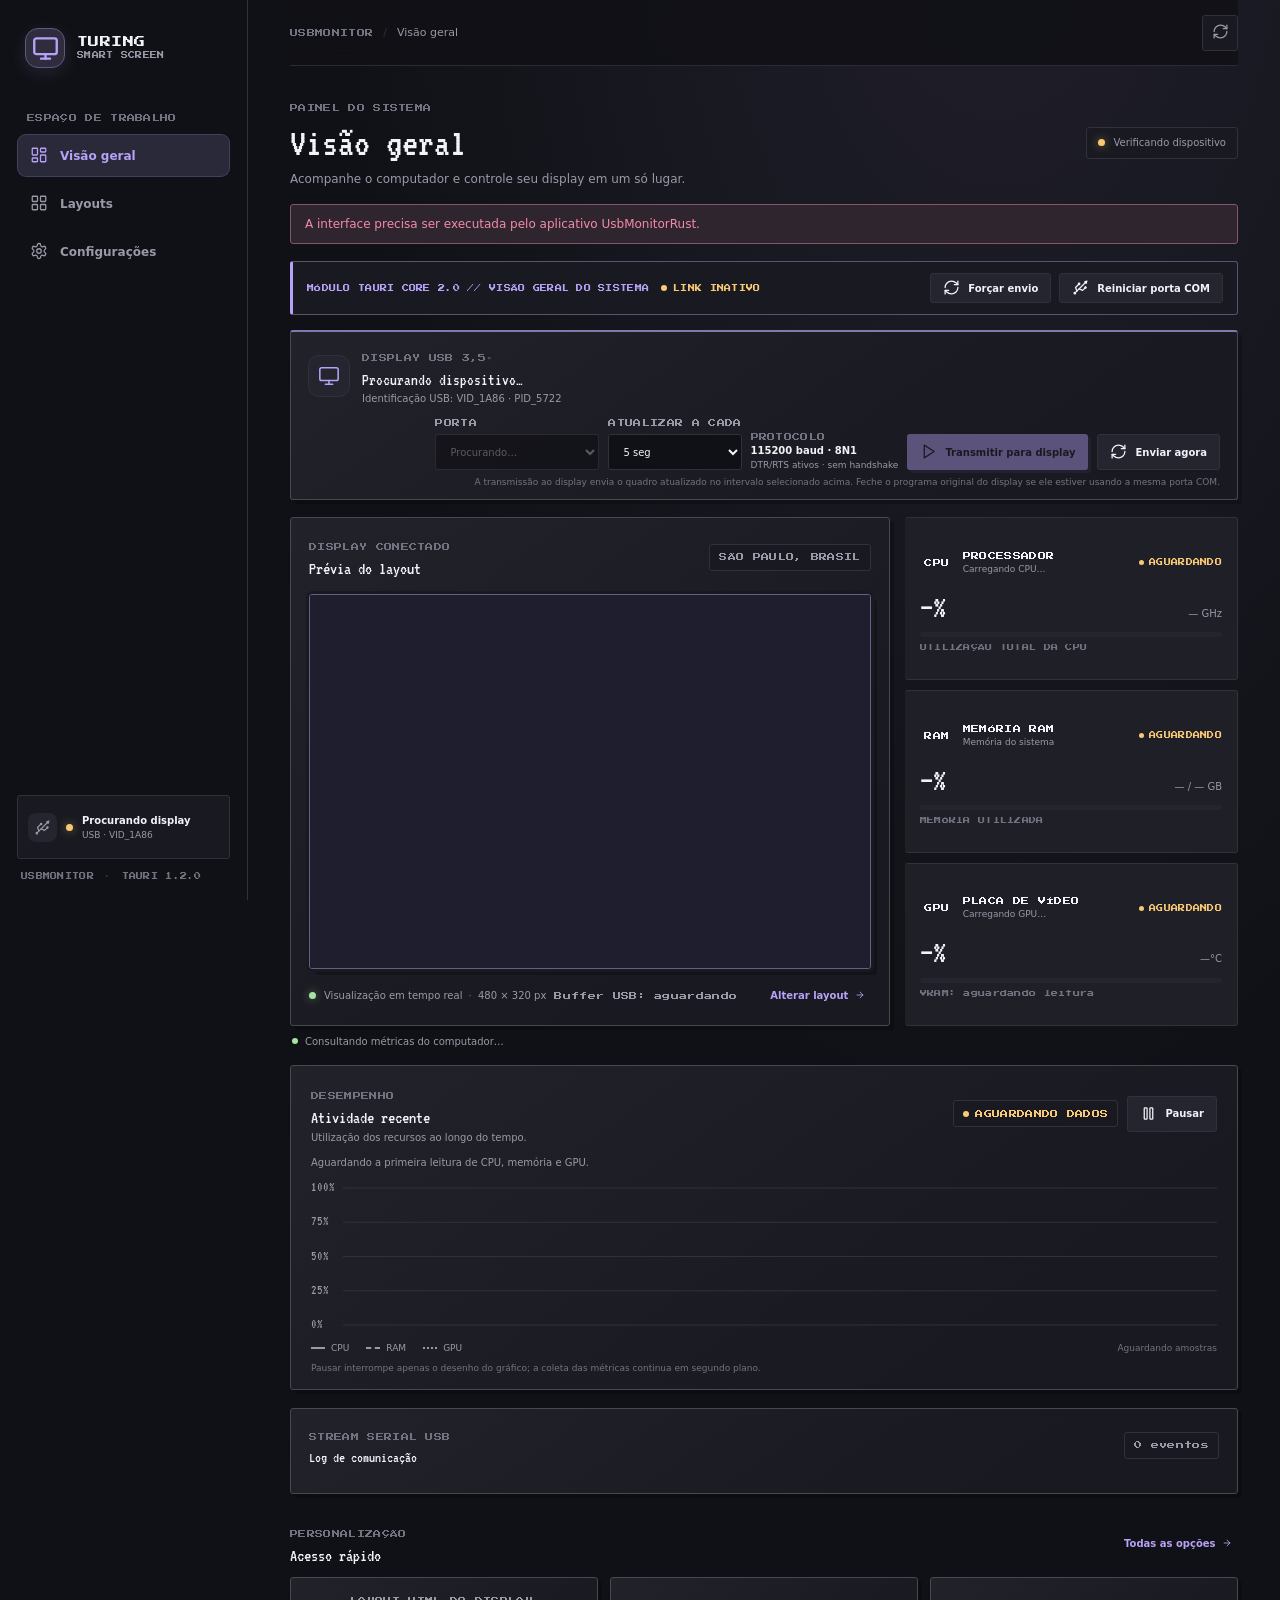
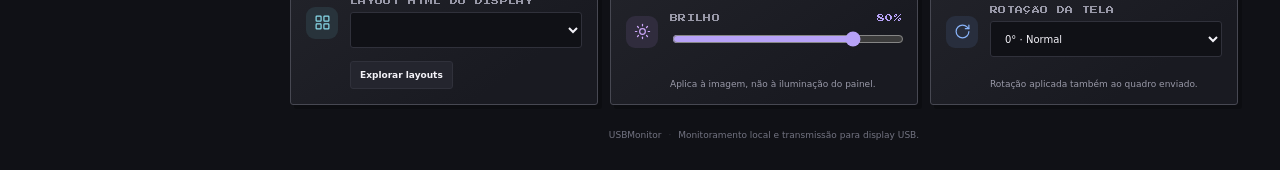
==== commit 3f60e32e: "feat: galeria com categorias, inspecao, log serial e layout HUD Matrix - Novo layout hud-matrix (7o)" ====
--- a/frontend/index.html
+++ b/frontend/index.html
@@ -32,6 +32,14 @@
         <section class="page active" id="page-monitor">
           <div class="heading"><div><label>PAINEL DO SISTEMA</label><h1>Visão geral</h1><p>Acompanhe o computador e controle seu display em um só lugar.</p></div><span class="live"><i id="main-dot"></i><span id="main-status">Verificando dispositivo</span></span></div>
           <div id="notice" class="notice" role="status" hidden></div>
+          <div class="module-bar">
+            <span class="module-tag">MÓDULO TAURI CORE 2.0 // VISÃO GERAL DO SISTEMA</span>
+            <span id="module-link" class="module-link is-stale"><i></i><span>LINK INATIVO</span></span>
+            <div class="module-actions">
+              <button class="secondary" id="force-send"><span class="icon-slot" data-lucide="refresh-cw" aria-hidden="true"></span><span>Forçar envio</span></button>
+              <button class="secondary" id="restart-com"><span class="icon-slot" data-lucide="usb" aria-hidden="true"></span><span>Reiniciar porta COM</span></button>
+            </div>
+          </div>
           <section class="device panel" aria-label="Conexão do display USB">
             <div class="device-info"><span class="device-icon" data-lucide="monitor" aria-hidden="true"></span><div><label>DISPLAY USB 3,5″</label><h2 id="device-name">Procurando dispositivo…</h2><p id="device-detail">Identificação USB: VID_1A86 · PID_5722</p></div></div>
             <div class="device-actions">
@@ -47,7 +55,7 @@
             <section class="preview panel main-display-preview" aria-label="Prévia fiel da tela 3,5 polegadas">
               <div class="display-preview-heading"><div><label>DISPLAY CONECTADO</label><h2>Prévia do layout</h2></div><span class="tag" id="weather-city-label">SÃO PAULO, BRASIL</span></div>
               <div class="screen"><iframe id="display-frame" title="Prévia do layout HTML do display" sandbox="allow-scripts allow-same-origin"></iframe></div>
-              <div class="display-preview-caption"><span class="preview-indicator"></span><p>Visualização em tempo real <span>·</span> 480 × 320 px</p><button class="text-action" data-go="themes">Alterar layout <span data-lucide="arrow-right" aria-hidden="true"></span></button></div>
+              <div class="display-preview-caption"><span class="preview-indicator"></span><p>Visualização em tempo real <span>·</span> 480 × 320 px</p><span id="buffer-badge" class="buffer-badge">Buffer USB: aguardando</span><button class="text-action" data-go="themes">Alterar layout <span data-lucide="arrow-right" aria-hidden="true"></span></button></div>
             </section>
             <section class="live-metrics" aria-label="Métricas atuais do computador">
             <article class="live-metric-card cpu-live-card">
@@ -78,6 +86,10 @@
             <div class="chart-legend"><span class="legend-cpu">CPU</span><span class="legend-ram">RAM</span><span class="legend-gpu">GPU</span><small id="history-range">Aguardando amostras</small></div>
             <p class="chart-note">Pausar interrompe apenas o desenho do gráfico; a coleta das métricas continua em segundo plano.</p>
           </section>
+          <section class="panel serial-log" aria-label="Log do stream serial USB">
+            <div class="serial-log-heading"><div><label>STREAM SERIAL USB</label><h2>Log de comunicação</h2></div><span class="tag" id="serial-log-count">0 eventos</span></div>
+            <ol id="serial-log" class="serial-log-list" aria-live="polite"></ol>
+          </section>
           <div class="section-heading"><div><label>PERSONALIZAÇÃO</label><h2>Acesso rápido</h2></div><button class="link" data-go="settings">Todas as opções <span data-lucide="arrow-right" aria-hidden="true"></span></button></div>
           <div class="quick-grid">
             <section class="panel quick"><span class="tile-icon cyan" data-lucide="layout-grid" aria-hidden="true"></span><label class="field"><span>LAYOUT HTML DO DISPLAY</span><select id="quick-theme"></select></label><button class="subtle" data-go="themes">Explorar layouts</button></section>
@@ -89,7 +101,14 @@
         <section class="page" id="page-themes">
           <div class="heading"><div><label>DISPLAY USB · 480 × 320</label><h1>Layouts</h1><p>Escolha a experiência exibida no seu display.</p></div><button class="secondary page-back" data-go="monitor">Voltar ao painel</button></div>
           <div class="page-intro"><span class="intro-icon" data-lucide="layout-grid" aria-hidden="true"></span><div><b>Seu display, do seu jeito</b><p>Selecione um layout pronto ou crie o seu em HTML e CSS. A escolha é usada na prévia e na transmissão USB.</p></div></div>
-          <div id="theme-grid" class="theme-grid"></div>
+          <div id="layout-filters" class="layout-filters" role="tablist" aria-label="Filtrar layouts por categoria"></div>
+          <div class="layouts-body">
+            <div id="theme-grid" class="theme-grid"></div>
+            <aside id="layout-inspect" class="panel layout-inspect" aria-live="polite">
+              <label>INSPEÇÃO TÉCNICA</label>
+              <p class="inspect-empty">Selecione um layout para ver os detalhes.</p>
+            </aside>
+          </div>
           <section class="panel template-help"><b>Como criar um layout</b><p>Crie um arquivo HTML em <code>frontend/displays/</code> e registre o identificador e o nome em <code>frontend/displays/templates.json</code>. Use <code>reference.html</code> como exemplo e reutilize <code>runtime.js</code> para receber as métricas ao vivo. Depois reinicie o app e selecione o novo layout.</p><p>O HTML selecionado é rasterizado no tamanho 480 × 320 e enviado ao display; para imagens em CSS, prefira recursos embutidos no próprio arquivo.</p></section>
         </section>
         <section class="page" id="page-settings">
@@ -106,6 +125,8 @@
                 <label class="field"><span>RAM</span><input id="ram-custom" maxlength="24" placeholder="Ex.: 32 GB DDR5"></label>
                 <small>Esses textos aparecem como identificação nos cartões da prévia.</small>
               </fieldset>
+              <label class="field"><span>ALERTA DE TEMPERATURA DA CPU (°C)</span><input id="cpu-alert" type="number" min="0" max="150" step="1" value="85"></label>
+              <label class="field"><span>ALERTA DE TEMPERATURA DA GPU (°C)</span><input id="gpu-alert" type="number" min="0" max="150" step="1" value="80"></label>
               <label class="field"><span>CIDADE PARA PREVISÃO DO TEMPO</span><span class="inline"><input id="city" maxlength="100" placeholder="Ex.: São Paulo, São Paulo, Brasil"><button class="secondary" id="search-city">Atualizar clima</button></span></label>
               <small id="city-result">Clima público via Open-Meteo; a cidade configurada é enviada ao serviço para a consulta.</small>
             </section>
--- a/frontend/styles.css
+++ b/frontend/styles.css
@@ -249,6 +249,10 @@
 .live-metric-heading small { margin-top: 4px; color: var(--muted); font-size: 9px; }
 .live-pill { display: inline-flex; flex: 0 0 auto; align-items: center; gap: 5px; color: var(--green); font-size: 8px; font-weight: 700; letter-spacing: .4px; }
 .live-pill i { width: 5px; height: 5px; border-radius: 50%; background: currentColor; box-shadow: 0 0 7px currentColor; }
+/* Estado sem sinal: âmbar, sem brilho. Sem isto o indicador continuava verde
+   enquanto o texto dizia "SEM SINAL", contradizendo a informação. */
+.live-pill.is-stale { color: #f9c875; }
+.live-pill.is-stale i { box-shadow: none; }
 .live-metric-value { display: flex; align-items: baseline; justify-content: space-between; gap: 8px; margin: 11px 0 8px; }
 .live-metric-value strong { color: var(--live-accent); font-size: clamp(25px, 2.4vw, 34px); font-weight: 650; line-height: 1; letter-spacing: -1px; }
 .live-metric-value>span { overflow: hidden; color: var(--muted); font-size: 10px; text-overflow: ellipsis; white-space: nowrap; }
@@ -270,7 +274,10 @@
 .chart-actions { display: flex; align-items: center; gap: 9px; }
 .chart-live-tag { gap: 6px; }
 .chart-live-tag i { width: 6px; height: 6px; border-radius: 50%; background: var(--green); box-shadow: 0 0 7px color-mix(in srgb, var(--green) 55%, transparent); }
-.chart-live-tag.is-paused i { background: #f9c875; box-shadow: none; }
+.chart-live-tag.is-paused i,
+.chart-live-tag.is-stale i { background: #f9c875; box-shadow: none; }
+.chart-live-tag.is-paused,
+.chart-live-tag.is-stale { color: #f9c875; }
 .chart-toggle { min-width: 82px; min-height: 32px; padding: 0 9px; }
 .chart-toggle[aria-pressed="true"] { border-color: color-mix(in srgb, var(--accent) 48%, var(--border)); color: var(--accent); }
 .chart-summary { margin: 12px 0 -5px; color: var(--muted); font-size: 10px; line-height: 1.5; }
@@ -367,7 +374,10 @@
 .template-reference { background: radial-gradient(ellipse at 15% 45%, #184789, #071943 64%, #04112b); }
 .template-compact { background: radial-gradient(ellipse at top, #30264c, #11111b 75%); }
 .template-minimal { background: linear-gradient(135deg, #eff1f5, #ccd0da); }
-.template-console { background: radial-gradient(ellipse at 20% 20%, #14211a, #0a0c0b 70%); }
+.template-crt { background: radial-gradient(ellipse at 20% 20%, #14211a, #0a0c0b 70%); }
+.template-eliot { background: radial-gradient(circle at 25% 30%, #16203a, #0b0c10 72%); }
+.template-hud { background: radial-gradient(ellipse at 50% 0%, #00323a, #000000 72%); }
+.template-hud-matrix { background: radial-gradient(circle at 72% 18%, #10303a, #05070d 74%); }
 .badge { position: absolute; top: 10px; right: 10px; padding: 5px 7px; border: 1px solid #ffffff26; border-radius: 6px; background: #11121dd9; color: #e5e5ee; font-size: 8px; font-weight: 650; letter-spacing: .4px; }
 .theme-card strong, .theme-card small { display: block; margin-right: 12px; margin-left: 12px; }
 .theme-card strong { margin-top: 12px; font-size: 11px; font-weight: 650; }
@@ -376,6 +386,46 @@
 .template-help b { color: var(--text); font-size: 12px; }
 .template-help p { margin: 8px 0 0; }
 .template-help code { padding: 2px 5px; border: 1px solid var(--border); border-radius: 5px; background: var(--bg); color: var(--accent); font-size: .95em; }
+
+/* Barra de módulo, buffer e log serial (Visão geral) ---------------------- */
+.module-bar { display: flex; flex-wrap: wrap; align-items: center; gap: 10px 12px; margin: 0 0 15px; padding: 11px 14px; border: 1px solid color-mix(in srgb, var(--accent) 30%, var(--border)); border-left: 3px solid var(--accent); border-radius: 9px; background: var(--panel); }
+.module-tag { color: var(--accent); letter-spacing: .08em; }
+.module-link { display: inline-flex; align-items: center; gap: 6px; color: var(--green); letter-spacing: .06em; }
+.module-link i { width: 6px; height: 6px; border-radius: 50%; background: currentColor; box-shadow: 0 0 7px currentColor; }
+.module-link.is-stale { color: #f9c875; }
+.module-link.is-stale i { box-shadow: none; }
+.module-actions { display: flex; gap: 8px; margin-left: auto; }
+.module-actions .secondary { min-height: 30px; }
+.buffer-badge { flex: 0 0 auto; color: var(--muted); white-space: nowrap; }
+
+.serial-log { margin-top: 18px; padding: 17px 18px; }
+.serial-log-heading { display: flex; align-items: center; justify-content: space-between; gap: 12px; margin-bottom: 11px; }
+.serial-log-heading label { color: var(--subtle); font-weight: 700; letter-spacing: 1.1px; }
+.serial-log-heading h2 { margin: 5px 0 0; font-family: var(--font-terminal); font-size: 15px; font-weight: 600; }
+.serial-log-list { display: grid; gap: 4px; max-height: 172px; margin: 0; padding: 0; overflow-y: auto; list-style: none; }
+.serial-line { display: flex; gap: 10px; padding: 5px 8px; border-left: 2px solid var(--border); background: color-mix(in srgb, var(--surface) 55%, transparent); font-family: var(--font-terminal); font-size: 12px; }
+.serial-line.ok { border-left-color: var(--green); }
+.serial-line.warn { border-left-color: #f9c875; }
+.serial-line.error { border-left-color: var(--red); color: var(--red); }
+.serial-time { flex: 0 0 auto; color: var(--subtle); font-size: 11px; }
+.serial-text { min-width: 0; overflow: hidden; text-overflow: ellipsis; white-space: nowrap; }
+
+/* Galeria de layouts (categorias + inspeção) ------------------------------ */
+.layout-filters { display: flex; flex-wrap: wrap; gap: 8px; margin: -6px 0 17px; }
+.filter-pill { min-height: 30px; padding: 0 12px; border: 1px solid var(--border); border-radius: 30px; background: var(--panel); color: var(--muted); letter-spacing: .05em; transition: color .16s ease, border-color .16s ease, background .16s ease; }
+.filter-pill:hover { border-color: color-mix(in srgb, var(--accent) 55%, var(--border)); color: var(--text); }
+.filter-pill[aria-selected="true"] { border-color: var(--accent); background: color-mix(in srgb, var(--accent) 13%, var(--panel)); color: var(--accent); }
+.layouts-body { display: grid; grid-template-columns: minmax(0, 1fr) 300px; align-items: start; gap: 16px; }
+.layout-inspect { position: sticky; top: 84px; display: grid; gap: 10px; padding: 17px 18px; }
+.layout-inspect > label { color: var(--subtle); font-weight: 700; letter-spacing: 1.1px; }
+.layout-inspect h2 { margin: 0; font-family: var(--font-terminal); font-size: 18px; font-weight: 600; }
+.inspect-description, .inspect-empty { margin: 0; color: var(--muted); font-size: 10px; line-height: 1.5; }
+.inspect-list { display: grid; grid-template-columns: auto 1fr; gap: 6px 12px; margin: 0; padding: 11px 0 0; border-top: 1px solid var(--border); }
+.inspect-list dt { color: var(--subtle); text-transform: uppercase; letter-spacing: .06em; }
+.inspect-list dd { margin: 0; color: var(--text); font-size: 10px; text-align: right; word-break: break-word; }
+.inspect-ids { margin: 0; padding: 10px; border: 1px solid var(--border); border-radius: 5px; background: var(--bg); color: var(--accent); font-size: 9px; line-height: 1.6; word-break: break-word; }
+.inspect-actions { display: flex; flex-wrap: wrap; gap: 8px; }
+.inspect-button { min-height: 32px; padding: 0 10px; font-size: 9px; }
 
 .settings-grid { display: grid; grid-template-columns: repeat(2, minmax(0, 1fr)); align-items: start; gap: 14px; }
 .settings { display: grid; gap: 18px; padding: 19px; }
@@ -451,6 +501,12 @@
 .live-pill,
 .tag,
 .badge,
+.module-tag,
+.module-link,
+.buffer-badge,
+.filter-pill,
+.serial-log-heading label,
+.inspect-list dt,
 .version {
   font-family: var(--font-pixel);
   font-weight: 400;
@@ -476,6 +532,12 @@
 .live-pill { font-size: 7px; }
 .tag { font-size: 8px; }
 .badge { font-size: 7px; }
+.module-tag { font-size: 7px; }
+.module-link { font-size: 7px; }
+.buffer-badge { font-size: 8px; }
+.filter-pill { font-size: 8px; }
+.serial-log-heading label { font-size: 8px; }
+.inspect-list dt { font-size: 7px; }
 .version { font-size: 7px; }
 
 .heading h1,
@@ -510,6 +572,11 @@
 .tag,
 .live,
 .live-pill,
+.module-bar,
+.buffer-badge,
+.serial-log,
+.filter-pill,
+.layout-inspect,
 .field select,
 .field input:not([type="range"]):not([type="color"]),
 .color input {
@@ -540,6 +607,8 @@
   .serial-hint { text-align: left; }
   .quick-grid { grid-template-columns: 1fr; }
   .quick { min-height: 94px; }
+  .layouts-body { grid-template-columns: 1fr; }
+  .layout-inspect { position: static; }
 }
 @media (max-width: 900px) {
   .sidebar { width: 210px; }
